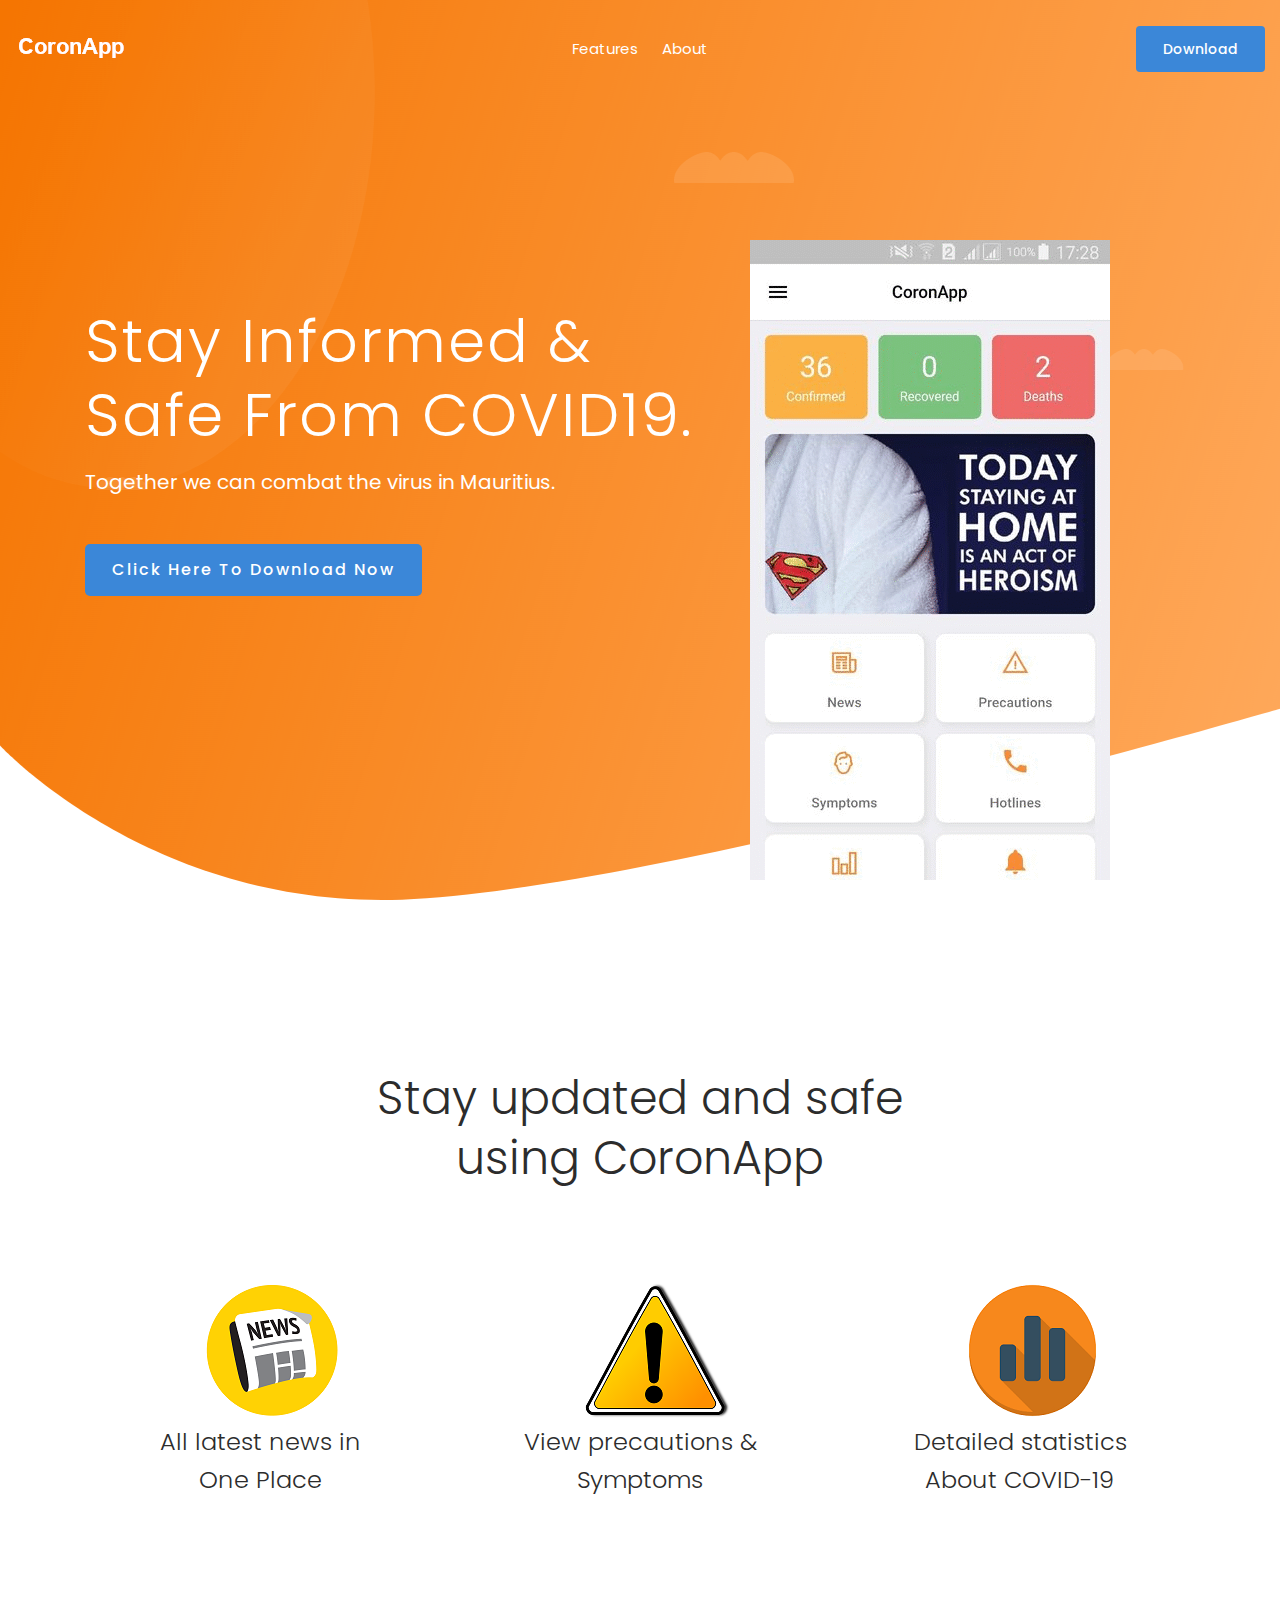
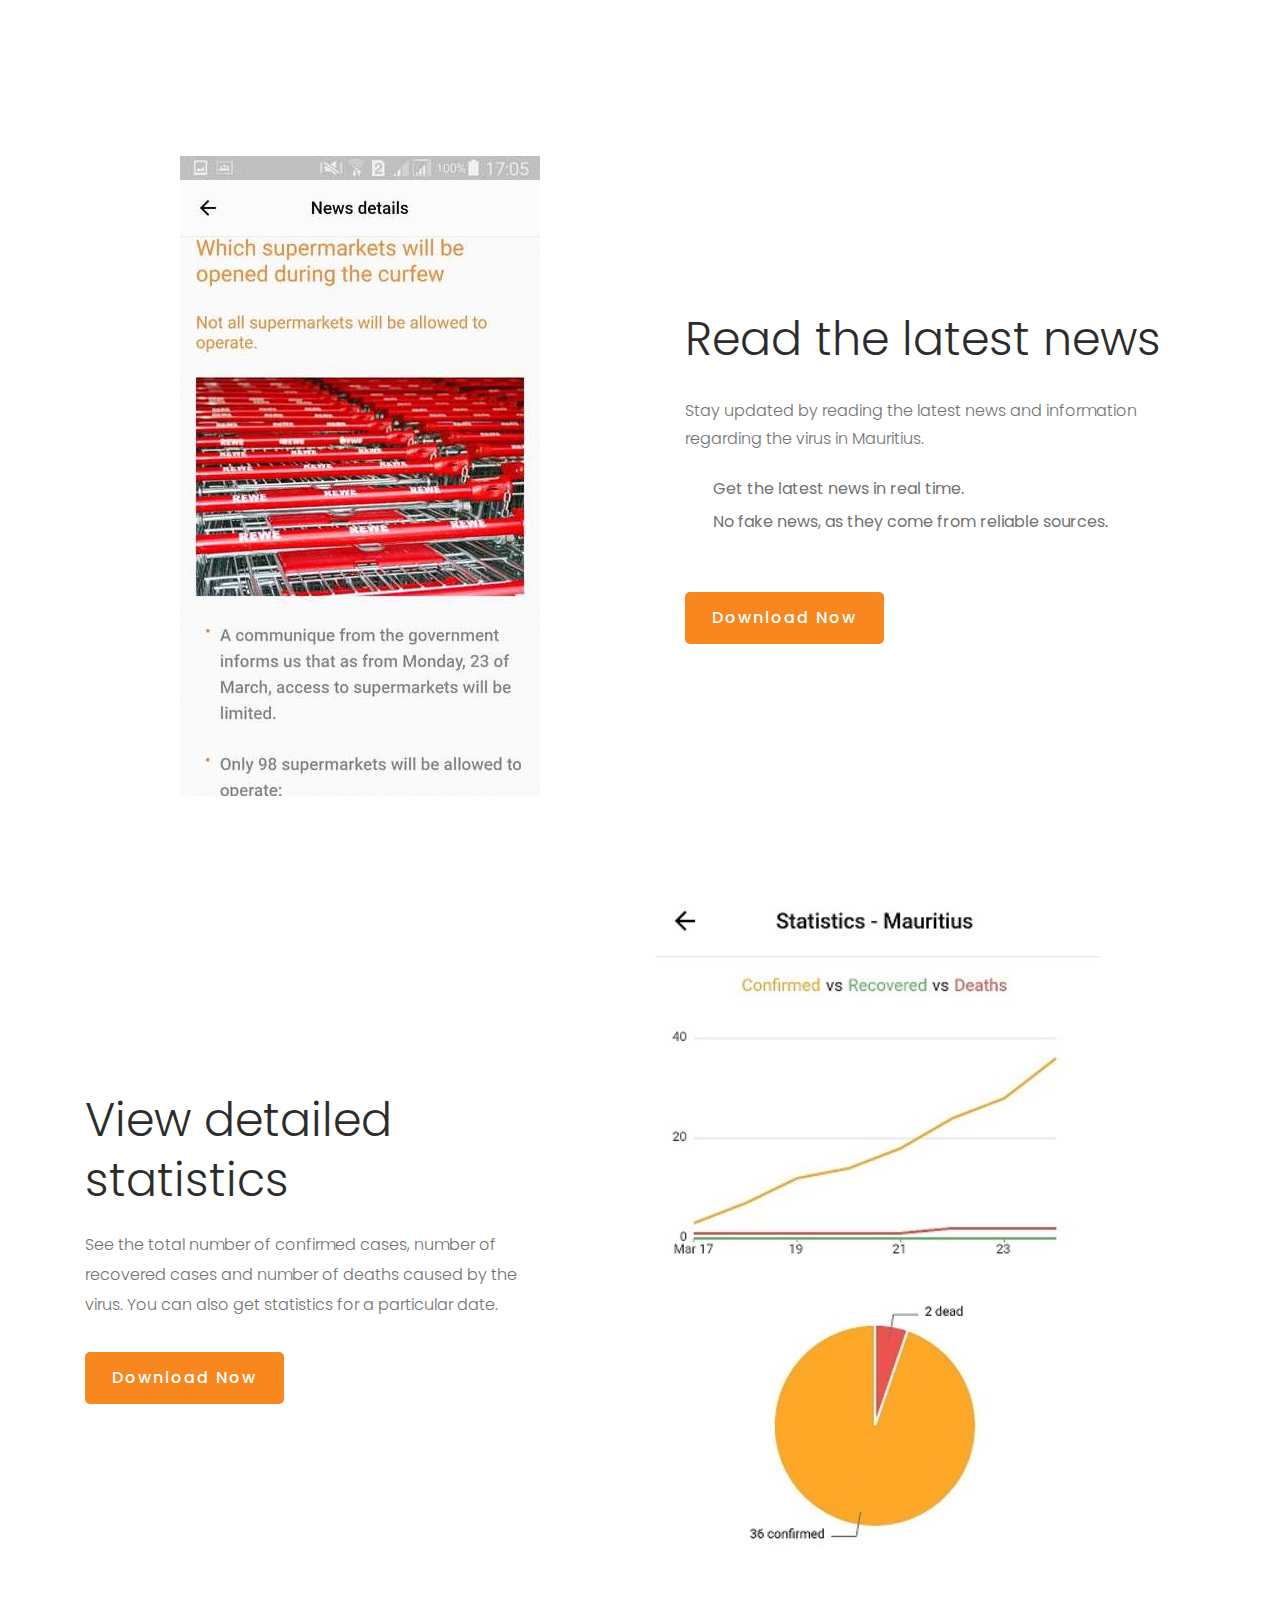
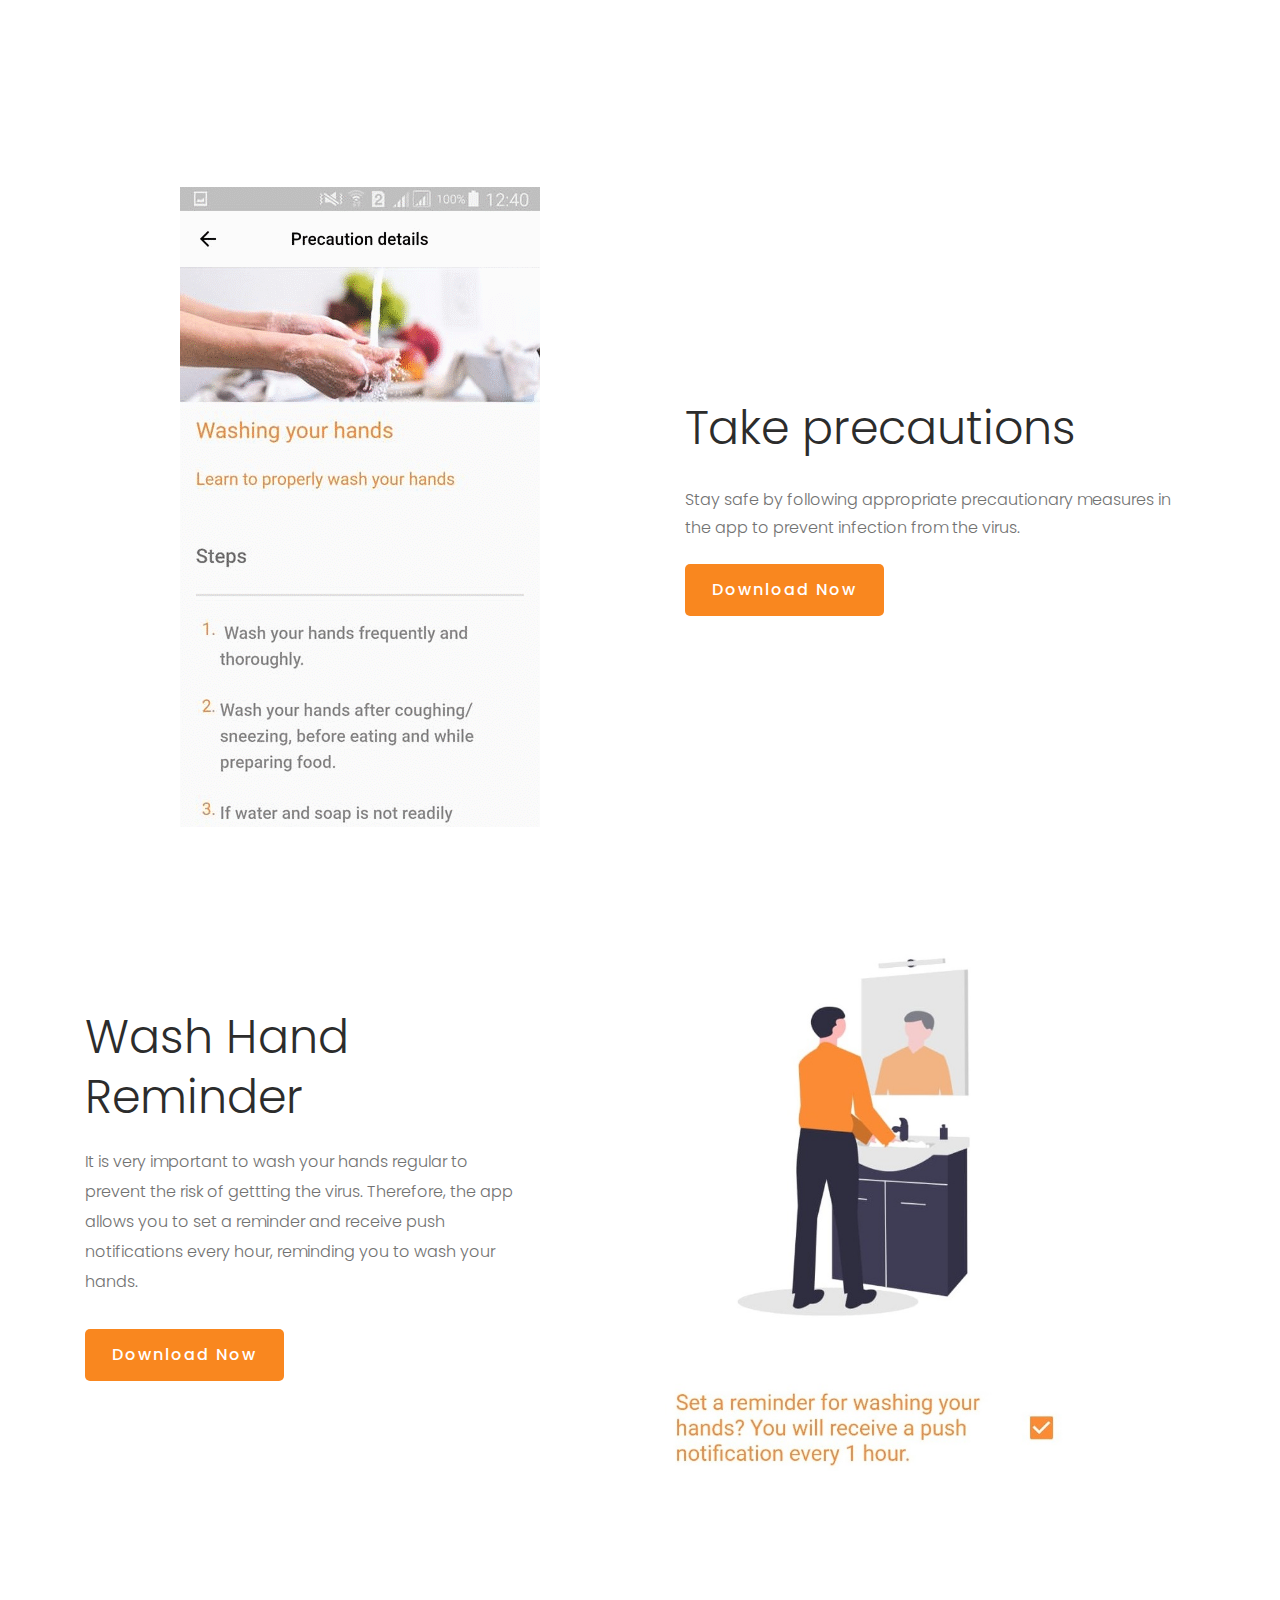
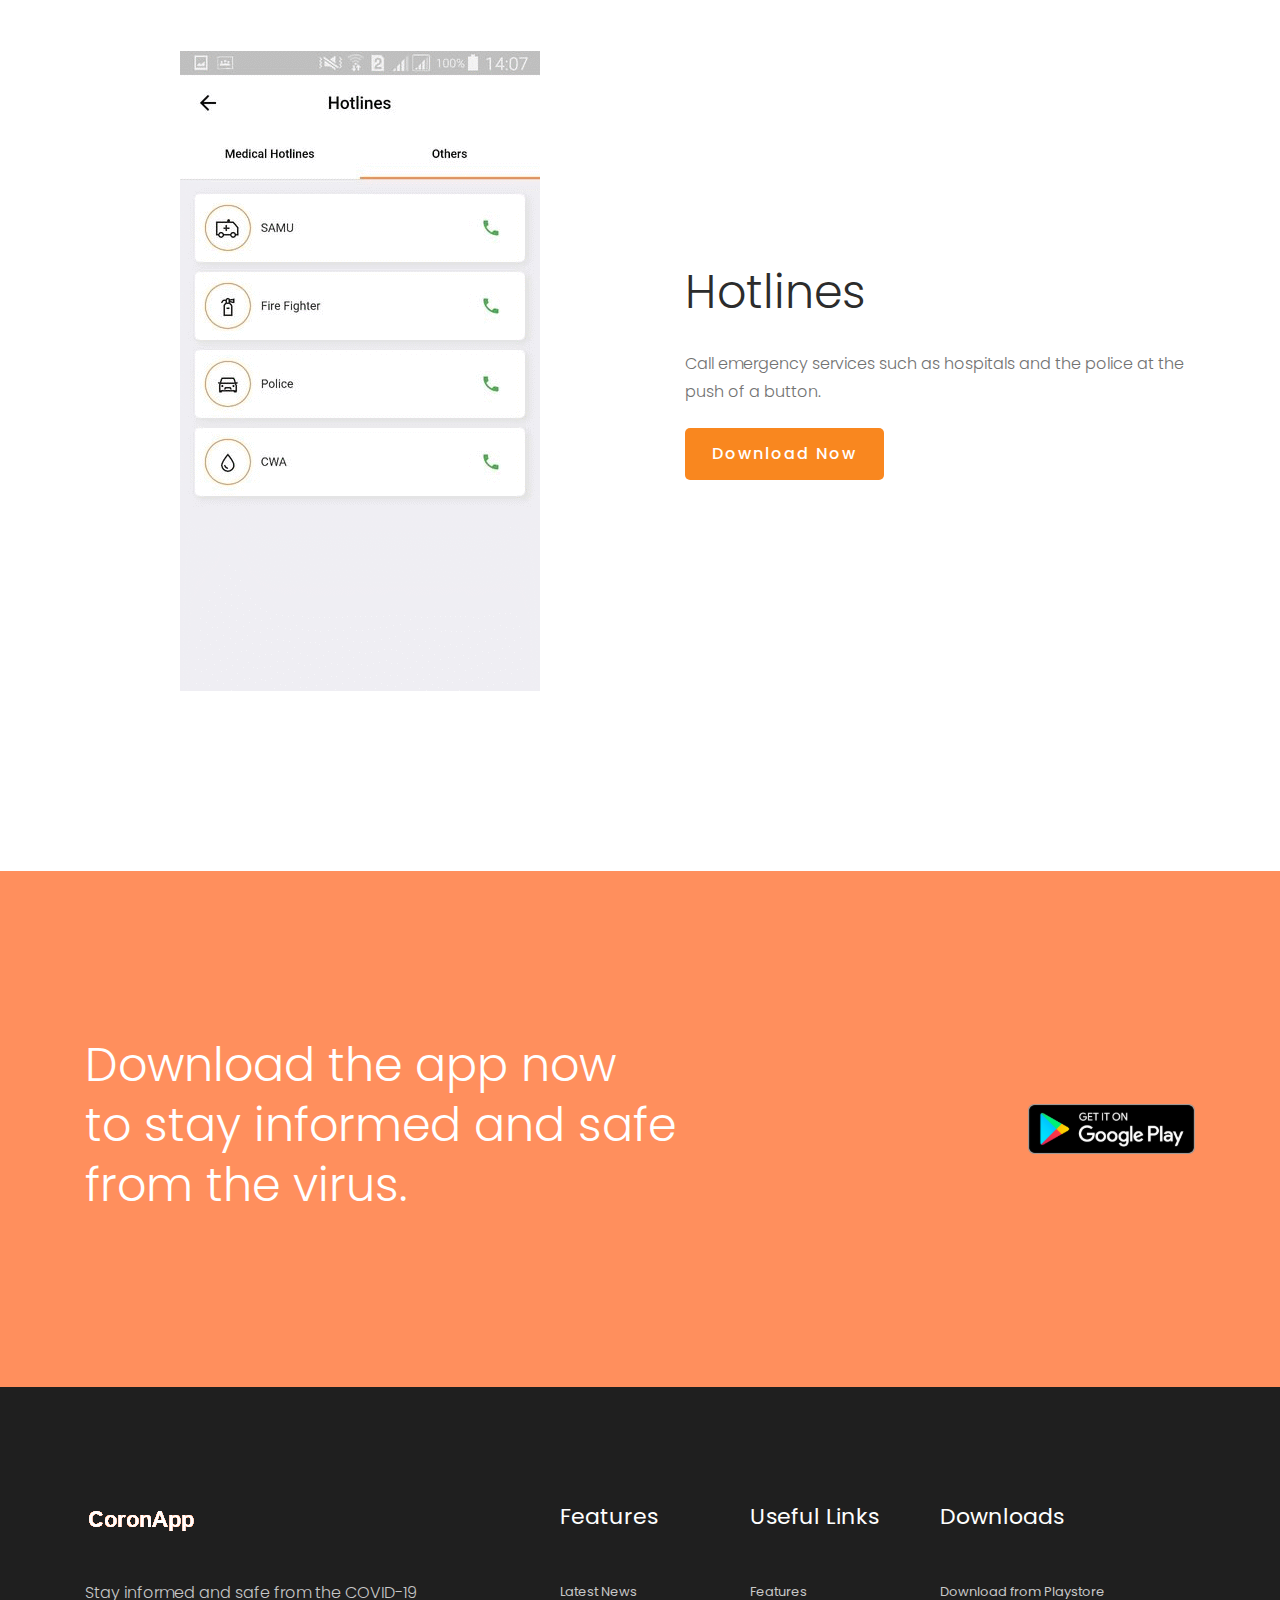
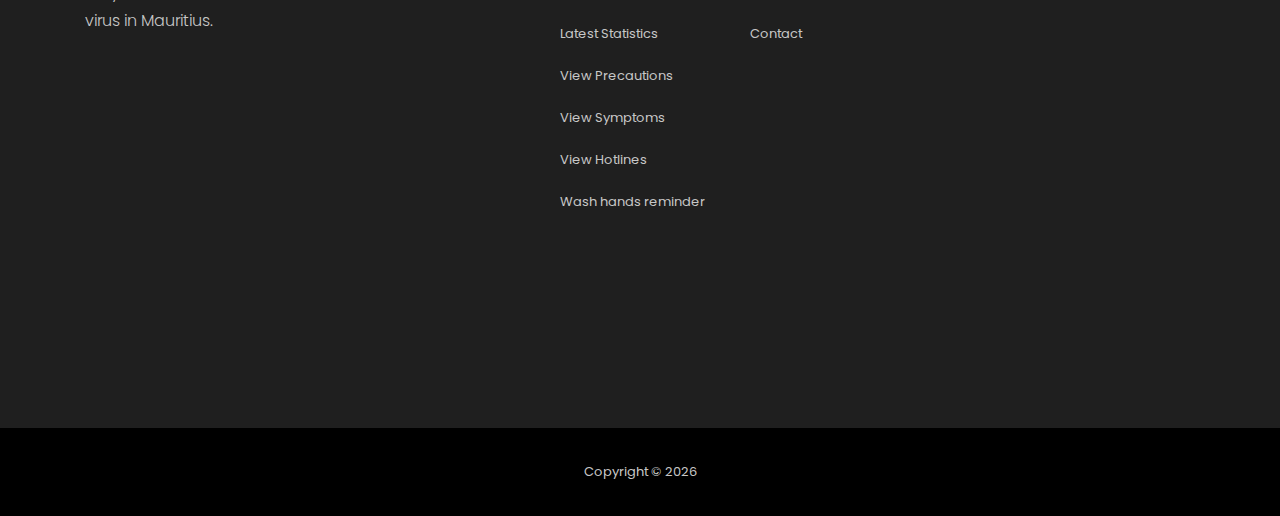
==== index.html @ ec8eaf8b "downloads" ====
<!DOCTYPE html>
<html class="no-js" lang="zxx">
  <link rel="icon" href="img/icon.png" type="image/x-icon">
<meta
    http-equiv="content-type"
    content="text/html;charset=UTF-8"
  />
  <head>
    <meta charset="utf-8" />
    <meta http-equiv="x-ua-compatible" content="ie=edge" />
    <title>CoronApp</title>
    <meta name="description" content="" />
    <meta name="viewport" content="width=device-width, initial-scale=1" />
    <meta property="og:title" content="CoronApp" />
<meta property="og:type" content="Stay informed & safe from COVID-19 virus in Mauritius." />
<meta property="og:image" content="https://imgur.com/pwSBTCD" />

    <link rel="stylesheet" href="css/bootstrap.min.css" />
    <link rel="stylesheet" href="css/owl.carousel.min.css" />
    <link rel="stylesheet" href="css/magnific-popup.css" />
    <link rel="stylesheet" href="css/font-awesome.min.css" />
    <link rel="stylesheet" href="css/themify-icons.css" />
    <link rel="stylesheet" href="css/nice-select.css" />
    <link rel="stylesheet" href="css/flaticon.css" />
    <link rel="stylesheet" href="css/gijgo.css" />
    <link rel="stylesheet" href="css/animate.min.css" />
    <link rel="stylesheet" href="css/slick.css" />
    <link rel="stylesheet" href="css/slicknav.css" />
    <link rel="stylesheet" href="css/style.css" />

    <style>

      a.boxed-btn4{
        background-color: #F9871F;
      }

      a.boxed-btn3, .header-area .main-header-area .Appointment .book_btn a {
        background-color: #3b87d8;
      }
    </style>
  </head>
  <body>
    <header>
      <div class="header-area ">
        <div id="sticky-header" class="main-header-area">
          <div class="container-fluid">
            <div class="row align-items-center">
              <div class="col-xl-3 col-lg-2">
                <div class="logo">
                  <a href="index.html">
                    <img src="img/logo.png" alt="" />
                  </a>
                </div>
              </div>
              <div class="col-xl-6 col-lg-7">
                <div class="main-menu  d-none d-lg-block">
                  <nav>
                    <ul id="navigation">
                      <li><a class="active" href="index.html">Features</a></li>
                      <li><a href="about.html">About</a></li>
                    </ul>
                  </nav>
                </div>
              </div>
              <div class="col-xl-3 col-lg-3 d-none d-lg-block">
                <div class="Appointment">
                  <div class="book_btn d-none d-lg-block">
                    <a href="#">Download</a>
                  </div>
                </div>
              </div>
              <div class="col-12">
                <div class="mobile_menu d-block d-lg-none"></div>
              </div>
            </div>
          </div>
        </div>
      </div>
    </header>

    <div class="slider_area">
      <div class="single_slider  d-flex align-items-center slider_bg_1">
        <div class="container">
          <div class="row align-items-center">
            <div class="col-xl-7 col-md-6">
              <div class="slider_text ">
                <h3
                  class="wow fadeInDown"
                  data-wow-duration="1s"
                  data-wow-delay=".1s"
                >
                  Stay Informed & safe from COVID19.
                </h3>
                <p
                  class="wow fadeInLeft"
                  data-wow-duration="1s"
                  data-wow-delay=".1s"
                >
                  Together we can combat the virus in Mauritius.
                </p>
                <div
                  class="video_service_btn wow fadeInLeft"
                  data-wow-duration="1s"
                  data-wow-delay=".1s"
                >
                  <a href="/downloads/coronapp.apk" class="boxed-btn3">Click here to Download Now</a>
                </div>
              </div>
            </div>
            <div class="col-xl-5 col-md-6">
              <div
                class="phone_thumb wow fadeInDown"
                data-wow-duration="1.1s"
                data-wow-delay=".2s"
              >
                <img src="img/main/app.gif" alt="" />
              </div>
            </div>
          </div>
        </div>
      </div>
    </div>

    <div class="service_area">
      <div class="container">
        <div class="row">
          <div class="col-xl-12">
            <div
              class="section_title text-center  wow fadeInUp"
              data-wow-duration=".5s"
              data-wow-delay=".3s"
            >
              <h3>
                Stay updated and safe <br />
                using CoronApp
              </h3>
            </div>
          </div>
        </div>
        <div class="row">
          <div class="col-lg-4 col-md-4">
            <div
              class="single_service text-center wow fadeInUp"
              data-wow-duration=".6s"
              data-wow-delay=".4s"
            >
              <div class="thumb">
                <img src="img/main/news.png" alt="" />
              </div>
              <h3>
                All latest news in <br />
                One Place
              </h3>
            </div>
          </div>
          <div class="col-lg-4 col-md-4">
            <div
              class="single_service text-center wow fadeInUp"
              data-wow-duration=".7s"
              data-wow-delay=".5s"
            >
              <div class="thumb">
                <img src="img/main/precaution.png" alt="" />
              </div>
              <h3>
                View precautions & <br />
                Symptoms
              </h3>
            </div>
          </div>
          <div class="col-lg-4 col-md-4">
            <div
              class="single_service text-center wow fadeInUp "
              data-wow-duration=".8s"
              data-wow-delay=".6s"
            >
              <div class="thumb">
                <img src="img/main/stat.png" alt="" />
              </div>
              <h3>
                Detailed statistics<br />
                About COVID-19
              </h3>
            </div>
          </div>
        </div>
      </div>
    </div>

    <div class="features_area ">
      <div class="container">
        <!-- News -->
        <div class="features_main_wrap">
          <div class="row  align-items-center">
            <div class="col-xl-5 col-lg-5 offset-xl-1 offset-lg-1 col-md-6">
              <div
                class="about_image wow fadeInLeft"
                data-wow-duration=".4s"
                data-wow-delay=".3s"
              >
                <img src="img/main/news.gif" alt="" />
              </div>
            </div>
            <div class="col-xl-6 col-lg-6 col-md-6">
              <div class="features_info">
                <h3
                  class="wow fadeInUp"
                  data-wow-duration=".5s"
                  data-wow-delay=".3s"
                >
                  Read the latest news <br />
                </h3>
                <p
                  class="wow fadeInUp"
                  data-wow-duration=".6s"
                  data-wow-delay=".4s"
                >
                  Stay updated by reading the latest news and information regarding
                  the virus in Mauritius.
                </p>
                <ul>
                  <li
                    class="wow fadeInUp"
                    data-wow-duration=".7s"
                    data-wow-delay=".5s"
                  >
                    Get the latest news in real time.
                  </li>
                  <li
                    class="wow fadeInUp"
                    data-wow-duration=".9s"
                    data-wow-delay=".7s"
                  >
                    No fake news, as they come from reliable sources.
                  </li>
                </ul>
                <div
                  class="about_btn wow fadeInUp"
                  data-wow-duration=".10s"
                  data-wow-delay=".8s"
                >
                  <a class="boxed-btn4" href="#">Download Now</a>
                </div>
              </div>
            </div>
          </div>
        </div>

        <!-- Statistics -->
        <div class="features_main_wrap" style="padding-top: 0px !important;">
          <div class="row  align-items-center">
            <div class="col-xl-5 col-lg-5 col-md-6">
              <div class="features_info2">
                <h3>View detailed statistics</h3>
                <p>
                  See the total number of confirmed cases, number of recovered
                  cases and number of deaths caused by the virus. You can also
                  get statistics for a particular date.
                </p>
                <div class="about_btn">
                  <a class="boxed-btn4" href="#">Download Now</a>
                </div>
              </div>
            </div>
            <div class="col-xl-5 col-lg-5 offset-xl-1 offset-lg-1 col-md-6 ">
              <div
                class="about_draw wow fadeInUp"
                data-wow-duration=".7s"
                data-wow-delay=".5s"
              >
                <img src="img/main/stats.jpeg" alt="" />
              </div>
            </div>
          </div>
        </div>

        <!-- Precautions -->
        <div class="features_main_wrap">
          <div class="row  align-items-center">
            <div class="col-xl-5 col-lg-5 offset-xl-1 offset-lg-1 col-md-6">
              <div
                class="about_image wow fadeInLeft"
                data-wow-duration=".4s"
                data-wow-delay=".3s"
              >
                <img src="img/main/precautions.gif" alt="" />
              </div>
            </div>
            <div class="col-xl-6 col-lg-6 col-md-6">
              <div class="features_info">
                <h3
                  class="wow fadeInUp"
                  data-wow-duration=".5s"
                  data-wow-delay=".3s"
                >
                  Take precautions <br />
                </h3>
                <p
                  class="wow fadeInUp"
                  data-wow-duration=".6s"
                  data-wow-delay=".4s"
                >
                  Stay safe by following appropriate precautionary measures in
                  the app to prevent infection from the virus.
                </p>

                <div
                  class="about_btn wow fadeInUp"
                  data-wow-duration=".10s"
                  data-wow-delay=".8s"
                >
                  <a class="boxed-btn4" href="#">Download Now</a>
                </div>
              </div>
            </div>
          </div>
        </div>

        <!-- Reminder -->
        <div class="features_main_wrap" style="padding-top: 0px !important;">
          <div class="row  align-items-center">
            <div class="col-xl-5 col-lg-5 col-md-6">
              <div class="features_info2">
                <h3>Wash Hand Reminder</h3>
                <p>
                  It is very important to wash your hands regular to prevent the
                  risk of gettting the virus. Therefore, the app allows you to
                  set a reminder and receive push notifications every hour,
                  reminding you to wash your hands.
                </p>
                <div class="about_btn">
                  <a class="boxed-btn4" href="#">Download Now</a>
                </div>
              </div>
            </div>
            <div class="col-xl-5 col-lg-5 offset-xl-1 offset-lg-1 col-md-6 ">
              <div
                class="about_draw wow fadeInUp"
                data-wow-duration=".7s"
                data-wow-delay=".5s"
              >
                <img src="img/main/wash-hand.jpg" alt="" />
              </div>
            </div>
          </div>
        </div>

        <!-- Precautions -->
        <div class="features_main_wrap">
          <div class="row  align-items-center">
            <div class="col-xl-5 col-lg-5 offset-xl-1 offset-lg-1 col-md-6">
              <div
                class="about_image wow fadeInLeft"
                data-wow-duration=".4s"
                data-wow-delay=".3s"
              >
                <img src="img/main/hotlines.gif" alt="" />
              </div>
            </div>
            <div class="col-xl-6 col-lg-6 col-md-6">
              <div class="features_info">
                <h3
                  class="wow fadeInUp"
                  data-wow-duration=".5s"
                  data-wow-delay=".3s"
                >
                  Hotlines <br />
                </h3>
                <p
                  class="wow fadeInUp"
                  data-wow-duration=".6s"
                  data-wow-delay=".4s"
                >
                  Call emergency services such as hospitals and the police at
                  the push of a button.
                </p>

                <div
                  class="about_btn wow fadeInUp"
                  data-wow-duration=".10s"
                  data-wow-delay=".8s"
                >
                  <a class="boxed-btn4" href="#">Download Now</a>
                </div>
              </div>
            </div>
          </div>
        </div>
      </div>
    </div>

    <div class="productivity_area">
      <div class="container">
        <div class="row align-items-center">
          <div class="col-xl-7 col-md-12 col-lg-6">
            <h3
              class="wow fadeInDown"
              data-wow-duration="1s"
              data-wow-delay=".1s"
            >
              Download the app now<br />
              to stay informed and safe from the virus.
            </h3>
          </div>
          <div class="col-xl-5 col-md-12 col-lg-6">
            <div
              class="app_download wow fadeInDown"
              data-wow-duration="1s"
              data-wow-delay=".1s"
            >
              <a href="#">
                <img src="img/main/play.svg" alt="" />
              </a>
            </div>
          </div>
        </div>
      </div>
    </div>

    <footer class="footer">
      <div class="footer_top">
        <div class="container">
          <div class="row">
            <div class="col-xl-4 col-md-6 col-lg-4">
              <div class="footer_widget">
                <div class="footer_logo">
                  <a href="#">
                    <img src="img/logo.png" alt="" />
                  </a>
                </div>
                <p>
                  Stay informed and safe from the COVID-19 virus in Mauritius.
                </p>

              </div>
            </div>
            <div class="col-xl-2 offset-xl-1 col-md-6 col-lg-3">
              <div class="footer_widget">
                <h3 class="footer_title">
                  Features
                </h3>
                <ul>
                  <li><a href="#">Latest News</a></li>
                  <li><a href="#">Latest Statistics</a></li>
                  <li><a href="#">View Precautions</a></li>
                  <li><a href="#">View Symptoms</a></li>
                  <li><a href="#">View Hotlines</a></li>
                  <li><a href="#">Wash hands reminder</a></li>
                </ul>
              </div>
            </div>
            <div class="col-xl-2 col-md-6 col-lg-2">
              <div class="footer_widget">
                <h3 class="footer_title">
                  Useful Links
                </h3>
                <ul>
                  <li><a href="index.html">Features</a></li>
                  <li><a href="about.html">Contact</a></li>
                </ul>
              </div>
            </div>
            <div class="col-xl-3 col-md-6 col-lg-3">
              <div class="footer_widget">
                <h3 class="footer_title">
                  Downloads
                </h3>
                <ul>
                  <li>
                    <a href="#">
                      Download from Playstore
                    </a>
                  </li>
                </ul>
              </div>
            </div>
          </div>
        </div>
      </div>
      <div class="copy-right_text">
        <div class="container">
          <div class="footer_border"></div>
          <div class="row">
            <div class="col-xl-12">
              <p class="copy_right text-center">
                Copyright &copy;
                <script type="text/javascript">
                  document.write(new Date().getFullYear());
                </script>
              </p>
            </div>
          </div>
        </div>
      </div>
    </footer>
</html>
---- css/themify-icons.css ----
@font-face{font-family:themify;src:url(../fonts/themify9f24.eot?-fvbane);src:url(../fonts/themifyd41d.eot?#iefix-fvbane) format('embedded-opentype'),url(../fonts/themify9f24.woff?-fvbane) format('woff'),url(../fonts/themify9f24.ttf?-fvbane) format('truetype'),url(../fonts/themify9f24.svg?-fvbane#themify) format('svg');font-weight:400;font-style:normal}[class^=ti-],[class*=" ti-"]{font-family:themify;font-style:normal;font-weight:400;font-variant:normal;text-transform:none;line-height:1;-webkit-font-smoothing:antialiased;-moz-osx-font-smoothing:grayscale}.ti-wand:before{content:"\e600"}.ti-volume:before{content:"\e601"}.ti-user:before{content:"\e602"}.ti-unlock:before{content:"\e603"}.ti-unlink:before{content:"\e604"}.ti-trash:before{content:"\e605"}.ti-thought:before{content:"\e606"}.ti-target:before{content:"\e607"}.ti-tag:before{content:"\e608"}.ti-tablet:before{content:"\e609"}.ti-star:before{content:"\e60a"}.ti-spray:before{content:"\e60b"}.ti-signal:before{content:"\e60c"}.ti-shopping-cart:before{content:"\e60d"}.ti-shopping-cart-full:before{content:"\e60e"}.ti-settings:before{content:"\e60f"}.ti-search:before{content:"\e610"}.ti-zoom-in:before{content:"\e611"}.ti-zoom-out:before{content:"\e612"}.ti-cut:before{content:"\e613"}.ti-ruler:before{content:"\e614"}.ti-ruler-pencil:before{content:"\e615"}.ti-ruler-alt:before{content:"\e616"}.ti-bookmark:before{content:"\e617"}.ti-bookmark-alt:before{content:"\e618"}.ti-reload:before{content:"\e619"}.ti-plus:before{content:"\e61a"}.ti-pin:before{content:"\e61b"}.ti-pencil:before{content:"\e61c"}.ti-pencil-alt:before{content:"\e61d"}.ti-paint-roller:before{content:"\e61e"}.ti-paint-bucket:before{content:"\e61f"}.ti-na:before{content:"\e620"}.ti-mobile:before{content:"\e621"}.ti-minus:before{content:"\e622"}.ti-medall:before{content:"\e623"}.ti-medall-alt:before{content:"\e624"}.ti-marker:before{content:"\e625"}.ti-marker-alt:before{content:"\e626"}.ti-arrow-up:before{content:"\e627"}.ti-arrow-right:before{content:"\e628"}.ti-arrow-left:before{content:"\e629"}.ti-arrow-down:before{content:"\e62a"}.ti-lock:before{content:"\e62b"}.ti-location-arrow:before{content:"\e62c"}.ti-link:before{content:"\e62d"}.ti-layout:before{content:"\e62e"}.ti-layers:before{content:"\e62f"}.ti-layers-alt:before{content:"\e630"}.ti-key:before{content:"\e631"}.ti-import:before{content:"\e632"}.ti-image:before{content:"\e633"}.ti-heart:before{content:"\e634"}.ti-heart-broken:before{content:"\e635"}.ti-hand-stop:before{content:"\e636"}.ti-hand-open:before{content:"\e637"}.ti-hand-drag:before{content:"\e638"}.ti-folder:before{content:"\e639"}.ti-flag:before{content:"\e63a"}.ti-flag-alt:before{content:"\e63b"}.ti-flag-alt-2:before{content:"\e63c"}.ti-eye:before{content:"\e63d"}.ti-export:before{content:"\e63e"}.ti-exchange-vertical:before{content:"\e63f"}.ti-desktop:before{content:"\e640"}.ti-cup:before{content:"\e641"}.ti-crown:before{content:"\e642"}.ti-comments:before{content:"\e643"}.ti-comment:before{content:"\e644"}.ti-comment-alt:before{content:"\e645"}.ti-close:before{content:"\e646"}.ti-clip:before{content:"\e647"}.ti-angle-up:before{content:"\e648"}.ti-angle-right:before{content:"\e649"}.ti-angle-left:before{content:"\e64a"}.ti-angle-down:before{content:"\e64b"}.ti-check:before{content:"\e64c"}.ti-check-box:before{content:"\e64d"}.ti-camera:before{content:"\e64e"}.ti-announcement:before{content:"\e64f"}.ti-brush:before{content:"\e650"}.ti-briefcase:before{content:"\e651"}.ti-bolt:before{content:"\e652"}.ti-bolt-alt:before{content:"\e653"}.ti-blackboard:before{content:"\e654"}.ti-bag:before{content:"\e655"}.ti-move:before{content:"\e656"}.ti-arrows-vertical:before{content:"\e657"}.ti-arrows-horizontal:before{content:"\e658"}.ti-fullscreen:before{content:"\e659"}.ti-arrow-top-right:before{content:"\e65a"}.ti-arrow-top-left:before{content:"\e65b"}.ti-arrow-circle-up:before{content:"\e65c"}.ti-arrow-circle-right:before{content:"\e65d"}.ti-arrow-circle-left:before{content:"\e65e"}.ti-arrow-circle-down:before{content:"\e65f"}.ti-angle-double-up:before{content:"\e660"}.ti-angle-double-right:before{content:"\e661"}.ti-angle-double-left:before{content:"\e662"}.ti-angle-double-down:before{content:"\e663"}.ti-zip:before{content:"\e664"}.ti-world:before{content:"\e665"}.ti-wheelchair:before{content:"\e666"}.ti-view-list:before{content:"\e667"}.ti-view-list-alt:before{content:"\e668"}.ti-view-grid:before{content:"\e669"}.ti-uppercase:before{content:"\e66a"}.ti-upload:before{content:"\e66b"}.ti-underline:before{content:"\e66c"}.ti-truck:before{content:"\e66d"}.ti-timer:before{content:"\e66e"}.ti-ticket:before{content:"\e66f"}.ti-thumb-up:before{content:"\e670"}.ti-thumb-down:before{content:"\e671"}.ti-text:before{content:"\e672"}.ti-stats-up:before{content:"\e673"}.ti-stats-down:before{content:"\e674"}.ti-split-v:before{content:"\e675"}.ti-split-h:before{content:"\e676"}.ti-smallcap:before{content:"\e677"}.ti-shine:before{content:"\e678"}.ti-shift-right:before{content:"\e679"}.ti-shift-left:before{content:"\e67a"}.ti-shield:before{content:"\e67b"}.ti-notepad:before{content:"\e67c"}.ti-server:before{content:"\e67d"}.ti-quote-right:before{content:"\e67e"}.ti-quote-left:before{content:"\e67f"}.ti-pulse:before{content:"\e680"}.ti-printer:before{content:"\e681"}.ti-power-off:before{content:"\e682"}.ti-plug:before{content:"\e683"}.ti-pie-chart:before{content:"\e684"}.ti-paragraph:before{content:"\e685"}.ti-panel:before{content:"\e686"}.ti-package:before{content:"\e687"}.ti-music:before{content:"\e688"}.ti-music-alt:before{content:"\e689"}.ti-mouse:before{content:"\e68a"}.ti-mouse-alt:before{content:"\e68b"}.ti-money:before{content:"\e68c"}.ti-microphone:before{content:"\e68d"}.ti-menu:before{content:"\e68e"}.ti-menu-alt:before{content:"\e68f"}.ti-map:before{content:"\e690"}.ti-map-alt:before{content:"\e691"}.ti-loop:before{content:"\e692"}.ti-location-pin:before{content:"\e693"}.ti-list:before{content:"\e694"}.ti-light-bulb:before{content:"\e695"}.ti-Italic:before{content:"\e696"}.ti-info:before{content:"\e697"}.ti-infinite:before{content:"\e698"}.ti-id-badge:before{content:"\e699"}.ti-hummer:before{content:"\e69a"}.ti-home:before{content:"\e69b"}.ti-help:before{content:"\e69c"}.ti-headphone:before{content:"\e69d"}.ti-harddrives:before{content:"\e69e"}.ti-harddrive:before{content:"\e69f"}.ti-gift:before{content:"\e6a0"}.ti-game:before{content:"\e6a1"}.ti-filter:before{content:"\e6a2"}.ti-files:before{content:"\e6a3"}.ti-file:before{content:"\e6a4"}.ti-eraser:before{content:"\e6a5"}.ti-envelope:before{content:"\e6a6"}.ti-download:before{content:"\e6a7"}.ti-direction:before{content:"\e6a8"}.ti-direction-alt:before{content:"\e6a9"}.ti-dashboard:before{content:"\e6aa"}.ti-control-stop:before{content:"\e6ab"}.ti-control-shuffle:before{content:"\e6ac"}.ti-control-play:before{content:"\e6ad"}.ti-control-pause:before{content:"\e6ae"}.ti-control-forward:before{content:"\e6af"}.ti-control-backward:before{content:"\e6b0"}.ti-cloud:before{content:"\e6b1"}.ti-cloud-up:before{content:"\e6b2"}.ti-cloud-down:before{content:"\e6b3"}.ti-clipboard:before{content:"\e6b4"}.ti-car:before{content:"\e6b5"}.ti-calendar:before{content:"\e6b6"}.ti-book:before{content:"\e6b7"}.ti-bell:before{content:"\e6b8"}.ti-basketball:before{content:"\e6b9"}.ti-bar-chart:before{content:"\e6ba"}.ti-bar-chart-alt:before{content:"\e6bb"}.ti-back-right:before{content:"\e6bc"}.ti-back-left:before{content:"\e6bd"}.ti-arrows-corner:before{content:"\e6be"}.ti-archive:before{content:"\e6bf"}.ti-anchor:before{content:"\e6c0"}.ti-align-right:before{content:"\e6c1"}.ti-align-left:before{content:"\e6c2"}.ti-align-justify:before{content:"\e6c3"}.ti-align-center:before{content:"\e6c4"}.ti-alert:before{content:"\e6c5"}.ti-alarm-clock:before{content:"\e6c6"}.ti-agenda:before{content:"\e6c7"}.ti-write:before{content:"\e6c8"}.ti-window:before{content:"\e6c9"}.ti-widgetized:before{content:"\e6ca"}.ti-widget:before{content:"\e6cb"}.ti-widget-alt:before{content:"\e6cc"}.ti-wallet:before{content:"\e6cd"}.ti-video-clapper:before{content:"\e6ce"}.ti-video-camera:before{content:"\e6cf"}.ti-vector:before{content:"\e6d0"}.ti-themify-logo:before{content:"\e6d1"}.ti-themify-favicon:before{content:"\e6d2"}.ti-themify-favicon-alt:before{content:"\e6d3"}.ti-support:before{content:"\e6d4"}.ti-stamp:before{content:"\e6d5"}.ti-split-v-alt:before{content:"\e6d6"}.ti-slice:before{content:"\e6d7"}.ti-shortcode:before{content:"\e6d8"}.ti-shift-right-alt:before{content:"\e6d9"}.ti-shift-left-alt:before{content:"\e6da"}.ti-ruler-alt-2:before{content:"\e6db"}.ti-receipt:before{content:"\e6dc"}.ti-pin2:before{content:"\e6dd"}.ti-pin-alt:before{content:"\e6de"}.ti-pencil-alt2:before{content:"\e6df"}.ti-palette:before{content:"\e6e0"}.ti-more:before{content:"\e6e1"}.ti-more-alt:before{content:"\e6e2"}.ti-microphone-alt:before{content:"\e6e3"}.ti-magnet:before{content:"\e6e4"}.ti-line-double:before{content:"\e6e5"}.ti-line-dotted:before{content:"\e6e6"}.ti-line-dashed:before{content:"\e6e7"}.ti-layout-width-full:before{content:"\e6e8"}.ti-layout-width-default:before{content:"\e6e9"}.ti-layout-width-default-alt:before{content:"\e6ea"}.ti-layout-tab:before{content:"\e6eb"}.ti-layout-tab-window:before{content:"\e6ec"}.ti-layout-tab-v:before{content:"\e6ed"}.ti-layout-tab-min:before{content:"\e6ee"}.ti-layout-slider:before{content:"\e6ef"}.ti-layout-slider-alt:before{content:"\e6f0"}.ti-layout-sidebar-right:before{content:"\e6f1"}.ti-layout-sidebar-none:before{content:"\e6f2"}.ti-layout-sidebar-left:before{content:"\e6f3"}.ti-layout-placeholder:before{content:"\e6f4"}.ti-layout-menu:before{content:"\e6f5"}.ti-layout-menu-v:before{content:"\e6f6"}.ti-layout-menu-separated:before{content:"\e6f7"}.ti-layout-menu-full:before{content:"\e6f8"}.ti-layout-media-right-alt:before{content:"\e6f9"}.ti-layout-media-right:before{content:"\e6fa"}.ti-layout-media-overlay:before{content:"\e6fb"}.ti-layout-media-overlay-alt:before{content:"\e6fc"}.ti-layout-media-overlay-alt-2:before{content:"\e6fd"}.ti-layout-media-left-alt:before{content:"\e6fe"}.ti-layout-media-left:before{content:"\e6ff"}.ti-layout-media-center-alt:before{content:"\e700"}.ti-layout-media-center:before{content:"\e701"}.ti-layout-list-thumb:before{content:"\e702"}.ti-layout-list-thumb-alt:before{content:"\e703"}.ti-layout-list-post:before{content:"\e704"}.ti-layout-list-large-image:before{content:"\e705"}.ti-layout-line-solid:before{content:"\e706"}.ti-layout-grid4:before{content:"\e707"}.ti-layout-grid3:before{content:"\e708"}.ti-layout-grid2:before{content:"\e709"}.ti-layout-grid2-thumb:before{content:"\e70a"}.ti-layout-cta-right:before{content:"\e70b"}.ti-layout-cta-left:before{content:"\e70c"}.ti-layout-cta-center:before{content:"\e70d"}.ti-layout-cta-btn-right:before{content:"\e70e"}.ti-layout-cta-btn-left:before{content:"\e70f"}.ti-layout-column4:before{content:"\e710"}.ti-layout-column3:before{content:"\e711"}.ti-layout-column2:before{content:"\e712"}.ti-layout-accordion-separated:before{content:"\e713"}.ti-layout-accordion-merged:before{content:"\e714"}.ti-layout-accordion-list:before{content:"\e715"}.ti-ink-pen:before{content:"\e716"}.ti-info-alt:before{content:"\e717"}.ti-help-alt:before{content:"\e718"}.ti-headphone-alt:before{content:"\e719"}.ti-hand-point-up:before{content:"\e71a"}.ti-hand-point-right:before{content:"\e71b"}.ti-hand-point-left:before{content:"\e71c"}.ti-hand-point-down:before{content:"\e71d"}.ti-gallery:before{content:"\e71e"}.ti-face-smile:before{content:"\e71f"}.ti-face-sad:before{content:"\e720"}.ti-credit-card:before{content:"\e721"}.ti-control-skip-forward:before{content:"\e722"}.ti-control-skip-backward:before{content:"\e723"}.ti-control-record:before{content:"\e724"}.ti-control-eject:before{content:"\e725"}.ti-comments-smiley:before{content:"\e726"}.ti-brush-alt:before{content:"\e727"}.ti-youtube:before{content:"\e728"}.ti-vimeo:before{content:"\e729"}.ti-twitter:before{content:"\e72a"}.ti-time:before{content:"\e72b"}.ti-tumblr:before{content:"\e72c"}.ti-skype:before{content:"\e72d"}.ti-share:before{content:"\e72e"}.ti-share-alt:before{content:"\e72f"}.ti-rocket:before{content:"\e730"}.ti-pinterest:before{content:"\e731"}.ti-new-window:before{content:"\e732"}.ti-microsoft:before{content:"\e733"}.ti-list-ol:before{content:"\e734"}.ti-linkedin:before{content:"\e735"}.ti-layout-sidebar-2:before{content:"\e736"}.ti-layout-grid4-alt:before{content:"\e737"}.ti-layout-grid3-alt:before{content:"\e738"}.ti-layout-grid2-alt:before{content:"\e739"}.ti-layout-column4-alt:before{content:"\e73a"}.ti-layout-column3-alt:before{content:"\e73b"}.ti-layout-column2-alt:before{content:"\e73c"}.ti-instagram:before{content:"\e73d"}.ti-google:before{content:"\e73e"}.ti-github:before{content:"\e73f"}.ti-flickr:before{content:"\e740"}.ti-facebook:before{content:"\e741"}.ti-dropbox:before{content:"\e742"}.ti-dribbble:before{content:"\e743"}.ti-apple:before{content:"\e744"}.ti-android:before{content:"\e745"}.ti-save:before{content:"\e746"}.ti-save-alt:before{content:"\e747"}.ti-yahoo:before{content:"\e748"}.ti-wordpress:before{content:"\e749"}.ti-vimeo-alt:before{content:"\e74a"}.ti-twitter-alt:before{content:"\e74b"}.ti-tumblr-alt:before{content:"\e74c"}.ti-trello:before{content:"\e74d"}.ti-stack-overflow:before{content:"\e74e"}.ti-soundcloud:before{content:"\e74f"}.ti-sharethis:before{content:"\e750"}.ti-sharethis-alt:before{content:"\e751"}.ti-reddit:before{content:"\e752"}.ti-pinterest-alt:before{content:"\e753"}.ti-microsoft-alt:before{content:"\e754"}.ti-linux:before{content:"\e755"}.ti-jsfiddle:before{content:"\e756"}.ti-joomla:before{content:"\e757"}.ti-html5:before{content:"\e758"}.ti-flickr-alt:before{content:"\e759"}.ti-email:before{content:"\e75a"}.ti-drupal:before{content:"\e75b"}.ti-dropbox-alt:before{content:"\e75c"}.ti-css3:before{content:"\e75d"}.ti-rss:before{content:"\e75e"}.ti-rss-alt:before{content:"\e75f"}
---- css/nice-select.css ----
.nice-select{-webkit-tap-highlight-color:transparent;background-color:#fff;border-radius:5px;border:solid 1px #e8e8e8;box-sizing:border-box;clear:both;cursor:pointer;display:block;float:left;font-family:inherit;font-size:14px;font-weight:400;height:42px;line-height:40px;outline:none;padding-left:18px;padding-right:30px;position:relative;text-align:left!important;-webkit-transition:all .2s ease-in-out;transition:all .2s ease-in-out;-webkit-user-select:none;-moz-user-select:none;-ms-user-select:none;user-select:none;white-space:nowrap;width:auto}.nice-select:hover{border-color:#dbdbdb}.nice-select:active,.nice-select.open,.nice-select:focus{border-color:#999}.nice-select.disabled{border-color:#ededed;color:#999;pointer-events:none}.nice-select.disabled:after{border-color:#ccc}.nice-select.wide{width:100%}.nice-select.wide .list{left:0!important;right:0!important}.nice-select.right{float:right}.nice-select.right .list{left:auto;right:0}.nice-select.small{font-size:12px;height:36px;line-height:34px}.nice-select.small:after{height:4px;width:4px}.nice-select.small .option{line-height:34px;min-height:34px}.nice-select .list{background-color:#fff;border-radius:5px;box-shadow:0 0 0 1px rgba(68,68,68,.11);box-sizing:border-box;margin-top:4px;opacity:0;overflow:hidden;padding:0;pointer-events:none;position:absolute;top:100%;left:0;-webkit-transform-origin:50% 0;-ms-transform-origin:50% 0;transform-origin:50% 0;-webkit-transform:scale(.75) translateY(-21px);-ms-transform:scale(.75) translateY(-21px);transform:scale(.75) translateY(-21px);-webkit-transition:all .2s cubic-bezier(.5,0,0,1.25),opacity .15s ease-out;transition:all .2s cubic-bezier(.5,0,0,1.25),opacity .15s ease-out;z-index:9}.nice-select .list:hover .option:not(:hover){background-color:transparent!important}.nice-select .option{cursor:pointer;font-weight:400;line-height:40px;list-style:none;min-height:40px;outline:none;padding-left:18px;padding-right:29px;text-align:left;-webkit-transition:all .2s;transition:all .2s}.nice-select .option:hover,.nice-select .option.focus,.nice-select .option.selected.focus{background-color:#f6f6f6}.nice-select .option.selected{font-weight:700}.nice-select .option.disabled{background-color:transparent;color:#999;cursor:default}.no-csspointerevents .nice-select .list{display:none}.no-csspointerevents .nice-select.open .list{display:block}.nice-select:after{content:"\e64b";display:block;height:5px;margin-top:-5px;pointer-events:none;position:absolute;right:30px;top:8px;transition:all .15s ease-in-out;width:5px;font-family:themify;color:#ddd}.nice-select.open:after{}.nice-select.open .list{opacity:1;pointer-events:auto;-webkit-transform:scale(1) translateY(0);-ms-transform:scale(1) translateY(0);transform:scale(1) translateY(0)}
---- css/flaticon.css ----
@font-face{font-family:flaticon;src:url(../fonts/Flaticon.eot);src:url(../fonts/Flaticon.eot);src:url(../fonts/Flaticond41d.eot?#iefix) format("embedded-opentype"),url(../fonts/Flaticon.woff2) format("woff2"),url(../fonts/Flaticon.woff) format("woff"),url(../fonts/Flaticon.ttf) format("truetype"),url(../fonts/Flaticon.svg#Flaticon) format("svg");font-weight:400;font-style:normal}@media screen and (-webkit-min-device-pixel-ratio:0){@font-face{font-family:flaticon;src:url(Flaticon.html#Flaticon) format("svg")}}[class^=flaticon-]:before,[class*=" flaticon-"]:before,[class^=flaticon-]:after,[class*=" flaticon-"]:after{font-family:Flaticon;font-size:20px;font-style:normal;margin-left:20px}.flaticon-legal-paper:before{content:"\e001"}.flaticon-case:before{content:"\e002"}.flaticon-survey:before{content:"\e003"}.flaticon-bar-chart:before{content:"\e004"}.flaticon-controls:before{content:"\e005"}.flaticon-puzzle:before{content:"\e006"}.flaticon-right:before{content:"\e007"}
---- css/gijgo.css ----
.gj-button{background-color:#f5f5f5;border:1px solid #ddd;color:#000;border-radius:3px;padding:6px 10px;cursor:pointer}.gj-unselectable{-webkit-touch-callout:none;-webkit-user-select:none;-khtml-user-select:none;-moz-user-select:none;-ms-user-select:none;user-select:none}.gj-row{display:-webkit-box;display:-ms-flexbox;display:flex;-ms-flex-wrap:wrap;flex-wrap:wrap}.gj-margin-left-5{margin-left:5px}.gj-margin-left-10{margin-left:10px}.gj-width-full{width:100%}.gj-cursor-pointer{cursor:pointer}.gj-text-align-center{text-align:center}.gj-font-size-16{font-size:16px}.gj-hidden{display:none}.gj-button-md{background:0 0;border:none;border-radius:2px;color:rgba(0,0,0,.87);position:relative;height:36px;margin:0;min-width:64px;padding:0 16px;display:inline-block;font-family:roboto,helvetica,arial,sans-serif;font-size:1rem;font-weight:500;text-transform:uppercase;letter-spacing:0;overflow:hidden;will-change:box-shadow;transition:box-shadow .2s cubic-bezier(.4,0,1,1),background-color .2s cubic-bezier(.4,0,.2,1),color .2s cubic-bezier(.4,0,.2,1);outline:none;cursor:pointer;text-decoration:none;text-align:center;line-height:36px;vertical-align:middle;overflow:hidden;-webkit-user-select:none;-moz-user-select:none;-ms-user-select:none;user-select:none}.gj-button-md:hover{background-color:rgba(158,158,158,.2)}.gj-button-md:disabled{color:rgba(0,0,0,.26);background:0 0}.gj-button-md .material-icons,.gj-button-md .gj-icon{vertical-align:middle}.gj-button-md.gj-button-md-icon{width:24px;height:31px;min-width:24px;padding:0;display:table}.gj-button-md.gj-button-md-icon .material-icons,.gj-button-md.gj-button-md-icon .gj-icon{display:table-cell;margin-right:0;width:24px;height:24px}.gj-button-md.active{background-color:rgba(158,158,158,.4)}.gj-button-md-group{position:relative;display:inline-block;vertical-align:middle}.gj-textbox-md{border:none;border-bottom:1px solid rgba(0,0,0,.42);display:block;font-family:helvetica,arial,sans-serif;font-size:16px;line-height:16px;padding:4px 0;margin:0;width:100%;background:0 0;text-align:left;color:rgba(0,0,0,.87)}.gj-textbox-md:focus,.gj-textbox-md:active{border-bottom:2px solid rgba(0,0,0,.42);outline:none}.gj-textbox-md::placeholder{color:#8e8e8e}.gj-textbox-md:-ms-input-placeholder{color:#8e8e8e}.gj-textbox-md::-ms-input-placeholder{color:#8e8e8e}.gj-md-spacer-24{min-width:24px;width:24px;display:inline-block}.gj-md-spacer-32{min-width:32px;width:32px;display:inline-block}.gj-modal{position:fixed;top:0;right:0;bottom:0;left:0;z-index:1203;display:none;overflow:hidden;-webkit-overflow-scrolling:touch;outline:0;background-color:rgba(0,0,0,.54118);transition:200ms ease opacity;will-change:opacity}ul.gj-list li [data-role=wrapper]{display:table;width:100%}ul.gj-list li [data-role=checkbox]{display:table-cell;vertical-align:middle;text-align:center}ul.gj-list li [data-role=image]{display:table-cell;vertical-align:middle;text-align:center}ul.gj-list li [data-role=display]{display:table-cell;vertical-align:middle;cursor:pointer}ul.gj-list li [data-role=display]:empty:before{content:"\200b"}ul.gj-list-bootstrap{padding-left:0;margin-bottom:0}ul.gj-list-bootstrap li{padding:0}ul.gj-list-bootstrap li [data-role=wrapper]{padding:0 10px}ul.gj-list-bootstrap li [data-role=checkbox]{width:24px;padding:3px}ul.gj-list-bootstrap li [data-role=image]{width:24px;height:24px}ul.gj-list-bootstrap li [data-role=display]{padding:8px 0 8px 4px}.list-group-item.active ul li,.list-group-item.active:focus ul li,.list-group-item.active:hover ul li{text-shadow:none;color:initial}ul.gj-list-md{padding:0;list-style:none;list-style-type:none;line-height:24px;letter-spacing:0;color:#616161}ul.gj-list-md li{display:list-item;list-style-type:none;padding:0;min-height:unset;box-sizing:border-box;align-items:center;cursor:default;overflow:hidden;font-family:roboto,helvetica,arial,sans-serif;font-size:16px;font-weight:400;letter-spacing:.04em;line-height:1;-webkit-flex-direction:row;-ms-flex-direction:row;flex-direction:row;-webkit-flex-wrap:nowrap;-ms-flex-wrap:nowrap;flex-wrap:nowrap}ul.gj-list-md li [data-role=checkbox]{height:24px;width:24px}ul.gj-list-md li [data-role=image]{height:24px;width:24px}ul.gj-list-md li [data-role=display]{padding:8px 0 8px 5px;order:0;flex-grow:2;text-decoration:none;box-sizing:border-box;align-items:center;text-align:left;color:rgba(0,0,0,.87)}ul.gj-list-md li.disabled>[data-role=wrapper]>[data-role=display]{color:#9e9e9e}.gj-list-md-active{background:#e0e0e0;color:#3f51b5}.gj-picker{position:absolute;z-index:1203;background-color:#fff}.gj-picker .selected{color:#fff}.gj-picker-md{font-family:roboto,helvetica,arial,sans-serif;font-size:16px;font-weight:400;letter-spacing:.04em;line-height:1;color:rgba(0,0,0,.87);border:1px solid #e0e0e0}.gj-modal .gj-picker-md{border:0}.gj-picker-md [role=header]{color:rgba(255,255,255,.54);display:flex;background:#2196f3;align-items:baseline;user-select:none;justify-content:center}.gj-picker-md [role=footer]{float:right;padding:10px}.gj-picker-md [role=footer] button.gj-button-md{color:#2196f3;font-weight:700;font-size:13px}.gj-picker-bootstrap{border-radius:4px;border:1px solid #e0e0e0}.gj-picker-bootstrap .selected{color:#888}.gj-picker-bootstrap [role=header]{background:#eee;color:#aaa}@font-face{font-family:gijgo-material;src:url(../fonts/gijgo-materialba15.eot?235541);src:url(../fonts/gijgo-materialba15.eot?235541#iefix) format('embedded-opentype'),url(../fonts/gijgo-materialba15.ttf?235541) format('truetype'),url(../fonts/gijgo-materialba15.woff?235541) format('woff'),url(../fonts/gijgo-materialba15.svg?235541#gijgo-material) format('svg');font-weight:400;font-style:normal}.gj-icon{font-family:gijgo-material!important;font-size:24px;speak:none;font-style:normal;font-weight:400;font-variant:normal;text-transform:none;line-height:1;letter-spacing:0;-webkit-font-feature-settings:"liga";-moz-font-feature-settings:"liga=1";-moz-font-feature-settings:"liga";-ms-font-feature-settings:"liga" 1;font-feature-settings:"liga";-webkit-font-variant-ligatures:discretionary-ligatures;font-variant-ligatures:discretionary-ligatures;-webkit-font-smoothing:antialiased;-moz-osx-font-smoothing:grayscale}.gj-icon.undo:before{content:"\e900"}.gj-icon.vertical-align-top:before{content:"\e901"}.gj-icon.vertical-align-center:before{content:"\e902"}.gj-icon.vertical-align-bottom:before{content:"\e903"}.gj-icon.arrow-dropup:before{content:"\e904"}.gj-icon.clock:before{content:"\e905"}.gj-icon.refresh:before{content:"\e906"}.gj-icon.last-page:before{content:"\e907"}.gj-icon.first-page:before{content:"\e908"}.gj-icon.cancel:before{content:"\e909"}.gj-icon.clear:before{content:"\e90a"}.gj-icon.check-circle:before{content:"\e90b"}.gj-icon.delete:before{content:"\e90c"}.gj-icon.arrow-upward:before{content:"\e90d"}.gj-icon.arrow-forward:before{content:"\e90e"}.gj-icon.arrow-downward:before{content:"\e90f"}.gj-icon.arrow-back:before{content:"\e910"}.gj-icon.list-numbered:before{content:"\e911"}.gj-icon.list-bulleted:before{content:"\e912"}.gj-icon.indent-increase:before{content:"\e913"}.gj-icon.indent-decrease:before{content:"\e914"}.gj-icon.redo:before{content:"\e915"}.gj-icon.align-right:before{content:"\e916"}.gj-icon.align-left:before{content:"\e917"}.gj-icon.align-justify:before{content:"\e918"}.gj-icon.align-center:before{content:"\e919"}.gj-icon.strikethrough:before{content:"\e91a"}.gj-icon.italic:before{content:"\e91b"}.gj-icon.underlined:before{content:"\e91c"}.gj-icon.bold:before{content:"\e91d"}.gj-icon.arrow-dropdown:before{content:"\e91e"}.gj-icon.done:before{content:"\e91f"}.gj-icon.pencil:before{content:"\e920"}.gj-icon.minus:before{content:"\e921"}.gj-icon.plus:before{content:"\e922"}.gj-icon.chevron-up:before{content:"\e923"}.gj-icon.chevron-right:before{content:"\e924"}.gj-icon.chevron-down:before{content:"\e925"}.gj-icon.chevron-left:before{content:"\e926"}.gj-icon.event:before{content:"\e927"}.gj-draggable{cursor:move}.gj-resizable-handle{position:absolute;font-size:.1px;display:block;-ms-touch-action:none;touch-action:none;z-index:1203}.gj-resizable-n{cursor:n-resize;height:7px;width:100%;top:-5px;left:0}.gj-resizable-e{cursor:e-resize;width:7px;right:-5px;top:0;height:100%}.gj-resizable-s{cursor:s-resize;height:7px;width:100%;bottom:-5px;left:0}.gj-resizable-w{cursor:w-resize;width:7px;left:-5px;top:0;height:100%}.gj-resizable-se{cursor:se-resize;width:12px;height:12px;right:1px;bottom:1px}.gj-resizable-sw{cursor:sw-resize;width:9px;height:9px;left:-5px;bottom:-5px}.gj-resizable-nw{cursor:nw-resize;width:9px;height:9px;left:-5px;top:-5px}.gj-resizable-ne{cursor:ne-resize;width:9px;height:9px;right:-5px;top:-5px}.gj-dialog-footer{position:absolute;bottom:0;width:100%;margin-top:0}.gj-dialog-scrollable [data-role=body]{overflow-x:hidden;overflow-y:scroll}.gj-dialog-bootstrap{overflow:hidden;z-index:1202}.gj-dialog-bootstrap [data-role=title]{display:inline}.gj-dialog-bootstrap [data-role=close]{line-height:1.42857143}.gj-dialog-bootstrap4{overflow:hidden;z-index:1202}.gj-dialog-bootstrap4 [data-role=title]{display:inline}.gj-dialog-bootstrap4 [data-role=close]{line-height:1.5}.gj-dialog-md{background-color:#fff;overflow:hidden;border:none;box-shadow:0 11px 15px -7px rgba(0,0,0,.2),0 24px 38px 3px rgba(0,0,0,.14),0 9px 46px 8px rgba(0,0,0,.12);box-sizing:border-box;position:relative;display:-webkit-box;display:-webkit-flex;display:-ms-flexbox;display:flex;-webkit-box-orient:vertical;-webkit-box-direction:normal;-webkit-flex-direction:column;-ms-flex-direction:column;flex-direction:column;-webkit-background-clip:padding-box;background-clip:padding-box;outline:0;z-index:1202}.gj-dialog-md-header{padding:24px 24px 0;font-family:roboto,helvetica,arial,sans-serif}.gj-dialog-md-title{margin:0;font-weight:400;display:inline;line-height:28px;font-size:20px}.gj-dialog-md-close{-webkit-appearance:none;padding:0;cursor:pointer;background:0 0;border:0;float:right;line-height:28px;font-size:28px}.gj-dialog-md-body{padding:20px 24px 24px;color:rgba(0,0,0,.54);font-family:helvetica,arial,sans-serif;font-size:14px;font-weight:400;line-height:20px}.gj-dialog-md-footer{padding:8px 8px 8px 24px;display:-webkit-flex;display:-ms-flexbox;display:flex;-webkit-flex-direction:row-reverse;-ms-flex-direction:row-reverse;flex-direction:row-reverse;-webkit-flex-wrap:wrap;-ms-flex-wrap:wrap;flex-wrap:wrap;box-sizing:border-box}.gj-dialog-md-footer>*:first-child{margin-right:0}.gj-dialog-md-footer>*{margin-right:8px;height:36px}div.gj-grid-wrapper{margin:auto;position:relative;clear:both;z-index:1}table.gj-grid{margin:auto;border-collapse:collapse;width:100%;table-layout:fixed}table.gj-grid thead th [data-role=selectAll]{margin:auto}table.gj-grid thead th [data-role=title]{display:inline-block}table.gj-grid thead th [data-role=sorticon]{display:inline-block}table.gj-grid thead th{overflow:hidden;text-overflow:ellipsis}table.gj-grid.autogrow-header-row thead th{overflow:auto;text-overflow:initial;white-space:pre-wrap;-ms-word-break:break-word;word-break:break-word}table.gj-grid>tbody>tr>td{overflow:hidden;position:relative}table.gj-grid tbody div[data-role=display]{vertical-align:middle;text-indent:0;white-space:pre-wrap;-ms-word-break:break-word;word-break:break-word}table.gj-grid.fixed-body-rows tbody div[data-role=display]{overflow:hidden;text-overflow:ellipsis;white-space:nowrap;-ms-word-break:initial;word-break:initial}table.gj-grid tfoot div[data-role=display]{vertical-align:middle;text-indent:0;display:flex}table.gj-grid .fa{padding:2px}table.gj-grid>tbody>tr>td>div{padding:2px;overflow:hidden}div.gj-grid-wrapper div.gj-grid-loading-cover{background:#bbb;opacity:.5;position:absolute;vertical-align:middle}div.gj-grid-wrapper div.gj-grid-loading-text{position:absolute;font-weight:700}table.gj-grid-bootstrap thead th{background-color:#f5f5f5;vertical-align:middle}table.gj-grid-bootstrap thead th [data-role=sorticon]{margin-left:5px}table.gj-grid-bootstrap thead th [data-role=sorticon] i.gj-icon,table.gj-grid-bootstrap thead th [data-role=sorticon] i.material-icons{position:absolute;font-size:20px;top:15px}table.gj-grid-bootstrap tbody tr td div[data-role=display]{padding:0}.gj-grid-bootstrap-4 .gj-checkbox-bootstrap{display:inline-block;padding-top:2px}.gj-grid-bootstrap-4 tbody tr.active{background-color:rgba(0,0,0,.075)}.gj-grid-md{position:relative;border:1px solid #e0e0e0;border-collapse:collapse;white-space:nowrap;font-size:13px;font-family:roboto,helvetica,arial,sans-serif;background-color:#fff}.gj-grid-md td:first-of-type,.gj-grid-md th:first-of-type{padding-left:24px}.gj-grid-md th{position:relative;vertical-align:bottom;font-weight:700;line-height:31px;letter-spacing:0;height:56px;font-size:12px;color:rgba(0,0,0,.54);padding-bottom:8px;box-sizing:border-box;padding:12px 18px;text-align:right}.gj-grid-md td{position:relative;height:48px;border-top:1px solid #e0e0e0;border-bottom:1px solid #e0e0e0;padding:12px 18px;box-sizing:border-box;text-align:left;color:rgba(0,0,0,.87)}.gj-grid-md tbody tr{position:relative;height:48px;transition-duration:.28s;transition-timing-function:cubic-bezier(.4,0,.2,1);transition-property:background-color}.gj-grid-md tbody tr:hover{background-color:#eee}.gj-grid-md tbody tr.gj-grid-md-select{background-color:#f5f5f5}table.gj-grid-md thead th [data-role=sorticon]{margin-left:5px}table.gj-grid-md thead th [data-role=sorticon] i.gj-icon,table.gj-grid-md thead th [data-role=sorticon] i.material-icons{position:absolute;font-size:16px;top:19px}table.gj-grid-md thead th.gj-grid-select-all{padding-bottom:3px}@media only all{th.display-1120,td.display-1120,th.display-960,td.display-960,th.display-800,td.display-800,th.display-640,td.display-640,th.display-480,td.display-480,th.display-320,td.display-320{display:none}}@media screen and (min-width:20em){table.gj-grid-bootstrap th.display-320,table.gj-grid-bootstrap td.display-320{display:table-cell}}@media screen and (min-width:30em){table.gj-grid-bootstrap th.display-480,table.gj-grid-bootstrap td.display-480{display:table-cell}}@media screen and (min-width:40em){table.gj-grid-bootstrap th.display-640,table.gj-grid-bootstrap td.display-640{display:table-cell}}@media screen and (min-width:50em){table.gj-grid-bootstrap th.display-800,table.gj-grid-bootstrap td.display-800{display:table-cell}}@media screen and (min-width:60em){table.gj-grid-bootstrap th.display-960,table.gj-grid-bootstrap td.display-960{display:table-cell}}@media screen and (min-width:70em){table.gj-grid-bootstrap th.display-1120,table.gj-grid-bootstrap td.display-1120{display:table-cell}}.gj-grid-md tfoot tr th{padding-right:14px}.gj-grid-md tfoot tr[data-role=pager] .gj-grid-mdl-pager-label{padding-left:5px;padding-right:5px}.gj-grid-md tfoot tr[data-role=pager] .gj-dropdown-md{margin-left:12px}.gj-grid-md tfoot tr[data-role=pager] .gj-dropdown-md [role=presenter]{font-size:12px;font-weight:700;color:rgba(0,0,0,.54)}.gj-grid-md tfoot tr[data-role=pager] .gj-dropdown-md [role=presenter] [role=display]{text-align:right}.gj-grid-md tfoot tr[data-role=pager] .gj-grid-md-limit-select{margin-left:10px;font-size:12px;font-weight:700;color:rgba(0,0,0,.54)}.gj-grid-bootstrap tfoot tr[data-role=pager] th{line-height:30px;background-color:#f5f5f5}.gj-grid-bootstrap tfoot tr[data-role=pager] th>div>div{margin-right:5px}.gj-grid-bootstrap tfoot tr[data-role=pager] th>div>button{margin-right:5px}.gj-grid-bootstrap-4 tfoot tr[data-role=pager] th>div button{height:34px}.gj-grid-bootstrap-4 tfoot tr[data-role=pager] th div .gj-dropdown-bootstrap-4 .gj-dropdown-expander-mi .gj-icon{top:5px}.gj-grid-bootstrap-3 tfoot tr[data-role=pager] th>div>input{margin-right:5px;width:40px;text-align:right;display:inline-block;font-weight:700}.gj-grid-bootstrap-4 tfoot tr[data-role=pager] th>div>div.input-group{width:40px}.gj-grid-bootstrap-4 tfoot tr[data-role=pager] th>div>div.input-group input{text-align:right;font-weight:700;height:34px;padding-top:2px;padding-bottom:6px}.gj-grid-bootstrap tfoot tr[data-role=pager] th>div>select{display:inline-block;margin-right:5px;width:60px}.gj-grid-bootstrap tfoot tr[data-role=pager] th .gj-dropdown-bootstrap .gj-list-bootstrap [data-role=display]{line-height:14px}.gj-grid-bootstrap tfoot tr[data-role=pager] th .gj-dropdown-bootstrap [role=presenter] [role=display]{font-weight:700}.gj-grid-bootstrap tfoot tr[data-role=pager] th .gj-dropdown-bootstrap-3 [role=presenter]{padding:2px 8px}.gj-grid-bootstrap tfoot tr[data-role=pager] th .gj-dropdown-bootstrap-4 [role=presenter]{padding:1px 8px}.gj-grid thead tr th div.gj-grid-column-resizer-wrapper{position:relative;width:100%;height:0;top:0;left:0;padding:0}span.gj-grid-column-resizer{position:absolute;right:0;width:10px;top:-100px;height:300px;z-index:1203;cursor:e-resize}.gj-grid-resize-cursor{cursor:e-resize}.gj-grid-md tbody tr.gj-grid-top-border td{border-top:2px solid #777}.gj-grid-md tbody tr.gj-grid-bottom-border td{border-bottom:2px solid #777}.gj-grid-bootstrap tbody tr.gj-grid-top-border td{border-top:2px solid #777}.gj-grid-bootstrap tbody tr.gj-grid-bottom-border td{border-bottom:2px solid #777}.gj-grid-md thead tr th.gj-grid-left-border,.gj-grid-md tbody tr td.gj-grid-left-border{border-left:3px solid #777}.gj-grid-md thead tr th.gj-grid-right-border,.gj-grid-md tbody tr td.gj-grid-right-border{border-right:3px solid #777}.gj-grid-bootstrap thead tr th.gj-grid-left-border,.gj-grid-bootstrap tbody tr td.gj-grid-left-border{border-left:5px solid #ddd}.gj-grid-bootstrap thead tr th.gj-grid-right-border,.gj-grid-bootstrap tbody tr td.gj-grid-right-border{border-right:5px solid #ddd}.gj-dirty{position:absolute;top:0;left:0;border-style:solid;border-width:3px;border-color:red transparent transparent red;padding:0;overflow:hidden;vertical-align:top}.gj-grid-md tbody tr td.gj-grid-management-column{padding:3px}.gj-grid-md tbody tr td[data-mode=edit]{padding:0 18px}.gj-grid-md tbody .gj-dropdown-md [role=presenter] [role=display]{padding:0}.gj-grid-bootstrap tbody tr td[data-mode=edit]{padding:0}.gj-grid-bootstrap tbody tr td[data-mode=edit] [data-role=edit]{padding:0}.gj-grid-bootstrap-3 tbody tr td.gj-grid-management-column{padding:3px}.gj-grid-bootstrap-3 tbody tr td[data-mode=edit]{height:38px}.gj-grid-bootstrap-3 tbody tr td[data-mode=edit] [data-role=edit] input[type=text]{height:37px;padding:8px}.gj-grid-bootstrap-3 tbody tr td[data-mode=edit] .gj-dropdown-bootstrap [role=presenter]{border:0;border-radius:0;height:37px;padding-left:8px}.gj-grid-bootstrap-3 tbody tr td[data-mode=edit] .gj-datepicker-bootstrap{height:37px}.gj-grid-bootstrap-3 tbody tr td[data-mode=edit] .gj-datepicker-bootstrap [role=input]{height:37px;border:0;border-radius:0}.gj-grid-bootstrap-3 tbody tr td[data-mode=edit] .gj-datepicker-bootstrap [role=right-icon]{border:0;border-radius:0}.gj-grid-bootstrap-3 tbody tr td[data-mode=edit] .gj-checkbox-bootstrap{display:inline-block;padding-top:10px;height:32px}.gj-grid-bootstrap-4 tbody tr td.gj-grid-management-column{padding:6px}.gj-grid-bootstrap-4 tbody tr td[data-mode=edit] [data-role=edit] input[type=text]{height:48px;padding-left:12px}.gj-grid-bootstrap-4 tbody tr td[data-mode=edit] .gj-dropdown-bootstrap [role=presenter]{border:0;border-radius:0;height:48px;padding-left:12px;font-family:-apple-system,system-ui,BlinkMacSystemFont,segoe ui,Roboto,helvetica neue,Arial,sans-serif}.gj-grid-bootstrap-4 tbody tr td[data-mode=edit] .gj-dropdown-bootstrap-4 [role=expander].gj-dropdown-expander-mi .gj-icon,.gj-grid-bootstrap-4 tbody tr td[data-mode=edit] .gj-dropdown-bootstrap-4 [role=expander].gj-dropdown-expander-mi .material-icons{top:13px}.gj-grid-bootstrap-4 tbody tr td[data-mode=edit] .gj-datepicker-bootstrap{height:48px}.gj-grid-bootstrap-4 tbody tr td[data-mode=edit] .gj-datepicker-bootstrap [role=input]{height:48px;border:0;border-radius:0}.gj-grid-bootstrap-4 tbody tr td[data-mode=edit] .gj-datepicker-bootstrap [role=right-icon]{background-color:#fff}.gj-grid-bootstrap-4 tbody tr td[data-mode=edit] .gj-datepicker-bootstrap [role=right-icon] button{border:0;border-radius:0;width:43px;position:relative}.gj-grid-bootstrap-4 tbody tr td[data-mode=edit] .gj-datepicker-bootstrap [role=right-icon] .gj-icon,.gj-grid-bootstrap-4 tbody tr td[data-mode=edit] .gj-datepicker-bootstrap [role=right-icon] .material-icons{top:13px;left:10px;font-size:24px}.gj-grid-bootstrap-4 tbody tr td[data-mode=edit] .gj-checkbox-bootstrap{display:inline-block;padding-top:15px;height:42px}.gj-grid-md thead tr[data-role=filter] th{border-top:1px solid #e0e0e0}div.gj-grid-wrapper div.gj-grid-bootstrap-toolbar{background-color:#f5f5f5;padding:8px;font-weight:700;border:1px solid #ddd}div.gj-grid-wrapper div.gj-grid-bootstrap-4-toolbar{background-color:#f5f5f5;padding:12px;font-weight:700;border:1px solid #ddd}div.gj-grid-wrapper div.gj-grid-md-toolbar{font-weight:700;font-size:24px;font-family:helvetica,arial,sans-serif;background-color:#fff;border-top:1px solid #e0e0e0;border-left:1px solid #e0e0e0;border-right:1px solid #e0e0e0;border-bottom:0;border-collapse:collapse;padding:0 18px 0;line-height:56px}table.gj-grid-scrollable tbody{overflow-y:auto;overflow-x:hidden;display:block}table.gj-grid-md.gj-grid-scrollable{border-bottom:0}table.gj-grid-md.gj-grid-scrollable tbody{border-right:1px solid #e0e0e0;border-bottom:1px solid #e0e0e0}table.gj-grid-md.gj-grid-scrollable tfoot{border-bottom:1px solid #e0e0e0}table.gj-grid-bootstrap.gj-grid-scrollable{border-bottom:0}table.gj-grid-bootstrap.gj-grid-scrollable tbody{border-right:1px solid #ddd;border-bottom:1px solid #ddd}table.gj-grid-bootstrap.gj-grid-scrollable tbody tr[data-role=row]:first-child td{border-top:0}table.gj-grid-bootstrap.gj-grid-scrollable tbody tr[data-role=row] td:first-child{border-left:0}table.gj-grid-bootstrap.gj-grid-scrollable tbody tr[data-role=row] td:last-child{border-right:0}table.gj-grid-bootstrap.gj-grid-scrollable tfoot{border-bottom:1px solid #ddd}ul.gj-list li [data-role=spacer]{display:table-cell}ul.gj-list li [data-role=expander]{display:table-cell;vertical-align:middle;text-align:center;cursor:pointer}[data-type=tree] ul li [data-role=expander].gj-tree-material-icons-expander{width:24px}[data-type=tree] ul li [data-role=expander].gj-tree-font-awesome-expander{width:24px}[data-type=tree] ul li [data-role=expander].gj-tree-glyphicons-expander{width:24px}[data-type=tree] ul li [data-role=expander].gj-tree-glyphicons-expander .glyphicon{top:4px;height:24px}.gj-tree-bootstrap-3 ul.gj-list-bootstrap li{border:0;border-radius:0;color:#333}.gj-tree-bootstrap-3 ul.gj-list-bootstrap li.active{color:#fff}.gj-tree-bootstrap-3 ul.gj-list-bootstrap li.disabled{color:#777;background-color:#eee}.gj-tree-bootstrap-4 ul.gj-list-bootstrap li{border:0;border-radius:0;color:#212529}.gj-tree-bootstrap-4 ul.gj-list-bootstrap li.active{color:#fff}.gj-tree-bootstrap-4 ul.gj-list-bootstrap li.disabled{color:#868e96}.gj-tree-bootstrap-4 ul.gj-list-bootstrap li ul.gj-list-bootstrap{width:100%}.gj-tree-bootstrap-border ul.gj-list-bootstrap li{border:1px solid #ddd}.gj-tree-bootstrap-border ul.gj-list-bootstrap li ul.gj-list-bootstrap li{border-left:0;border-right:0}.gj-tree-bootstrap-border ul.gj-list-bootstrap li:first-child{border-top-left-radius:4px;border-top-right-radius:4px}.gj-tree-bootstrap-border ul.gj-list-bootstrap li:last-child{border-bottom-left-radius:4px;border-bottom-right-radius:4px}.gj-tree-bootstrap-border ul.gj-list-bootstrap li ul.gj-list-bootstrap li:first-child{border-top-left-radius:0;border-top-right-radius:0}.gj-tree-bootstrap-border ul.gj-list-bootstrap li ul.gj-list-bootstrap li:last-child{border-bottom:0;border-bottom-left-radius:0;border-bottom-right-radius:0}ul.gj-list-bootstrap li [data-role=expander].gj-tree-material-icons-expander{padding-top:8px;padding-bottom:4px}ul.gj-list-bootstrap li [data-role=expander].gj-tree-material-icons-expander .gj-icon{width:24px;height:24px}ul.gj-list-md li.disabled>[data-role=wrapper]>[data-role=expander]{color:#9e9e9e}.gj-tree-md-border ul.gj-list-md li{border:1px solid #616161;margin-bottom:-1px}.gj-tree-md-border ul.gj-list-md li ul.gj-list-md li{border-left:0;border-right:0}.gj-tree-md-border ul.gj-list-md li ul.gj-list-md li:last-child{border-bottom:0}.gj-tree-drop-above{border-top:1px solid #000}.gj-tree-drop-below{border-bottom:1px solid #000}.gj-tree-bootstrap-3 ul.gj-list-bootstrap li [data-role=wrapper].drop-above{border-top:2px solid #000}.gj-tree-bootstrap-3 ul.gj-list-bootstrap li [data-role=wrapper].drop-below{border-bottom:2px solid #000}.gj-tree-bootstrap-4 ul.gj-list-bootstrap li [data-role=wrapper].drop-above{border-top:2px solid #000}.gj-tree-bootstrap-4 ul.gj-list-bootstrap li [data-role=wrapper].drop-below{border-bottom:2px solid #000}.gj-tree-drag-el{padding:0;margin:0;z-index:1203}.gj-tree-drag-el li{padding:0;margin:0}.gj-tree-drag-el [data-role=wrapper]{cursor:move;display:table}.gj-tree-drag-el [data-role=indicator]{width:14px;padding:0 3px;display:table-cell;vertical-align:middle;text-align:center}.gj-tree-bootstrap-drag-el li.list-group-item{border:0;background:unset}.gj-tree-bootstrap-drag-el [data-role=indicator]{width:24px;height:24px;padding:0}.gj-tree-md-drag-el [data-role=indicator]{width:24px;height:24px;padding:0}.gj-checkbox-bootstrap{min-width:0;font-size:0;font-weight:400;margin:0;text-align:center;width:18px;height:18px;position:relative;display:inline}.gj-checkbox-bootstrap input[type=checkbox]{display:none;margin-bottom:-12px}.gj-checkbox-bootstrap span{background:#fff;display:block;content:" ";width:18px;height:18px;line-height:11px;font-size:11px;padding:2px;color:#555;border:1px solid #ccc;border-radius:3px;transition:box-shadow .2s linear,border-color .2s linear;cursor:pointer;margin:auto}.gj-checkbox-bootstrap input[type=checkbox]:focus+span:before{outline:0;box-shadow:0 0 0 0 #66afe9,0 0 6px rgba(102,175,233,.6);border-color:#66afe9}.gj-checkbox-bootstrap input[type=checkbox][disabled]+span{opacity:.6;cursor:not-allowed}.gj-checkbox-bootstrap.gj-checkbox-bootstrap-4 span{line-height:16px;padding:0}.gj-checkbox-bootstrap-4.gj-checkbox-material-icons input[type=checkbox]:checked+span:after{font-size:16px}.gj-checkbox-bootstrap-4.gj-checkbox-material-icons input[type=checkbox]:indeterminate+span:after{font-size:16px}.gj-checkbox-md{min-width:0;font-size:0;font-weight:400;margin:0;text-align:center;width:16px;height:16px;position:relative}.gj-checkbox-md input[type=checkbox]{display:none;margin-bottom:-12px}.gj-checkbox-md span{display:inline-block;box-sizing:border-box;width:16px;height:16px;margin:0;cursor:pointer;overflow:hidden;border:2px solid #616161;border-radius:2px;z-index:2}.gj-checkbox-md input[type=checkbox]:checked+span{border:2px solid #536dfe}.gj-checkbox-md input[type=checkbox]:checked+span:after{color:#fff;background-color:#536dfe;position:absolute;left:1px;top:-15px}.gj-checkbox-md input[type=checkbox]:indeterminate+span{border:2px solid #616161}.gj-checkbox-md input[type=checkbox]:indeterminate+span:after{color:#616161;position:absolute;left:1px;top:-15px}.gj-checkbox-md input[type=checkbox][disabled]+span{border:2px solid #9e9e9e}.gj-checkbox-md input[type=checkbox][disabled]+span:after{background-color:#9e9e9e}.gj-checkbox-md input[type=checkbox][disabled]:indeterminate+span:after{color:#fff}.gj-checkbox-material-icons input[type=checkbox]:checked+span:after{content:"\e91f";font-size:14px;font-weight:700;white-space:pre}.gj-checkbox-material-icons input[type=checkbox]:indeterminate+span:after{content:"\e921";font-size:14px;font-weight:700;white-space:pre}.gj-checkbox-glyphicons input[type=checkbox]:checked+span:after{display:inline-block;font-family:glyphicons halflings;content:"\e013 "}.gj-checkbox-glyphicons input[type=checkbox]:indeterminate+span:after{display:inline-block;font-family:glyphicons halflings;content:"\2212 ";padding-right:1px}.gj-checkbox-fontawesome .fa{font-size:14px}.gj-checkbox-bootstrap.gj-checkbox-fontawesome .fa{line-height:18px}.gj-checkbox-fontawesome input[type=checkbox]:checked+span:before{content:"\f00c "}.gj-checkbox-fontawesome input[type=checkbox]:indeterminate+span:before{content:"\f068 "}.gj-editor [role=body]{overflow:auto;outline:0 solid transparent;box-sizing:border-box}.gj-editor-md{padding:7px;font-family:roboto,helvetica,arial,sans-serif;font-size:14px;font-weight:500;letter-spacing:0;border:1px solid rgba(158,158,158,.2)}.gj-editor-md [role=toolbar]{margin-bottom:7px}.gj-editor-md [role=toolbar] .gj-button-md{min-width:54px;margin-right:5px}.gj-editor-md [role=toolbar] .gj-button-md .gj-icon{width:24px;height:24px}.gj-editor-md [role=body]{border:1px solid rgba(158,158,158,.2)}.gj-editor-md p{margin:0;padding:0}.gj-editor-md blockquote{font-size:14px}.gj-editor-bootstrap{padding:7px;border:1px solid #eceeef}.gj-editor-bootstrap [role=toolbar]{margin-bottom:7px}.gj-editor-bootstrap [role=toolbar] .btn-group{margin-right:10px}.gj-editor-bootstrap [role=toolbar] button{height:36px}.gj-editor-bootstrap [role=body]{border:1px solid #eceeef}.gj-editor-bootstrap p{margin:0;padding:0}.gj-editor-bootstrap blockquote{font-size:14px}.gj-dropdown{position:relative;border-collapse:separate}.gj-dropdown [role=presenter]{display:table;cursor:pointer;outline:none;position:relative}.gj-dropdown [role=presenter] [role=display]{display:table-cell;text-align:left;width:100%}.gj-dropdown [role=presenter] [role=expander]{display:table-cell;vertical-align:middle;text-align:center;width:24px;height:24px}.gj-dropdown-md [role=presenter]{font-family:roboto,helvetica,arial,sans-serif;font-size:16px;font-weight:400;letter-spacing:.04em;line-height:1;color:rgba(0,0,0,.87);padding:0;border:0;border-bottom:1px solid rgba(0,0,0,.42);background:0 0}.gj-dropdown-md [role=presenter]:focus,.gj-dropdown-md [role=presenter]:active{border-bottom:2px solid rgba(0,0,0,.42)}.gj-dropdown-md [role=presenter] [role=display]{padding:4px 0;line-height:18px}.gj-dropdown-md [role=presenter] [role=display] .placeholder{color:#8e8e8e}.gj-dropdown-list-md{position:absolute;top:0;left:0;background-color:#f5f5f5;color:#000;margin:0;z-index:1203}.gj-dropdown-list-md li:hover,.gj-dropdown-list-md li.active{background-color:#eee}.gj-dropdown-bootstrap [role=presenter] [role=display]{padding-right:5px}.gj-dropdown-bootstrap [role=presenter] [role=expander]{padding-left:5px}.gj-dropdown-bootstrap [role=presenter] [role=expander].gj-dropdown-expander-mi{width:24px}.gj-dropdown-bootstrap-3 [role=presenter] [role=display]{line-height:20px}.gj-dropdown-bootstrap-3 [role=presenter] [role=display] .placeholder{color:#9999b3}.gj-dropdown-bootstrap-3 [role=presenter] [role=expander]{width:20px;height:20px}.gj-dropdown-bootstrap-3 [role=presenter] [role=expander].gj-dropdown-expander-mi .gj-icon,.gj-dropdown-bootstrap-3 [role=presenter] [role=expander].gj-dropdown-expander-mi .material-icons{top:5px;right:10px;position:absolute}.gj-dropdown-bootstrap-4 [role=presenter]{border:1px solid #ced4da}.gj-dropdown-bootstrap-4 [role=presenter] [role=display]{line-height:24px}.gj-dropdown-bootstrap-4 [role=presenter] [role=expander].gj-dropdown-expander-mi .gj-icon,.gj-dropdown-bootstrap-4 [role=presenter] [role=expander].gj-dropdown-expander-mi .material-icons{top:7px;right:10px;position:absolute}.gj-dropdown-list-bootstrap{position:absolute;top:32px;left:0;margin:0;z-index:1203}.gj-datepicker [role=input]::-ms-clear{display:none}.gj-datepicker [role=right-icon]{cursor:pointer}.gj-picker div[role=navigator]{display:-webkit-box;display:-ms-flexbox;display:flex;-ms-flex-wrap:wrap;flex-wrap:wrap}.gj-picker div[role=navigator] div{cursor:pointer;position:relative;flex-basis:0;-webkit-box-flex:1;-ms-flex-positive:1;flex-grow:1;max-width:100%}.gj-picker div[role=navigator] div[role=period]{width:100%;text-align:center}.gj-datepicker-md{font-family:roboto,helvetica,arial,sans-serif;font-size:16px;font-weight:400;letter-spacing:.04em;line-height:1;color:rgba(0,0,0,.87);position:relative}.gj-datepicker-md [role=right-icon]{position:absolute;right:0;top:0;font-size:24px}.gj-datepicker-md.small .gj-textbox-md{font-size:14px}.gj-datepicker-md.small .gj-icon{font-size:22px}.gj-datepicker-md.large .gj-textbox-md{font-size:18px}.gj-datepicker-md.large .gj-icon{font-size:28px}.gj-picker-md.datepicker [role=header]{padding:20px;display:block}.gj-picker-md.datepicker [role=header] [role=year]{font-size:17px;padding-bottom:5px;cursor:pointer}.gj-picker-md.datepicker [role=header] [role=date]{font-size:36px;cursor:pointer}.gj-picker-md div[role=navigator]{height:42px;line-height:42px}.gj-picker div[role=navigator] div[role=period]{font-weight:700;font-size:15px}.gj-picker-md div[role=navigator] div:first-child{max-width:42px}.gj-picker-md div[role=navigator] div:last-child{max-width:42px}.gj-picker-md div[role=navigator] div i.gj-icon,.gj-picker-md div[role=navigator] div i.material-icons{position:absolute;top:8px}.gj-picker-md div[role=navigator] div:first-child i.gj-icon,.gj-picker-md div[role=navigator] div:first-child i.material-icons{left:10px}.gj-picker-md div[role=navigator] div:last-child i.gj-icon,.gj-picker-md div[role=navigator] div:last-child i.material-icons{right:11px}.gj-picker-md table thead{color:#9e9e9e}.gj-picker-md table tr th div,.gj-picker-md table tr td div{display:block;width:40px;height:40px;line-height:40px;font-size:13px;text-align:center;vertical-align:middle}[type=year].gj-picker-md table tr td div,[type=decade].gj-picker-md table tr td div,[type=century].gj-picker-md table tr td div{width:73px;height:73px;line-height:73px;cursor:pointer}.gj-picker-md table tr td.gj-cursor-pointer div:hover{background:#eee;border-radius:50%;color:rgba(0,0,0,.87)}.gj-picker-md table tr td.other-month div,.gj-picker-md table tr td.disabled div{color:#bdbdbd}.gj-picker-md table tr td.focused div{background:#e0e0e0;border-radius:50%}.gj-picker-md table tr td.today div{color:#1976d2}.gj-picker-md table tr td.selected.gj-cursor-pointer div{color:#fff;background:#1976d2;border-radius:50%}.gj-picker-md table tr td.calendar-week div{font-weight:700}.gj-datepicker-bootstrap :focus,.gj-datepicker-bootstrap :active{box-shadow:none}.gj-picker-bootstrap{border:1px solid rgba(0,0,0,.15);border-radius:4px;padding:4px}.gj-modal .gj-picker-bootstrap{padding:0}.gj-picker-bootstrap.datepicker [role=header]{padding:10px 20px;display:block}.gj-picker-bootstrap.datepicker [role=header] [role=year]{font-size:15px;cursor:pointer}.gj-picker-bootstrap [role=header] [role=date]{font-size:24px;cursor:pointer}.gj-modal .gj-picker-bootstrap.datepicker [role=body]{padding:15px}.gj-picker-bootstrap div[role=navigator]{height:30px;line-height:30px;text-align:center}.gj-picker-bootstrap div[role=navigator] div:first-child{max-width:30px}.gj-picker-bootstrap div[role=navigator] div:last-child{max-width:30px}.gj-picker-bootstrap table tr td div,.gj-picker-bootstrap table tr th div{display:block;width:30px;height:30px;line-height:30px;text-align:center;vertical-align:middle}[type=year].gj-picker-bootstrap table tr td div,[type=decade].gj-picker-bootstrap table tr td div,[type=century].gj-picker-bootstrap table tr td div{width:53px;height:53px;line-height:53px;cursor:pointer}.gj-picker-bootstrap table tr th div i,.gj-picker-bootstrap table tr th div span{line-height:30px}.gj-picker-bootstrap div[role=navigator] .gj-icon,.gj-picker-bootstrap div[role=navigator] .material-icons{margin:3px}.gj-picker-bootstrap table tr td.focused div,.gj-picker-bootstrap table tr td.gj-cursor-pointer div:hover{background:#eee;border-radius:4px;color:#212529}.gj-picker-bootstrap table tr td.today div{color:#204d74;font-weight:700}.gj-picker-bootstrap table tr td.selected.gj-cursor-pointer div{color:#fff;background-color:#204d74;border-color:#122b40;border-radius:4px}.gj-picker-bootstrap table tr td.other-month div,.gj-picker-bootstrap table tr td.disabled div{color:#777}.gj-datepicker-bootstrap span[role=right-icon].input-group-addon{border-top-left-radius:0;border-bottom-left-radius:0;border-top-right-radius:4px;border-bottom-right-radius:4px;border-left:0;position:relative}.gj-datepicker-bootstrap span[role=right-icon].input-group-addon .gj-icon,.gj-datepicker-bootstrap span[role=right-icon].input-group-addon .material-icons{position:absolute;top:7px;left:7px}.gj-datepicker-bootstrap [role=right-icon] button{width:38px;position:relative;border:1px solid #ced4da}.gj-datepicker-bootstrap [role=right-icon] button:hover{color:#6c757d;background-color:transparent}.gj-datepicker-bootstrap.input-group-sm [role=right-icon] button{width:30px}.gj-datepicker-bootstrap.input-group-lg [role=right-icon] button{width:48px}.gj-datepicker-bootstrap [role=right-icon] button .gj-icon,.gj-datepicker-bootstrap [role=right-icon] button .material-icons{position:absolute;font-size:21px;top:9px;left:9px}.gj-datepicker-bootstrap.input-group-sm [role=right-icon] button .gj-icon,.gj-datepicker-bootstrap.input-group-sm [role=right-icon] button .material-icons{top:6px;left:6px;font-size:19px}.gj-datepicker-bootstrap.input-group-lg [role=right-icon] button .gj-icon,.gj-datepicker-bootstrap.input-group-lg [role=right-icon] button .material-icons{font-size:27px;top:10px;left:10px}.gj-timepicker [role=input]::-ms-clear{display:none}.gj-timepicker [role=right-icon]{cursor:pointer}.gj-picker.timepicker [role=header]{font-size:58px;padding:20px 0;line-height:58px;display:flex;align-items:baseline;user-select:none;justify-content:center}.gj-picker.timepicker [role=header] div{cursor:pointer;width:66px;text-align:right}.gj-picker [role=header] [role=mode]{position:relative;width:0}.gj-picker [role=header] [role=mode] span{position:absolute;left:7px;line-height:18px;font-size:18px}.gj-picker [role=header] [role=mode] span[role=am]{top:7px}.gj-picker [role=header] [role=mode] span[role=pm]{bottom:7px}.gj-picker [role=body] [role=dial]{width:256px;color:rgba(0,0,0,.87);height:256px;position:relative;background:#eee;border-radius:50%;margin:10px}.gj-picker [role=body] [role=hour]{top:calc(50% - 16px);left:calc(50% - 16px);width:32px;height:32px;cursor:pointer;position:absolute;font-size:14px;text-align:center;line-height:32px;user-select:none;pointer-events:none}.gj-picker [role=body] [role=hour].selected{color:#fff}.gj-picker [role=body] [role=arrow]{top:calc(50% - 1px);left:50%;width:calc(50% - 20px);height:2px;position:absolute;pointer-events:none;transform-origin:left center;transition:all 250ms cubic-bezier(.4,0,.2,1);width:calc(50% - 52px)}.gj-picker .arrow-begin{top:-3px;left:-4px;width:8px;height:8px;position:absolute;border-radius:50%}.gj-picker .arrow-end{top:-15px;right:-16px;width:0;height:0;position:absolute;box-sizing:content-box;border-width:16px;border-radius:50%}.gj-timepicker-md{font-family:roboto,helvetica,arial,sans-serif;font-size:16px;font-weight:400;letter-spacing:.04em;line-height:1;color:rgba(0,0,0,.87);position:relative}.gj-timepicker-md.small .gj-textbox-md{font-size:14px}.gj-timepicker-md.small .gj-icon{font-size:22px}.gj-timepicker-md.large .gj-textbox-md{font-size:18px}.gj-timepicker-md.large .gj-icon{font-size:28px}.gj-timepicker-md [role=right-icon]{cursor:pointer;position:absolute;right:0;top:0;font-size:24px}.gj-picker-md .arrow-begin{background-color:#2196f3}.gj-picker-md .arrow-end{border:16px solid #2196f3}.gj-picker-md [role=body] [role=arrow]{background-color:#2196f3}.gj-timepicker-bootstrap :focus,.gj-timepicker-bootstrap :active{box-shadow:none}.gj-picker-bootstrap [role=body] [role=arrow]{background-color:#888}.gj-picker-bootstrap .arrow-begin{background-color:#888}.gj-picker-bootstrap .arrow-end{border:16px solid #888}.gj-timepicker-bootstrap .input-group-addon{border-top-left-radius:0;border-bottom-left-radius:0;border-top-right-radius:4px;border-bottom-right-radius:4px;border-left:0;position:relative;width:38px}.gj-timepicker-bootstrap.input-group-sm .input-group-addon{width:30px}.gj-timepicker-bootstrap.input-group-lg .input-group-addon{width:46px}.gj-timepicker-bootstrap .input-group-addon .gj-icon,.gj-timepicker-bootstrap .input-group-addon .material-icons{position:absolute;font-size:21px;top:6px;left:8px}.gj-timepicker-bootstrap.input-group-sm .input-group-addon .gj-icon,.gj-timepicker-bootstrap.input-group-sm .input-group-addon .material-icons{font-size:19px;top:5px;left:5px}.gj-timepicker-bootstrap.input-group-lg .input-group-addon .gj-icon,.gj-timepicker-bootstrap.input-group-lg .input-group-addon .material-icons{font-size:27px;top:10px;left:10px}.gj-timepicker-bootstrap [role=right-icon] button{width:38px;position:relative}.gj-timepicker-bootstrap.input-group-sm [role=right-icon] button{width:30px}.gj-timepicker-bootstrap.input-group-lg [role=right-icon] button{width:48px}.gj-timepicker-bootstrap [role=right-icon] button .gj-icon,.gj-timepicker-bootstrap [role=right-icon] button .material-icons{position:absolute;font-size:21px;top:7px;left:9px}.gj-timepicker-bootstrap.input-group-sm [role=right-icon] button .gj-icon,.gj-timepicker-bootstrap.input-group-sm [role=right-icon] button .material-icons{top:4px;left:6px;font-size:19px}.gj-timepicker-bootstrap.input-group-lg [role=right-icon] button .gj-icon,.gj-timepicker-bootstrap.input-group-lg [role=right-icon] button .material-icons{font-size:27px;top:8px;left:10px}.gj-picker.datetimepicker [role=header] [role=date]{padding-bottom:5px;text-align:center;cursor:pointer}.gj-picker [role=switch]{align-items:baseline;user-select:none;position:relative}.gj-picker [role=switch] [role=calendarMode]{cursor:pointer;position:absolute;bottom:2px;left:0}.gj-picker [role=switch] [role=time]{width:100%;text-align:center}.gj-picker [role=switch] [role=time] div{display:inline;cursor:pointer}.gj-picker [role=switch] [role=calendarMode]{cursor:pointer}.gj-picker [role=switch] [role=clockMode]{position:absolute;right:0;bottom:3px;cursor:pointer}.gj-picker-md.datetimepicker [role=header]{font-size:36px;padding:10px 20px;display:block}.gj-picker-md [role=switch]{color:rgba(255,255,255,.54);background:#2196f3;font-size:32px}.gj-picker-bootstrap.datetimepicker [role=header]{font-size:36px;padding:10px 20px;display:block}.gj-picker-bootstrap.datetimepicker [role=header] [role=time]{font-size:22px}.gj-slider{position:relative;padding:8px 6px}.gj-slider [role=track]{width:100%}.gj-slider [role=progress]{position:absolute;z-index:1203}.gj-slider [role=handle]{position:absolute}.gj-slider-md [role=track]{display:-webkit-box;display:-ms-flexbox;display:flex;-webkit-box-orient:vertical;-webkit-box-direction:normal;-ms-flex-direction:column;flex-direction:column;-webkit-box-pack:center;-ms-flex-pack:center;justify-content:center;color:#fff;text-align:center;background-color:#e9ecef;height:2px;background-color:rgba(0,0,0,.26)}.gj-slider-md [role=progress]{display:-webkit-box;display:-ms-flexbox;display:flex;-webkit-box-orient:vertical;-webkit-box-direction:normal;-ms-flex-direction:column;flex-direction:column;-webkit-box-pack:center;-ms-flex-pack:center;justify-content:center;color:#fff;text-align:center;height:2px;background-color:#536dfe;top:8px;left:6px}.gj-slider-md [role=handle]{top:3px;left:0;width:12px;height:12px;background-color:#536dfe;filter:progid:DXImageTransform.Microsoft.gradient(startColorstr='#ff337ab7',endColorstr='#ff2e6da4',GradientType=0);filter:none;-webkit-box-shadow:inset 0 1px 0 rgba(255,255,255,.2),0 1px 2px rgba(0,0,0,.05);box-shadow:inset 0 1px 0 rgba(255,255,255,.2),0 1px 2px rgba(0,0,0,.05);border:0 solid transparent;border-radius:50%;cursor:pointer;z-index:1204}.gj-slider-bootstrap [role=track]{border-radius:4px;height:10px}.gj-slider-bootstrap [role=progress]{height:10px;border-radius:4px;top:8px;left:6px;transition:none}.gj-slider-bootstrap [role=handle]{top:2px;left:0;width:20px;height:20px;filter:progid:DXImageTransform.Microsoft.gradient(startColorstr='#ff337ab7',endColorstr='#ff2e6da4',GradientType=0);filter:none;-webkit-box-shadow:inset 0 1px 0 rgba(255,255,255,.2),0 1px 2px rgba(0,0,0,.05);box-shadow:inset 0 1px 0 rgba(255,255,255,.2),0 1px 2px rgba(0,0,0,.05);border:0 solid transparent;border-radius:50%;cursor:pointer;z-index:1204}.gj-slider-bootstrap-3 [role=handle]{background-color:#337ab7;background-image:-webkit-linear-gradient(top,#337ab7 0%,#2e6da4 100%);background-image:-o-linear-gradient(top,#337ab7 0%,#2e6da4 100%);background-image:linear-gradient(to bottom,#337ab7 0%,#2e6da4 100%);background-repeat:repeat-x}.gj-slider-bootstrap-4 [role=handle]{background-color:#007bff;background-image:-webkit-linear-gradient(top,#007bff 0%,#2e6da4 100%);background-image:-o-linear-gradient(top,#007bff 0%,#2e6da4 100%);background-image:linear-gradient(to bottom,#007bff 0%,#2e6da4 100%);background-repeat:repeat-x}.gj-colorpicker [role=right-icon]{cursor:pointer}.gj-colorpicker-md{font-family:roboto,helvetica,arial,sans-serif;font-size:16px;font-weight:400;letter-spacing:.04em;line-height:1;color:rgba(0,0,0,.87);position:relative}.gj-colorpicker-md [role=right-icon]{position:absolute;right:0;top:0;font-size:24px}.gj-datepicker-md [role=right-icon]{position:absolute;right:0;top:0;font-size:16px;color:#919191;margin-right:15px}
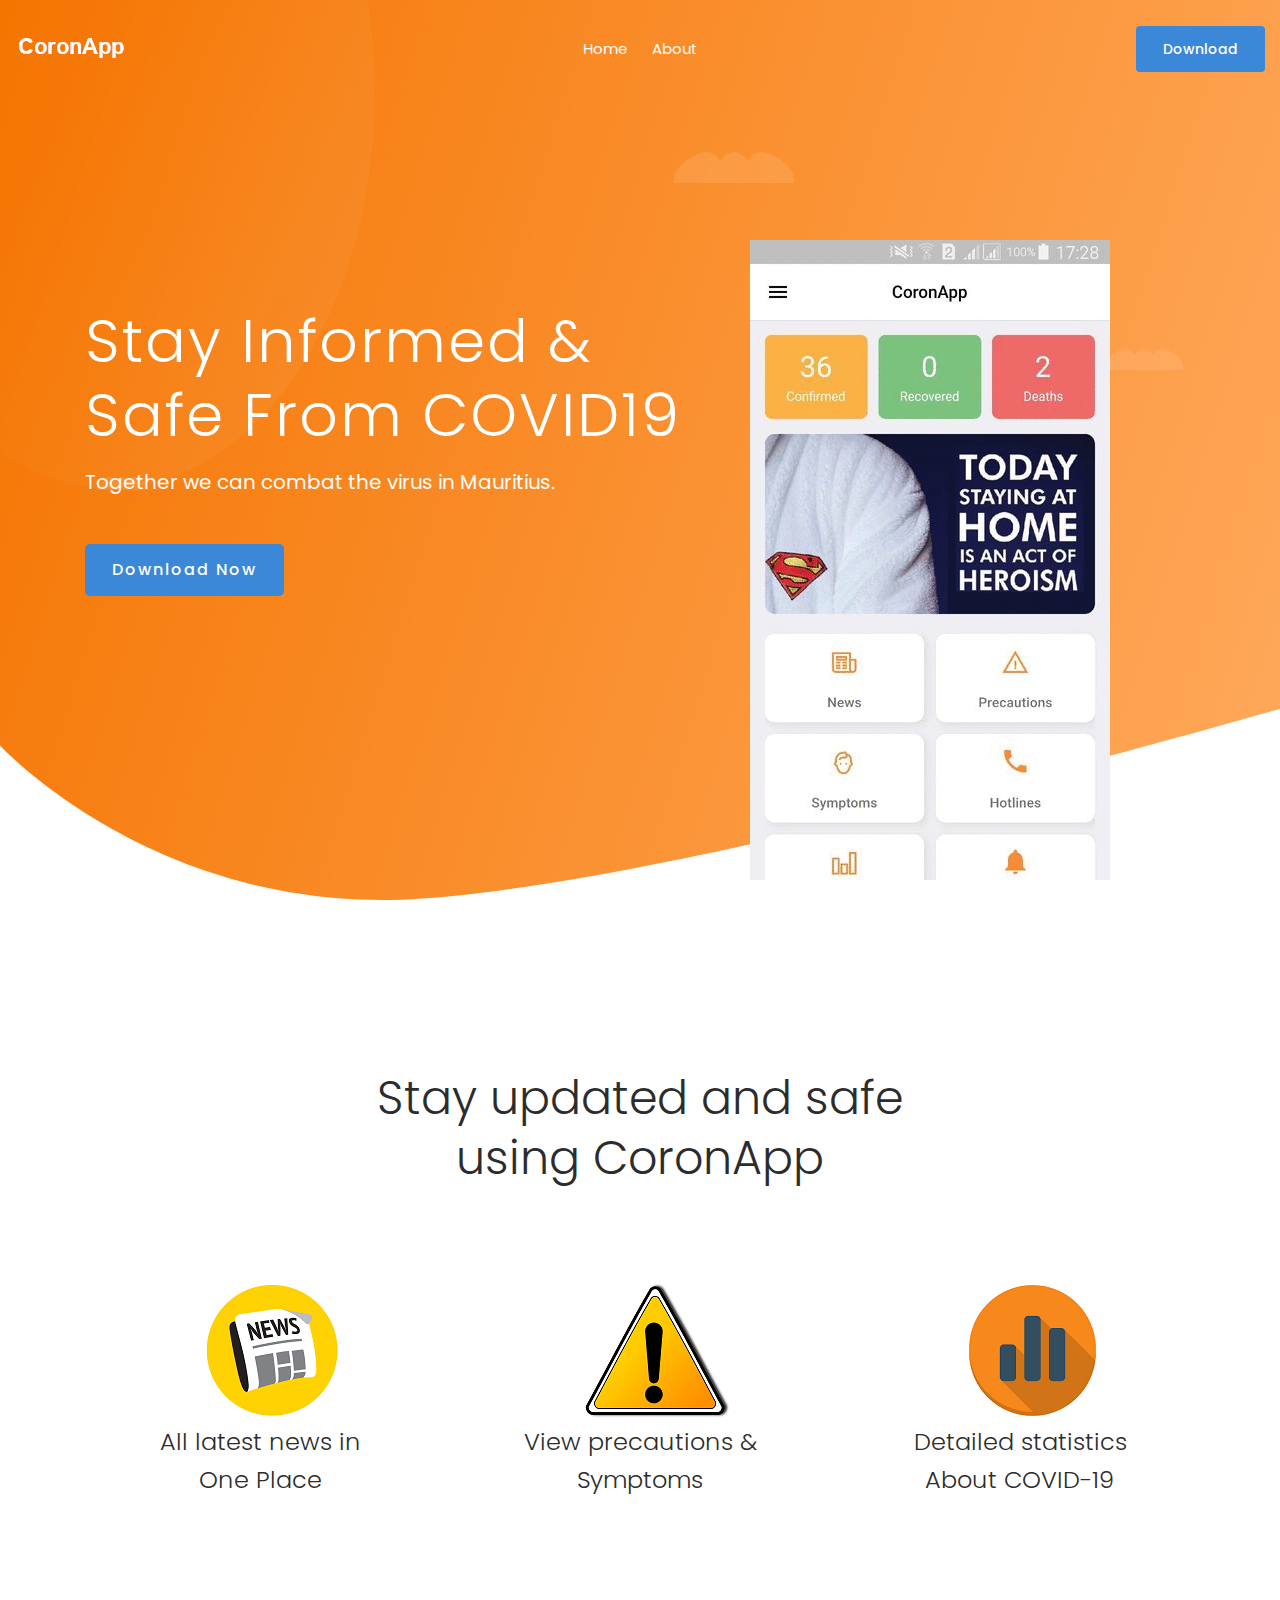
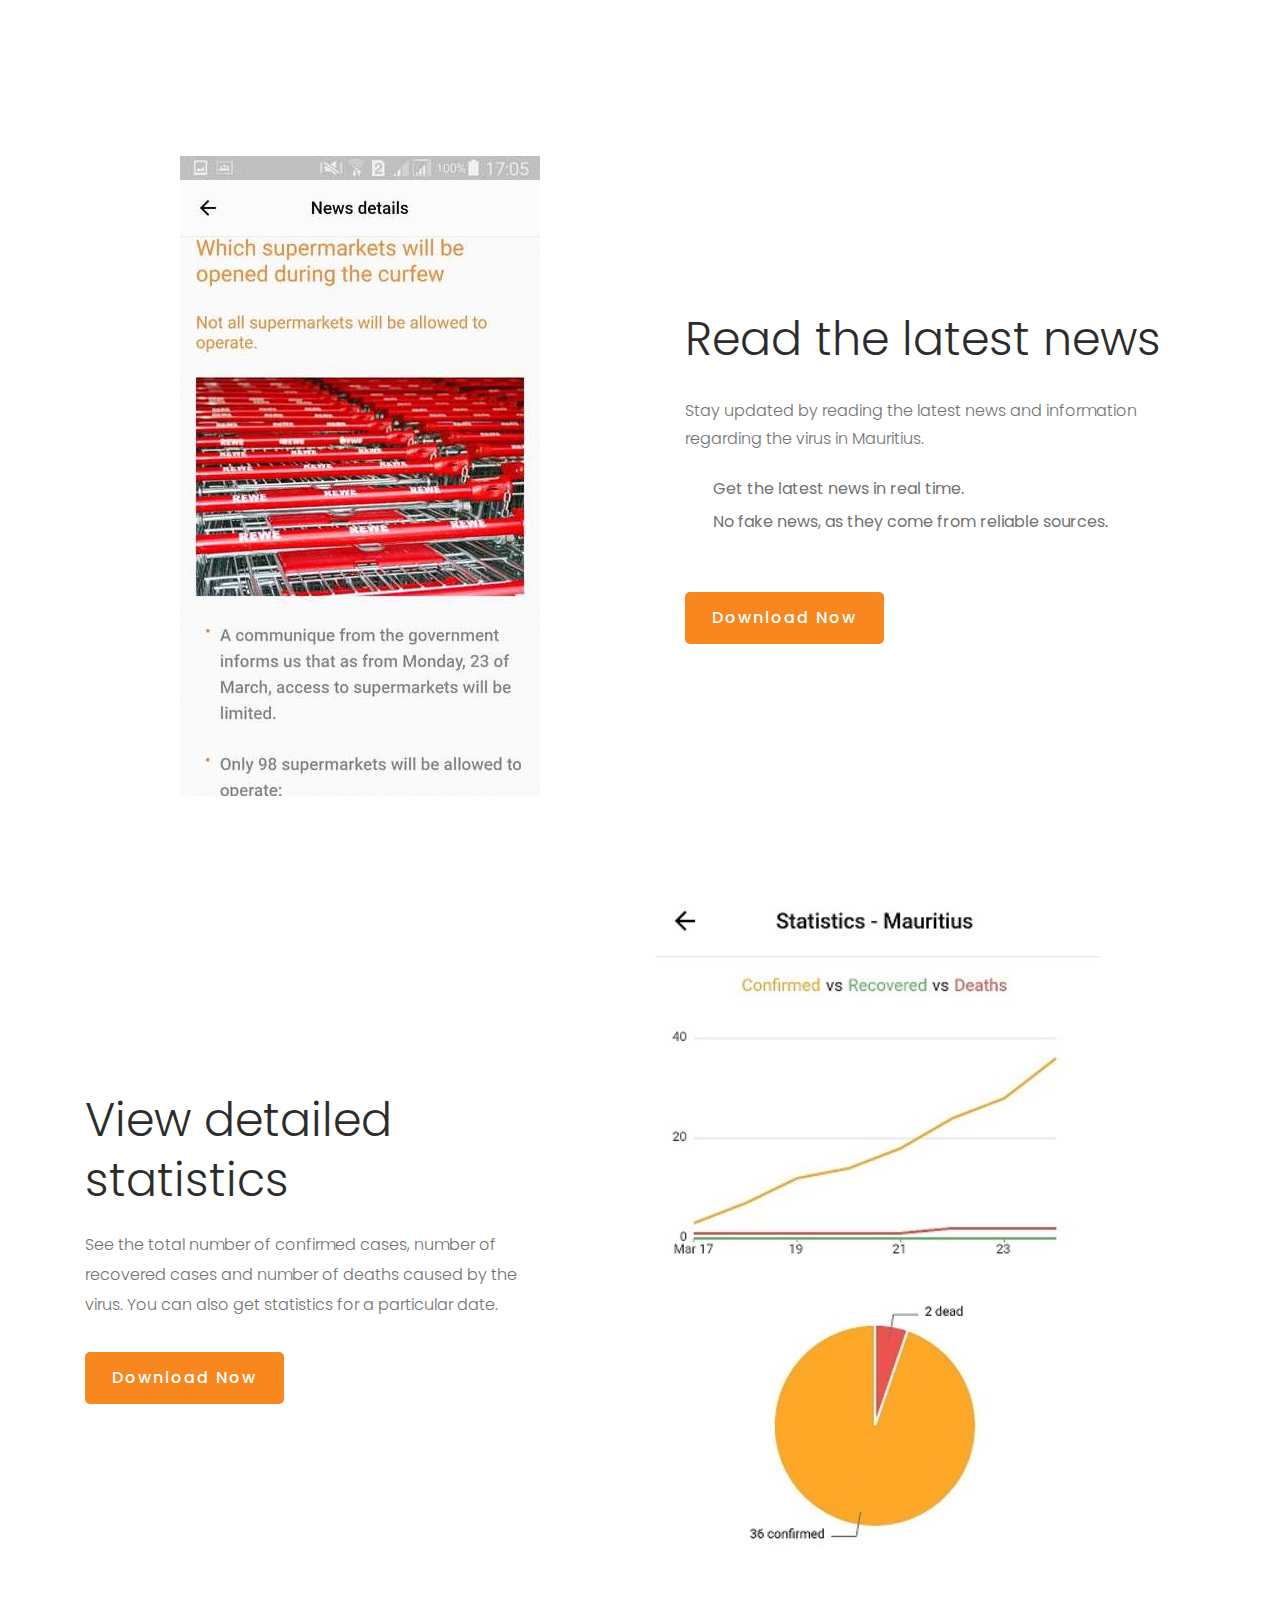
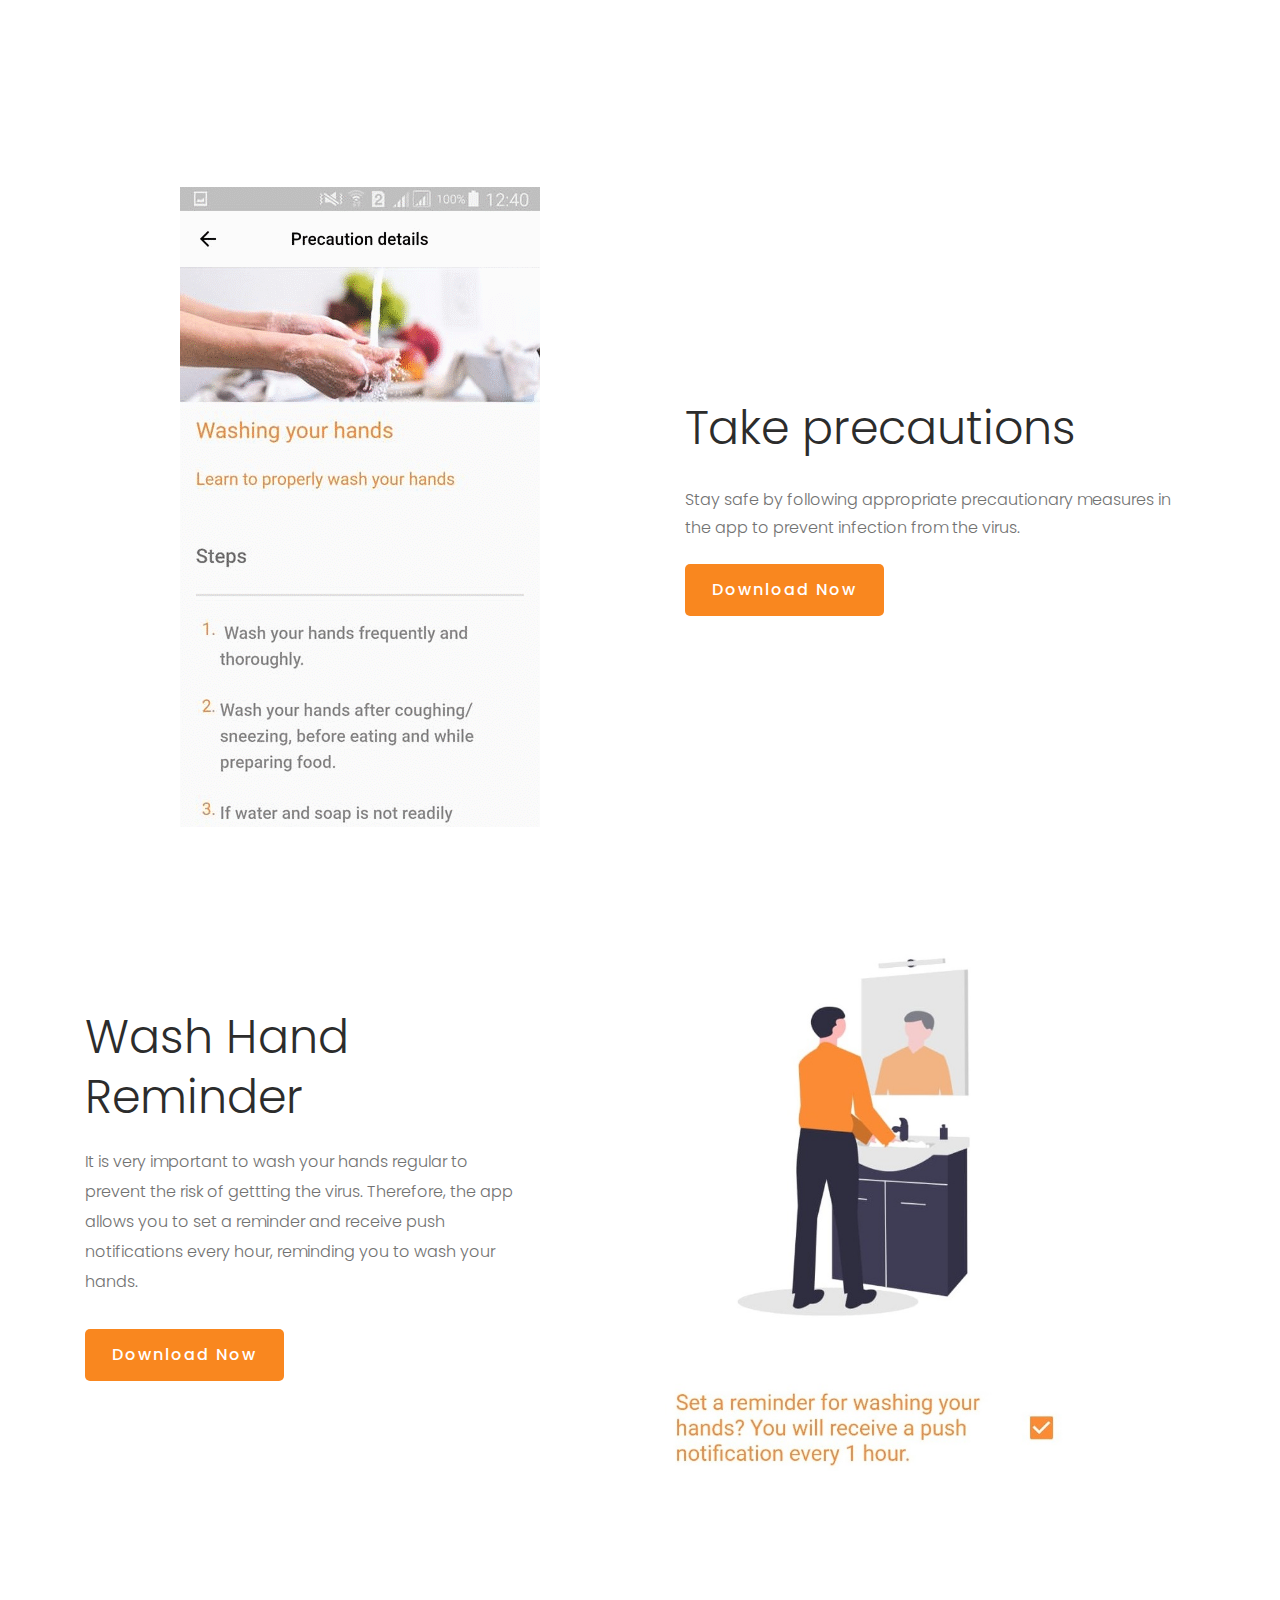
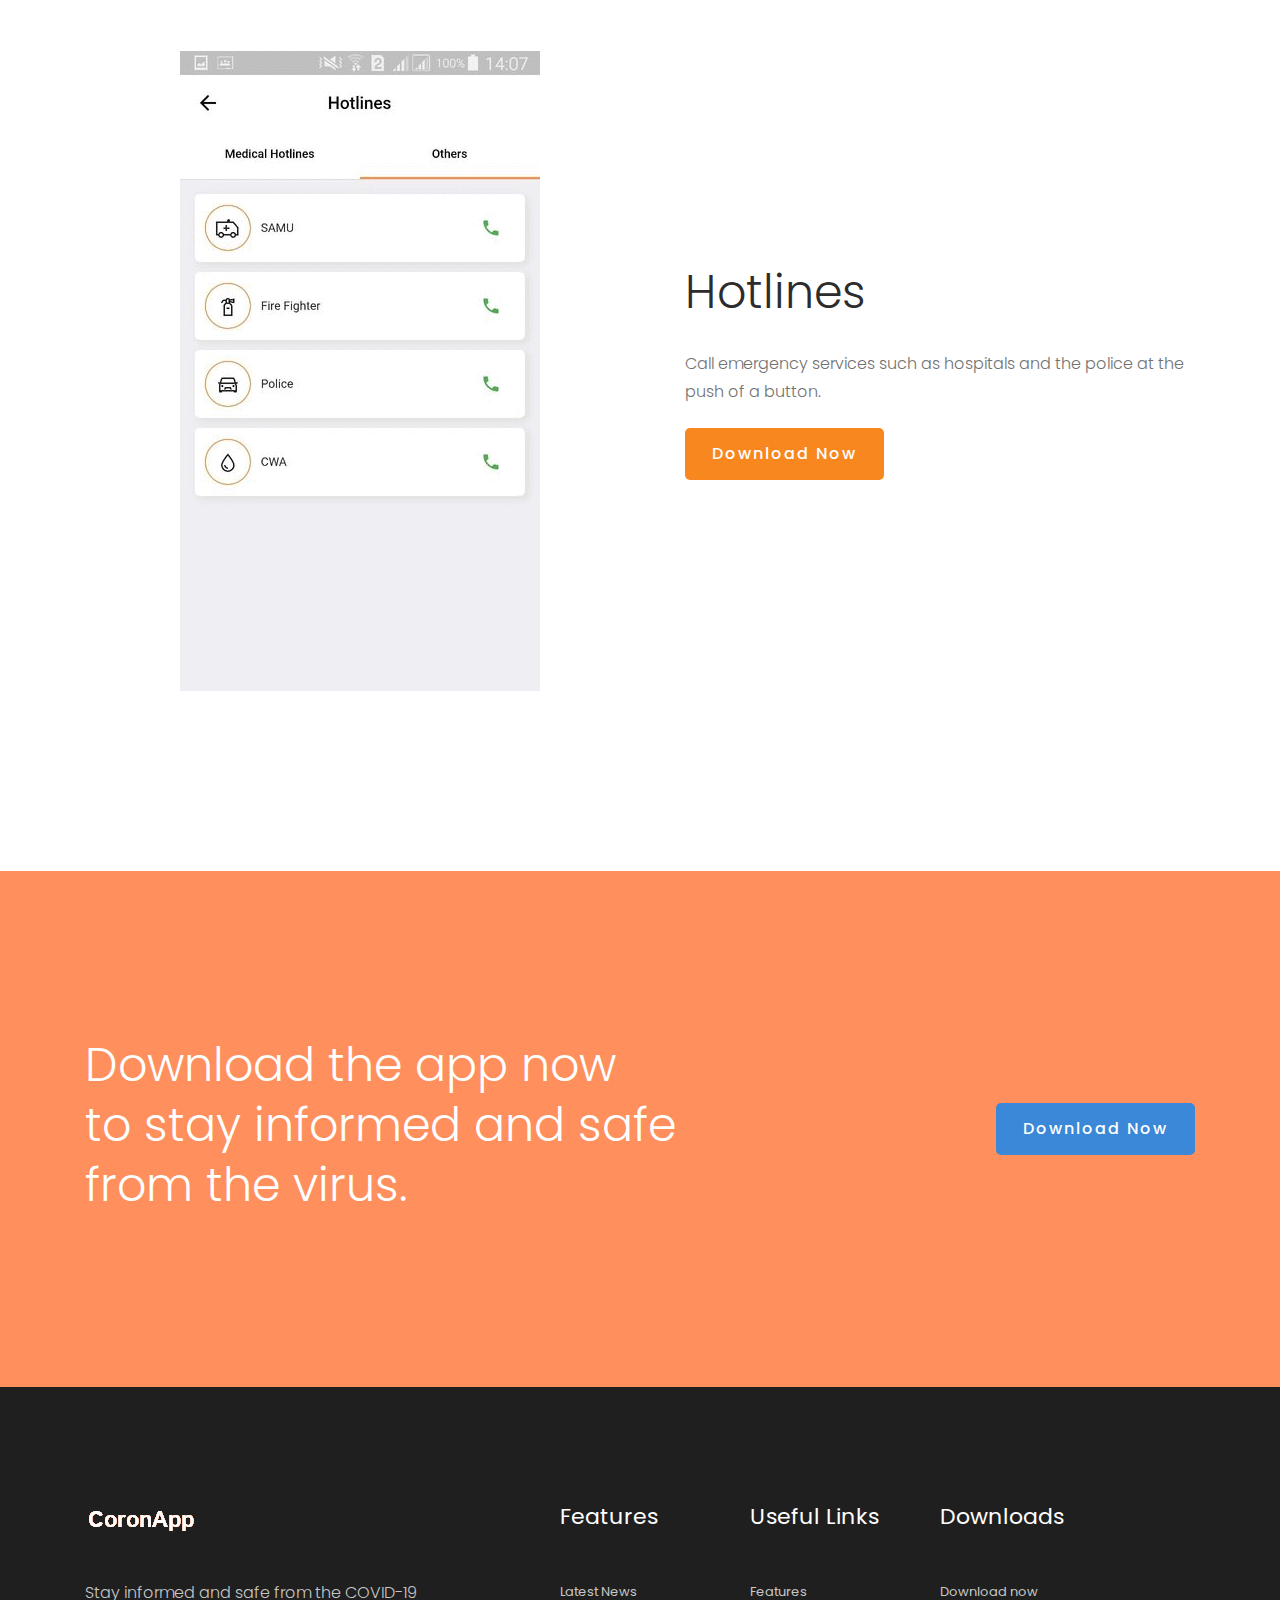
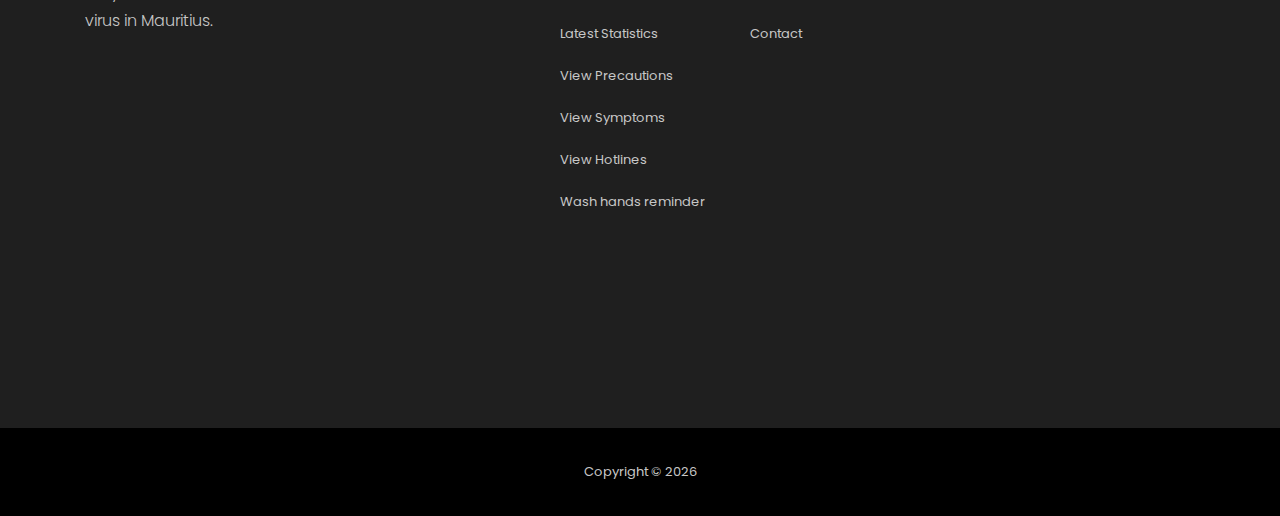
==== commit 8d2449a1: "Fix urls" ====
--- a/index.html
+++ b/index.html
@@ -56,7 +56,7 @@
                 <div class="main-menu  d-none d-lg-block">
                   <nav>
                     <ul id="navigation">
-                      <li><a class="active" href="index.html">Features</a></li>
+                      <li><a class="active" href="index.html">Home</a></li>
                       <li><a href="about.html">About</a></li>
                     </ul>
                   </nav>
@@ -65,7 +65,7 @@
               <div class="col-xl-3 col-lg-3 d-none d-lg-block">
                 <div class="Appointment">
                   <div class="book_btn d-none d-lg-block">
-                    <a href="#">Download</a>
+                    <a href="http://coronapp.silverappstudios.com/downloads/coronapp.apk">Download</a>
                   </div>
                 </div>
               </div>
@@ -89,7 +89,7 @@
                   data-wow-duration="1s"
                   data-wow-delay=".1s"
                 >
-                  Stay Informed & safe from COVID19.
+                  Stay Informed & safe from COVID19
                 </h3>
                 <p
                   class="wow fadeInLeft"
@@ -103,7 +103,7 @@
                   data-wow-duration="1s"
                   data-wow-delay=".1s"
                 >
-                  <a href="/downloads/coronapp.apk" class="boxed-btn3">Click here to Download Now</a>
+                  <a href="http://coronapp.silverappstudios.com/downloads/coronapp.apk" class="boxed-btn3">Download Now</a>
                 </div>
               </div>
             </div>
@@ -190,7 +190,7 @@
     <div class="features_area ">
       <div class="container">
         <!-- News -->
-        <div class="features_main_wrap">
+        <div id="news" class="features_main_wrap">
           <div class="row  align-items-center">
             <div class="col-xl-5 col-lg-5 offset-xl-1 offset-lg-1 col-md-6">
               <div
@@ -239,7 +239,7 @@
                   data-wow-duration=".10s"
                   data-wow-delay=".8s"
                 >
-                  <a class="boxed-btn4" href="#">Download Now</a>
+                  <a class="boxed-btn4" href="http://coronapp.silverappstudios.com/downloads/coronapp.apk">Download Now</a>
                 </div>
               </div>
             </div>
@@ -247,7 +247,7 @@
         </div>
 
         <!-- Statistics -->
-        <div class="features_main_wrap" style="padding-top: 0px !important;">
+        <div id="statistics" class="features_main_wrap" style="padding-top: 0px !important;">
           <div class="row  align-items-center">
             <div class="col-xl-5 col-lg-5 col-md-6">
               <div class="features_info2">
@@ -258,7 +258,7 @@
                   get statistics for a particular date.
                 </p>
                 <div class="about_btn">
-                  <a class="boxed-btn4" href="#">Download Now</a>
+                  <a class="boxed-btn4" href="http://coronapp.silverappstudios.com/downloads/coronapp.apk">Download Now</a>
                 </div>
               </div>
             </div>
@@ -275,7 +275,7 @@
         </div>
 
         <!-- Precautions -->
-        <div class="features_main_wrap">
+        <div id="precautions" class="features_main_wrap">
           <div class="row  align-items-center">
             <div class="col-xl-5 col-lg-5 offset-xl-1 offset-lg-1 col-md-6">
               <div
@@ -309,7 +309,7 @@
                   data-wow-duration=".10s"
                   data-wow-delay=".8s"
                 >
-                  <a class="boxed-btn4" href="#">Download Now</a>
+                  <a class="boxed-btn4" href="http://coronapp.silverappstudios.com/downloads/coronapp.apk">Download Now</a>
                 </div>
               </div>
             </div>
@@ -317,7 +317,7 @@
         </div>
 
         <!-- Reminder -->
-        <div class="features_main_wrap" style="padding-top: 0px !important;">
+        <div id="reminder" class="features_main_wrap" style="padding-top: 0px !important;">
           <div class="row  align-items-center">
             <div class="col-xl-5 col-lg-5 col-md-6">
               <div class="features_info2">
@@ -329,7 +329,7 @@
                   reminding you to wash your hands.
                 </p>
                 <div class="about_btn">
-                  <a class="boxed-btn4" href="#">Download Now</a>
+                  <a class="boxed-btn4" href="http://coronapp.silverappstudios.com/downloads/coronapp.apk">Download Now</a>
                 </div>
               </div>
             </div>
@@ -345,8 +345,8 @@
           </div>
         </div>
 
-        <!-- Precautions -->
-        <div class="features_main_wrap">
+        <!-- Hotlines -->
+        <div id="hotlines" class="features_main_wrap">
           <div class="row  align-items-center">
             <div class="col-xl-5 col-lg-5 offset-xl-1 offset-lg-1 col-md-6">
               <div
@@ -380,7 +380,7 @@
                   data-wow-duration=".10s"
                   data-wow-delay=".8s"
                 >
-                  <a class="boxed-btn4" href="#">Download Now</a>
+                  <a class="boxed-btn4" href="http://coronapp.silverappstudios.com/downloads/coronapp.apk">Download Now</a>
                 </div>
               </div>
             </div>
@@ -408,9 +408,8 @@
               data-wow-duration="1s"
               data-wow-delay=".1s"
             >
-              <a href="#">
-                <img src="img/main/play.svg" alt="" />
-              </a>
+            <a class="boxed-btn4" style="background-color: #3b87d8 !important;" href="http://coronapp.silverappstudios.com/downloads/coronapp.apk">Download Now</a>
+  
             </div>
           </div>
         </div>
@@ -440,12 +439,12 @@
                   Features
                 </h3>
                 <ul>
-                  <li><a href="#">Latest News</a></li>
-                  <li><a href="#">Latest Statistics</a></li>
-                  <li><a href="#">View Precautions</a></li>
-                  <li><a href="#">View Symptoms</a></li>
-                  <li><a href="#">View Hotlines</a></li>
-                  <li><a href="#">Wash hands reminder</a></li>
+                  <li><a href="#news">Latest News</a></li>
+                  <li><a href="#statistics">Latest Statistics</a></li>
+                  <li><a href="#precautions">View Precautions</a></li>
+                  <li><a href="#symptoms">View Symptoms</a></li>
+                  <li><a href="#hotlines">View Hotlines</a></li>
+                  <li><a href="#reminder">Wash hands reminder</a></li>
                 </ul>
               </div>
             </div>
@@ -467,8 +466,8 @@
                 </h3>
                 <ul>
                   <li>
-                    <a href="#">
-                      Download from Playstore
+                    <a href="http://coronapp.silverappstudios.com/downloads/coronapp.apk">
+                      Download now
                     </a>
                   </li>
                 </ul>
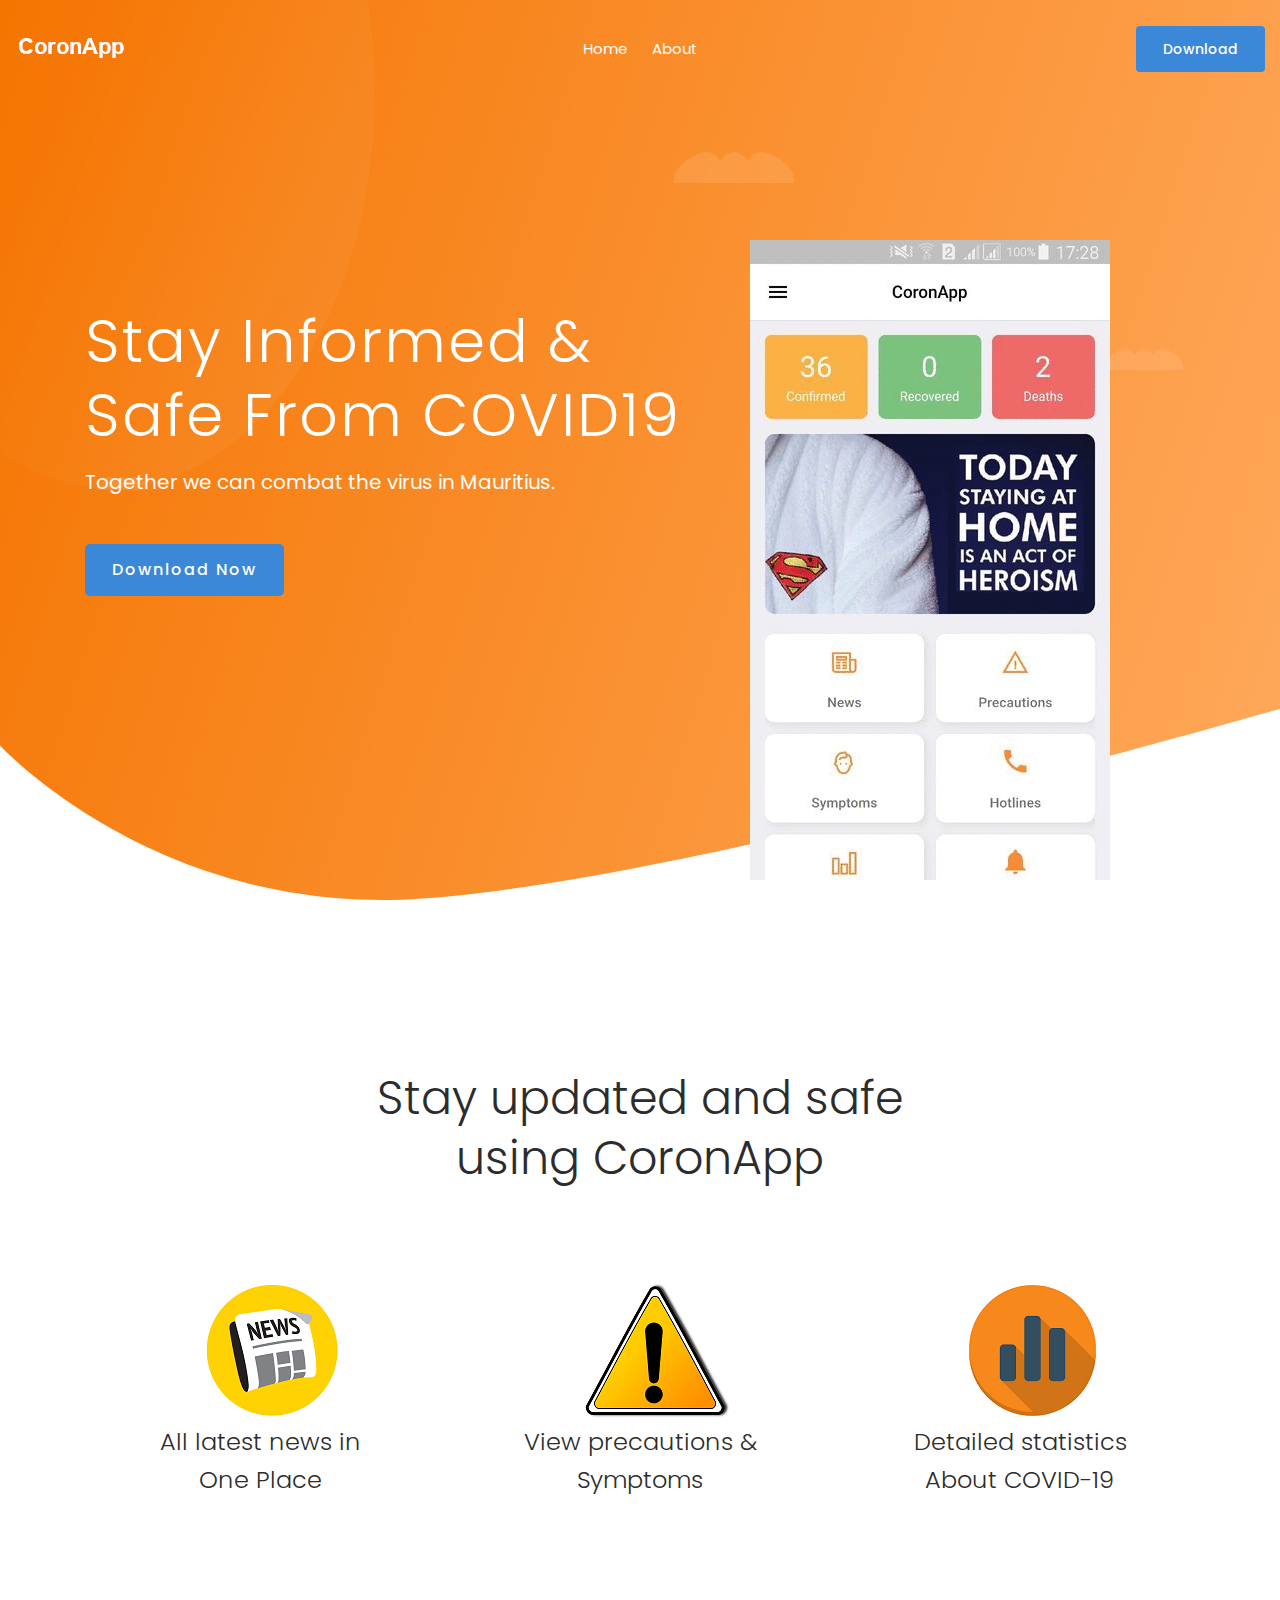
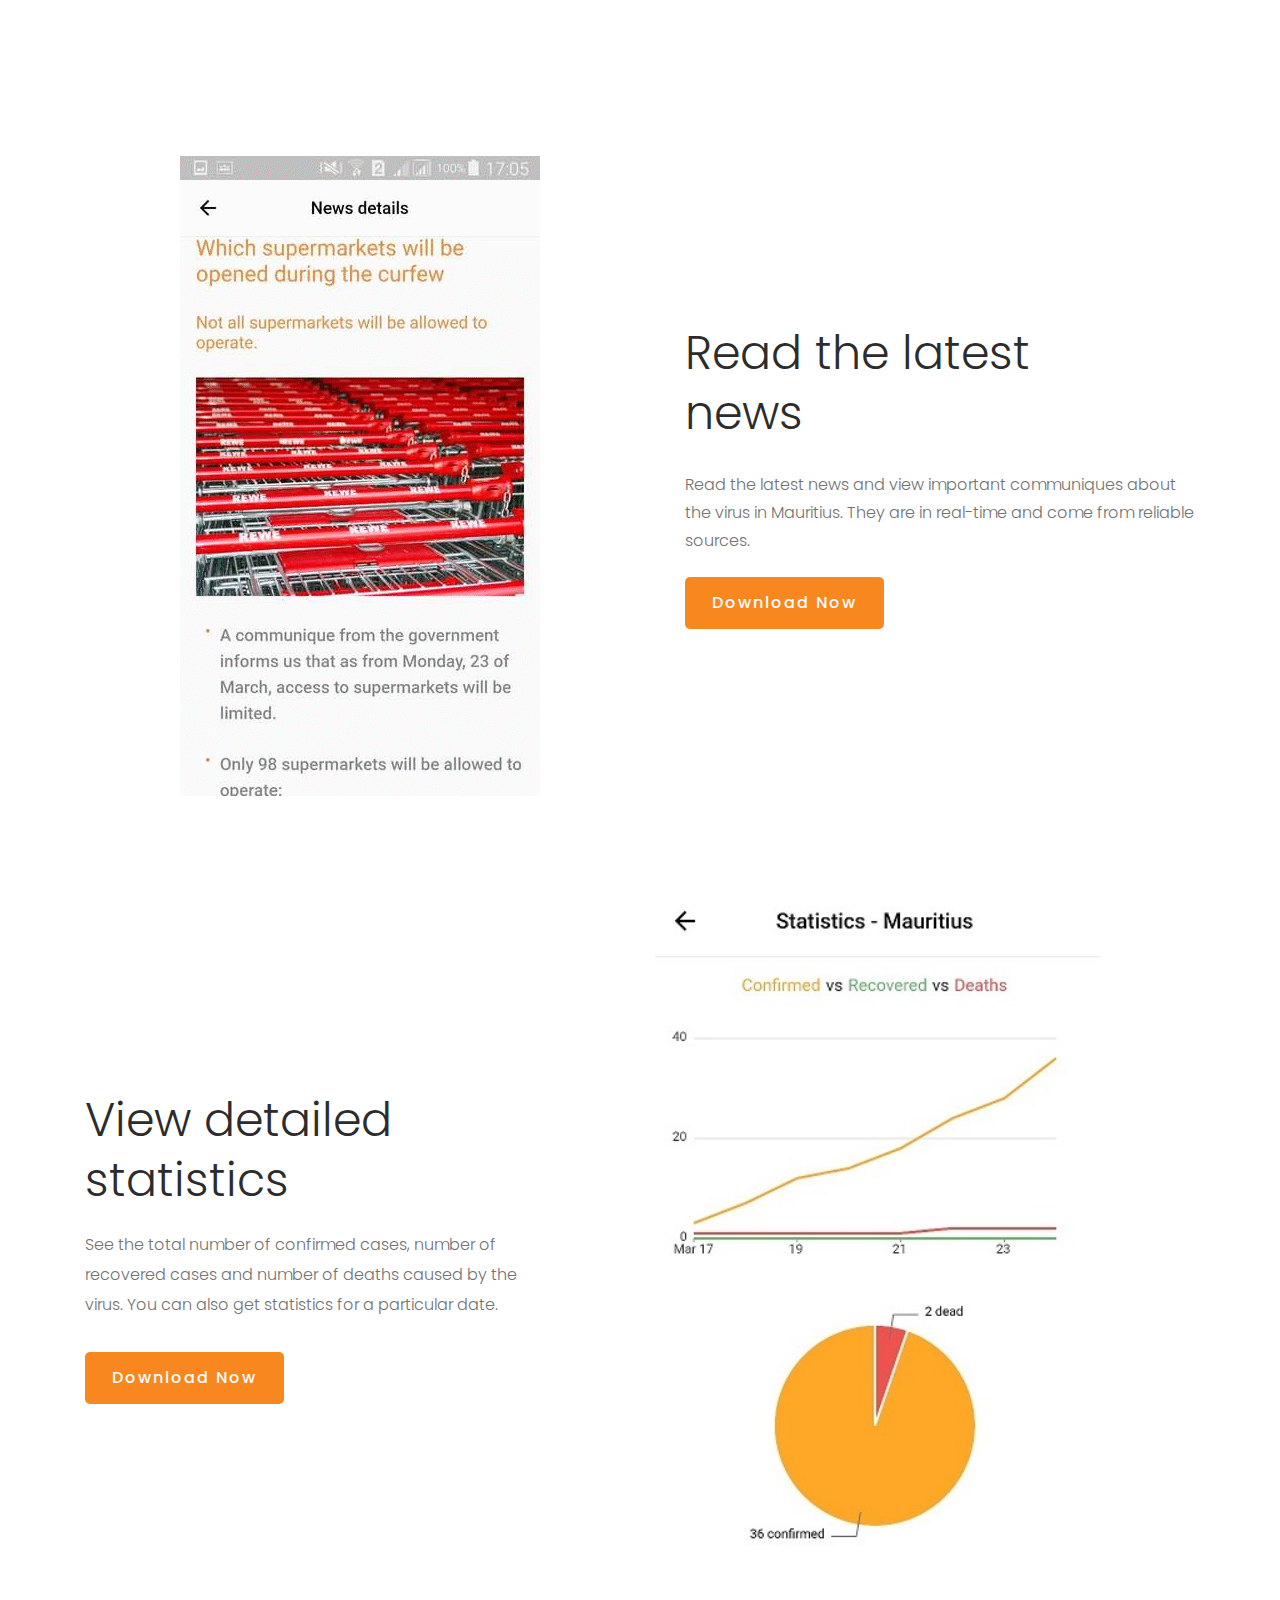
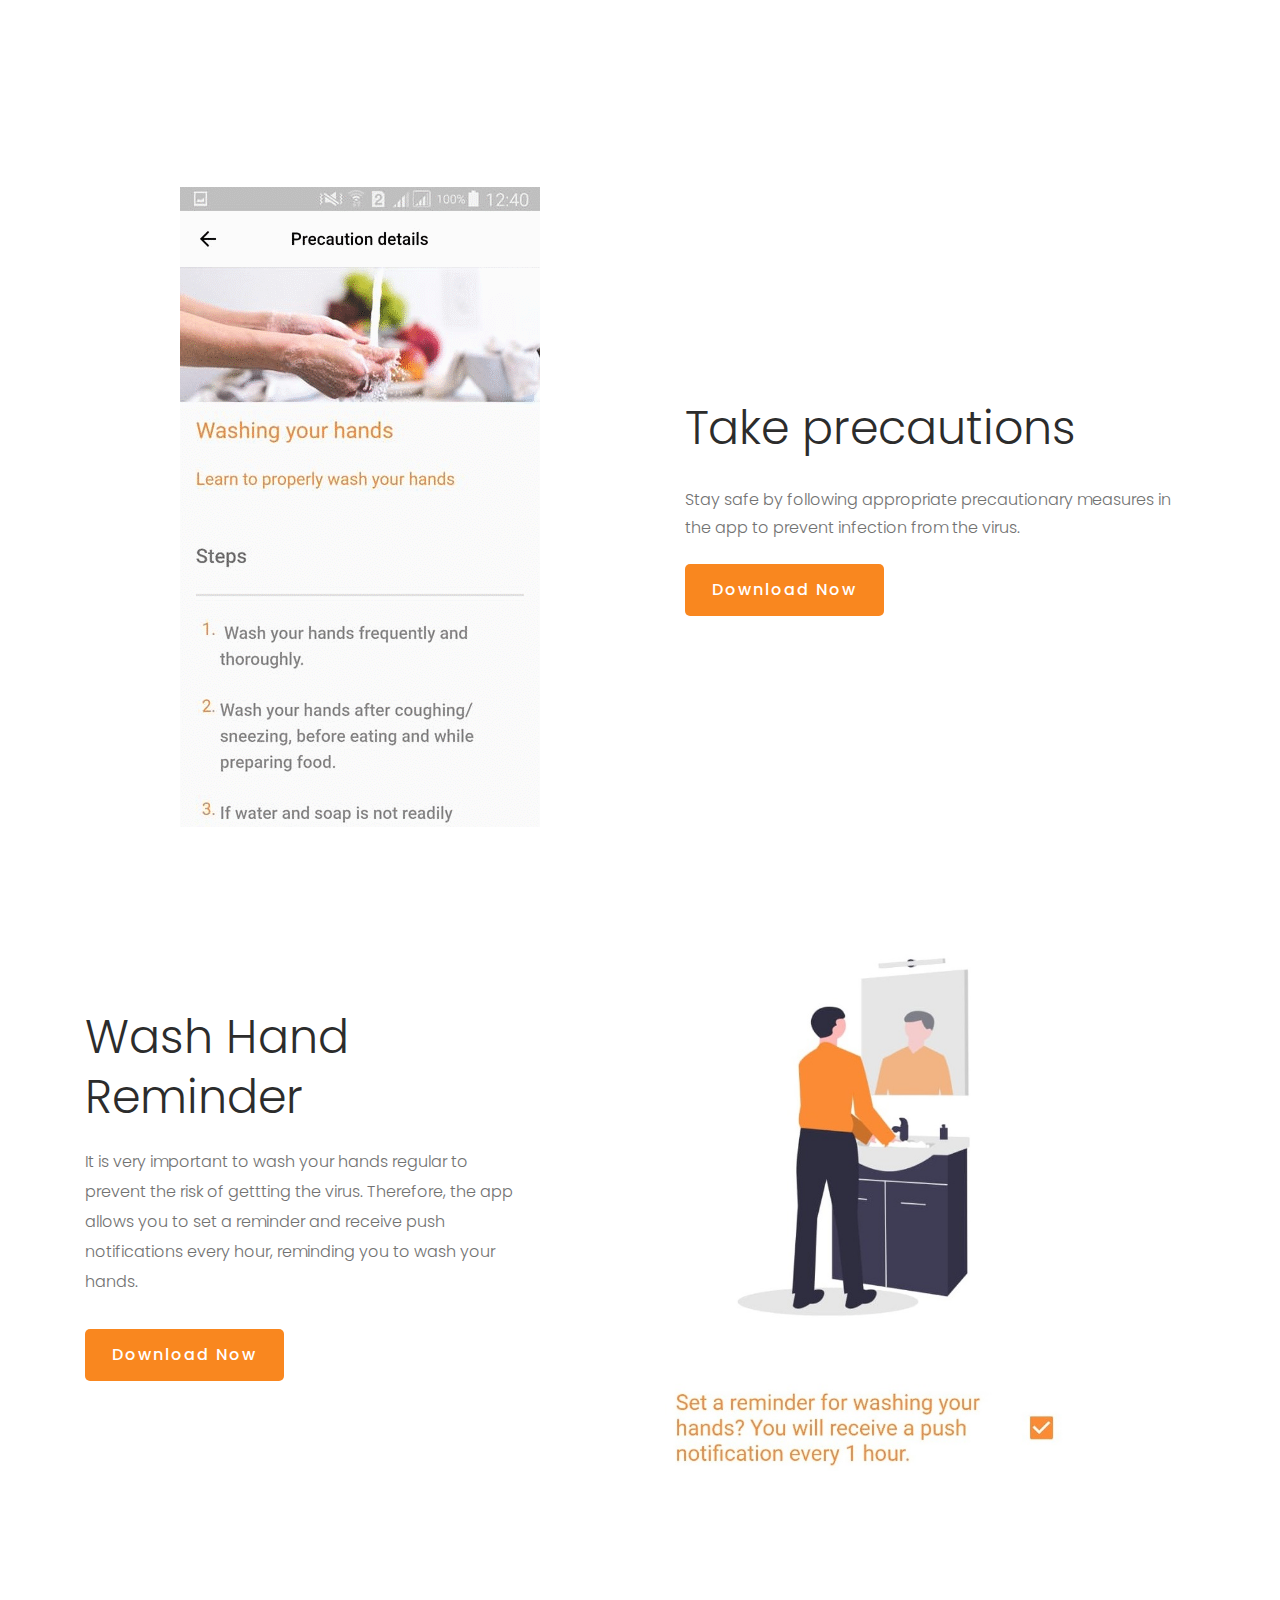
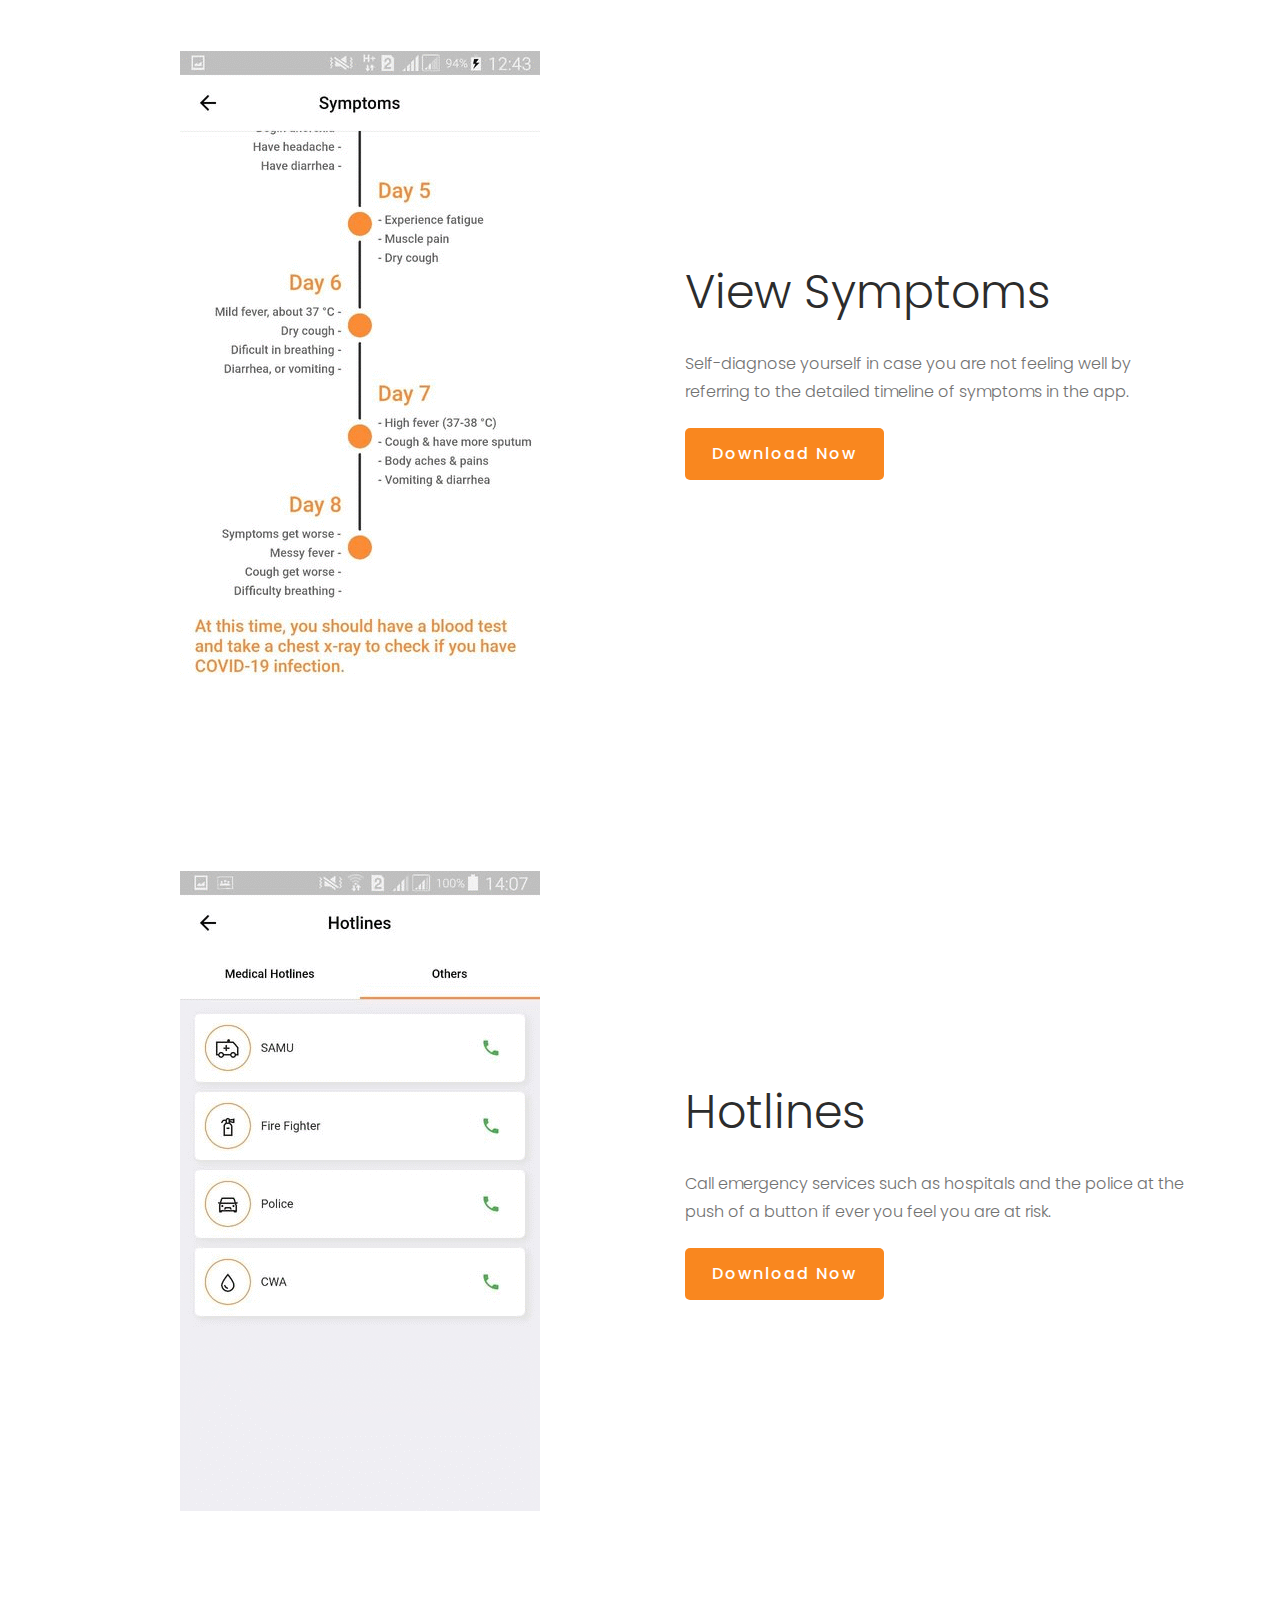
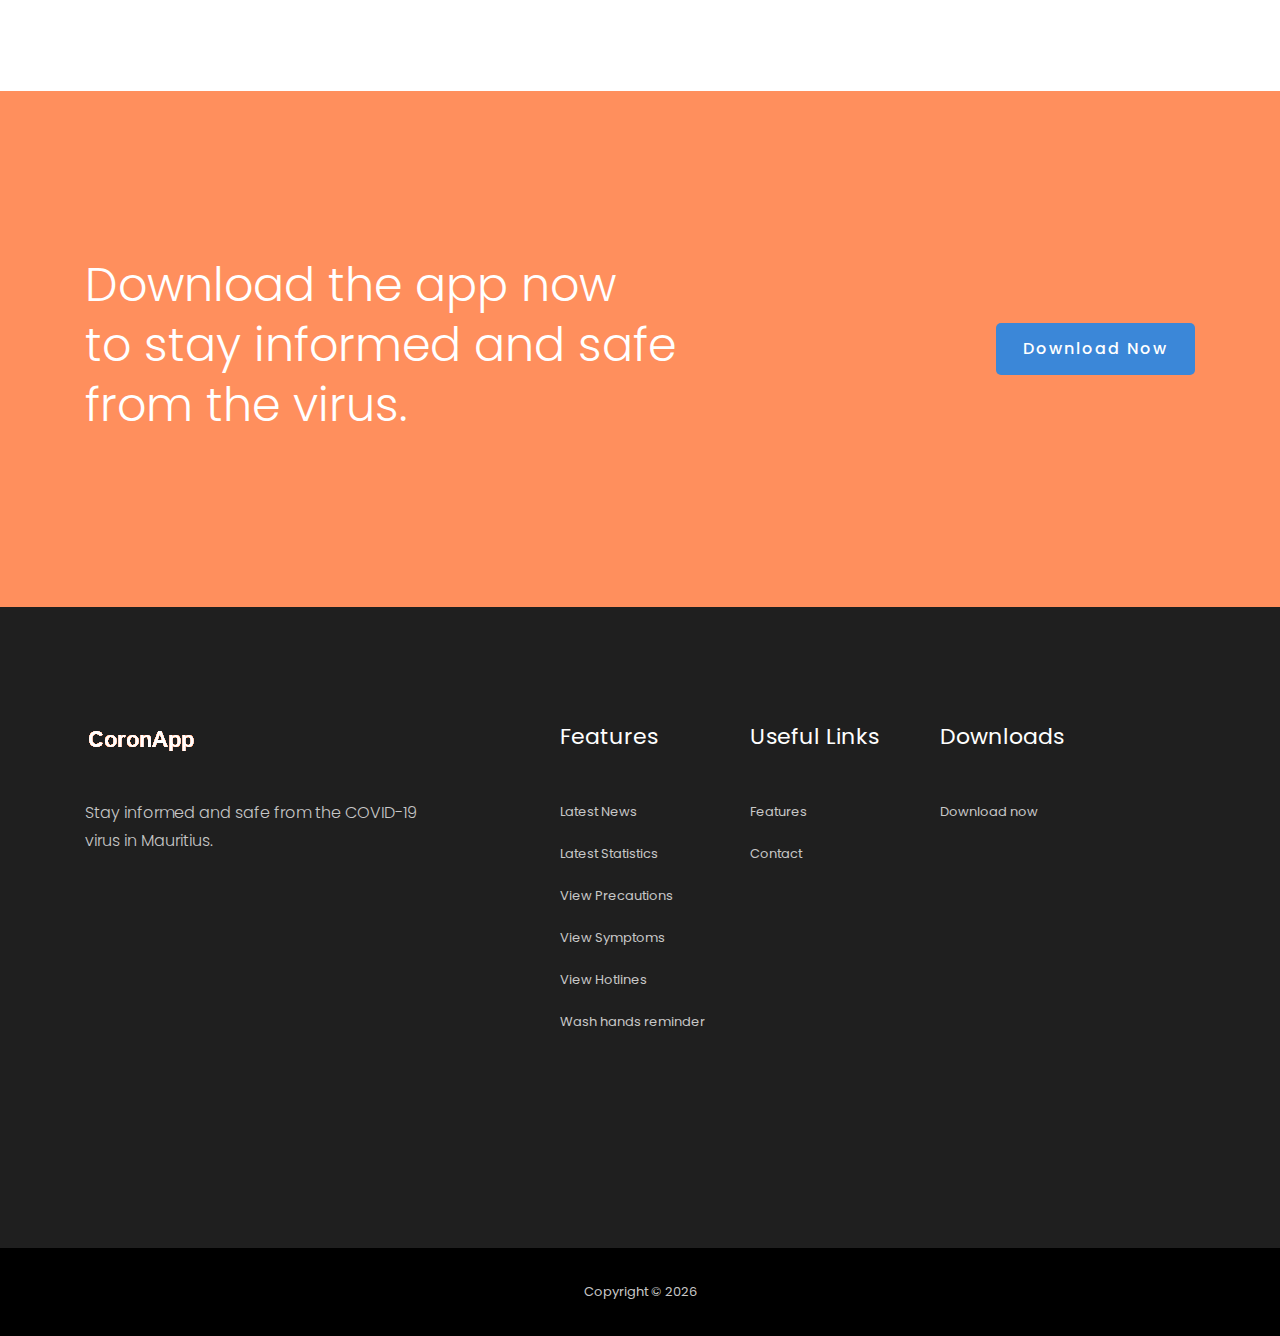
==== commit 13c945d4: "Add symptoms" ====
--- a/index.html
+++ b/index.html
@@ -208,32 +208,16 @@
                   data-wow-duration=".5s"
                   data-wow-delay=".3s"
                 >
-                  Read the latest news <br />
+                  Read the latest <br> news <br />
                 </h3>
                 <p
                   class="wow fadeInUp"
                   data-wow-duration=".6s"
                   data-wow-delay=".4s"
                 >
-                  Stay updated by reading the latest news and information regarding
-                  the virus in Mauritius.
-                </p>
-                <ul>
-                  <li
-                    class="wow fadeInUp"
-                    data-wow-duration=".7s"
-                    data-wow-delay=".5s"
-                  >
-                    Get the latest news in real time.
-                  </li>
-                  <li
-                    class="wow fadeInUp"
-                    data-wow-duration=".9s"
-                    data-wow-delay=".7s"
-                  >
-                    No fake news, as they come from reliable sources.
-                  </li>
-                </ul>
+                  Read the latest news and view important communiques about the virus in Mauritius. They are in real-time and come from reliable sources.
+                </p>
+               
                 <div
                   class="about_btn wow fadeInUp"
                   data-wow-duration=".10s"
@@ -345,6 +329,48 @@
           </div>
         </div>
 
+        
+        <!-- Precautions -->
+        <div id="symptoms" class="features_main_wrap">
+          <div class="row  align-items-center">
+            <div class="col-xl-5 col-lg-5 offset-xl-1 offset-lg-1 col-md-6">
+              <div
+                class="about_image wow fadeInLeft"
+                data-wow-duration=".4s"
+                data-wow-delay=".3s"
+              >
+                <img src="img/main/symptoms.gif" alt="" />
+              </div>
+            </div>
+            <div class="col-xl-6 col-lg-6 col-md-6">
+              <div class="features_info">
+                <h3
+                  class="wow fadeInUp"
+                  data-wow-duration=".5s"
+                  data-wow-delay=".3s"
+                >
+                  View Symptoms <br />
+                </h3>
+                <p
+                  class="wow fadeInUp"
+                  data-wow-duration=".6s"
+                  data-wow-delay=".4s"
+                >
+                  Self-diagnose yourself in case you are not feeling well by referring to the detailed timeline of symptoms in the app.
+                </p>
+
+                <div
+                  class="about_btn wow fadeInUp"
+                  data-wow-duration=".10s"
+                  data-wow-delay=".8s"
+                >
+                  <a class="boxed-btn4" href="http://coronapp.silverappstudios.com/downloads/coronapp.apk">Download Now</a>
+                </div>
+              </div>
+            </div>
+          </div>
+        </div>
+
         <!-- Hotlines -->
         <div id="hotlines" class="features_main_wrap">
           <div class="row  align-items-center">
@@ -372,7 +398,7 @@
                   data-wow-delay=".4s"
                 >
                   Call emergency services such as hospitals and the police at
-                  the push of a button.
+                  the push of a button if ever you feel you are at risk.
                 </p>
 
                 <div
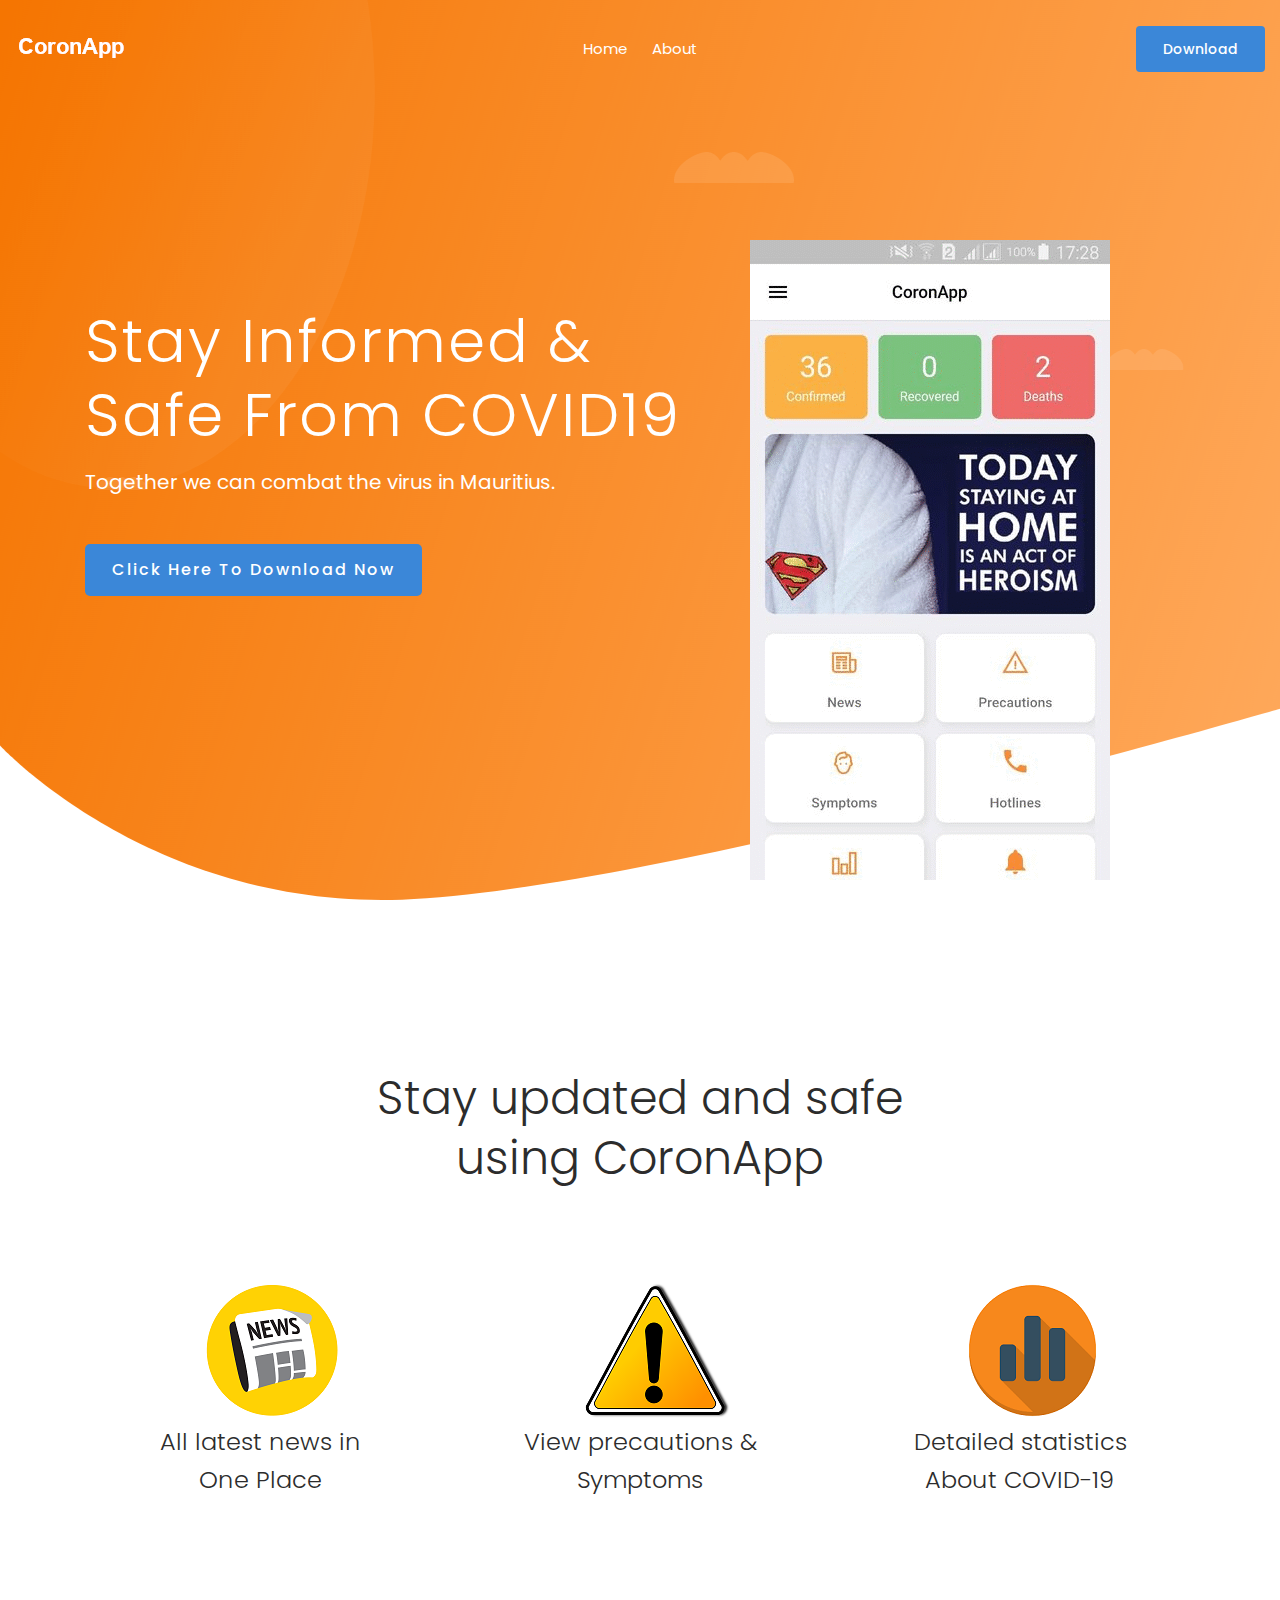
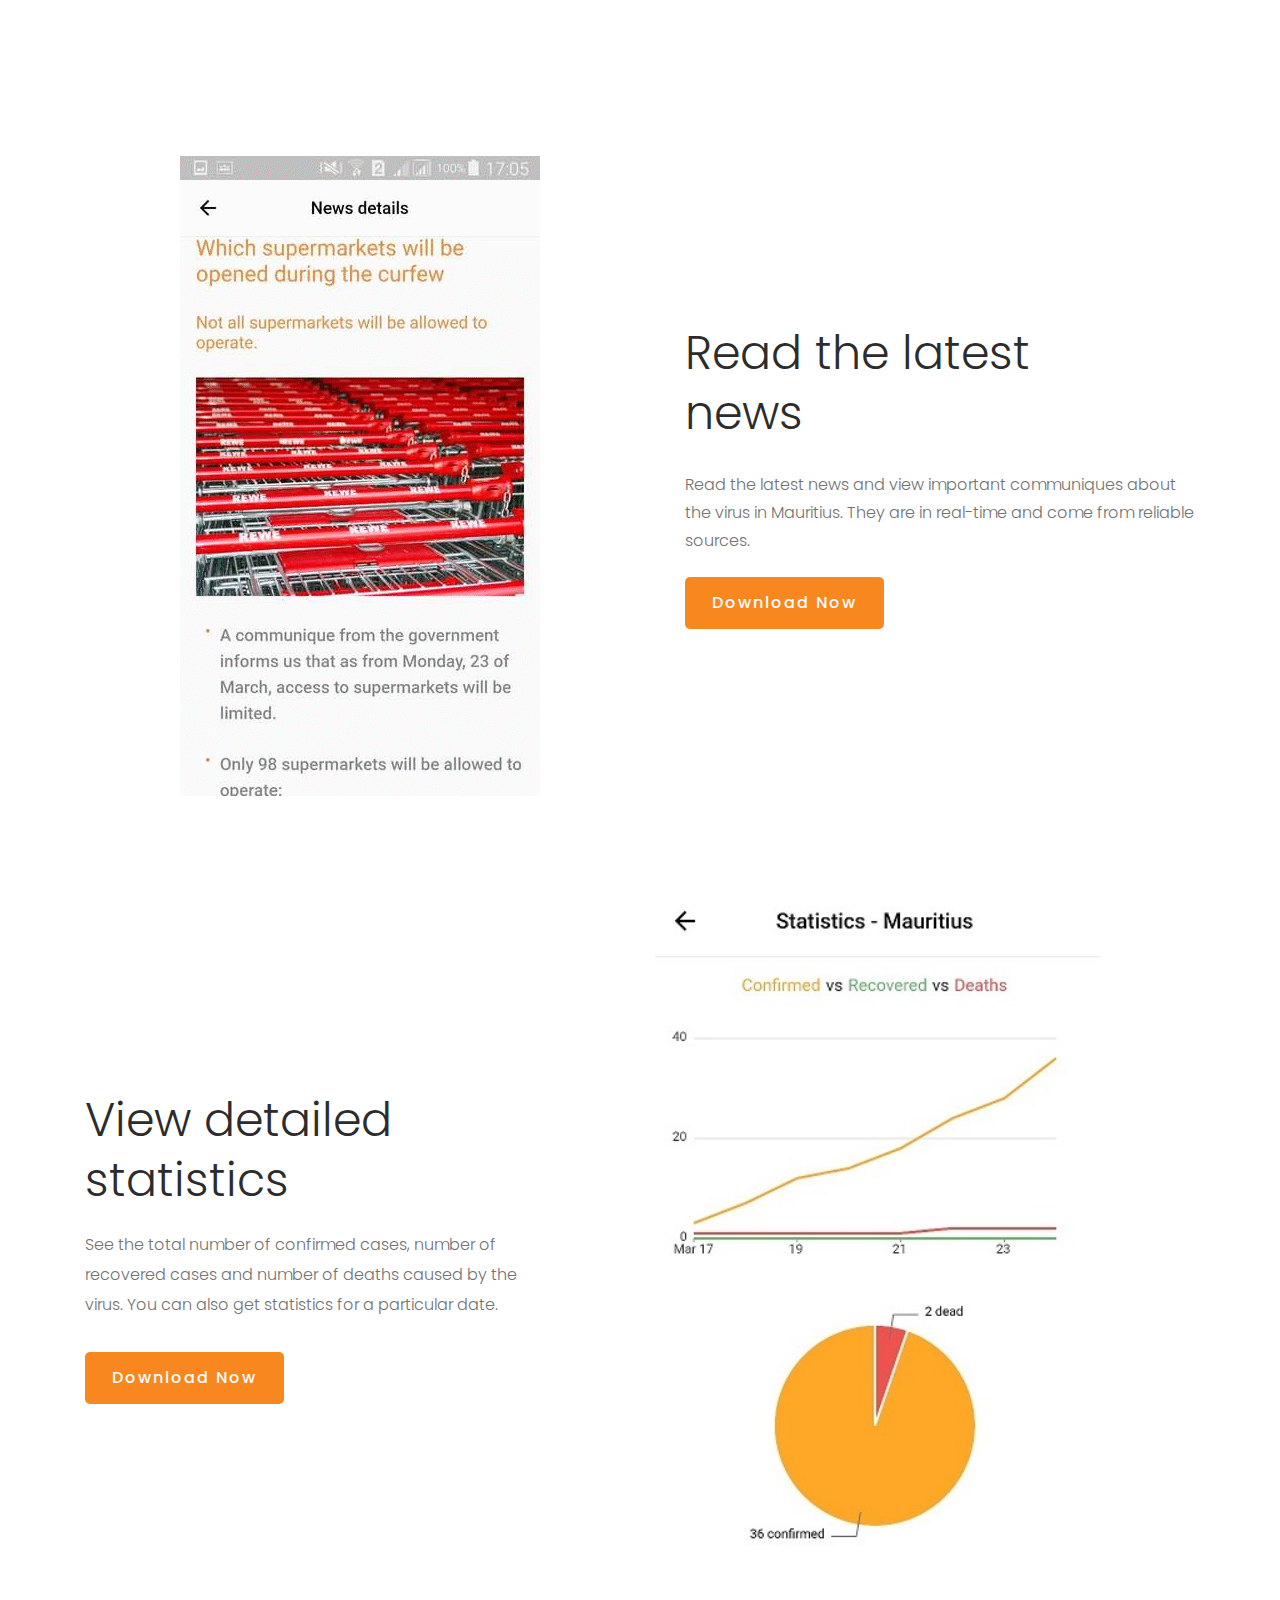
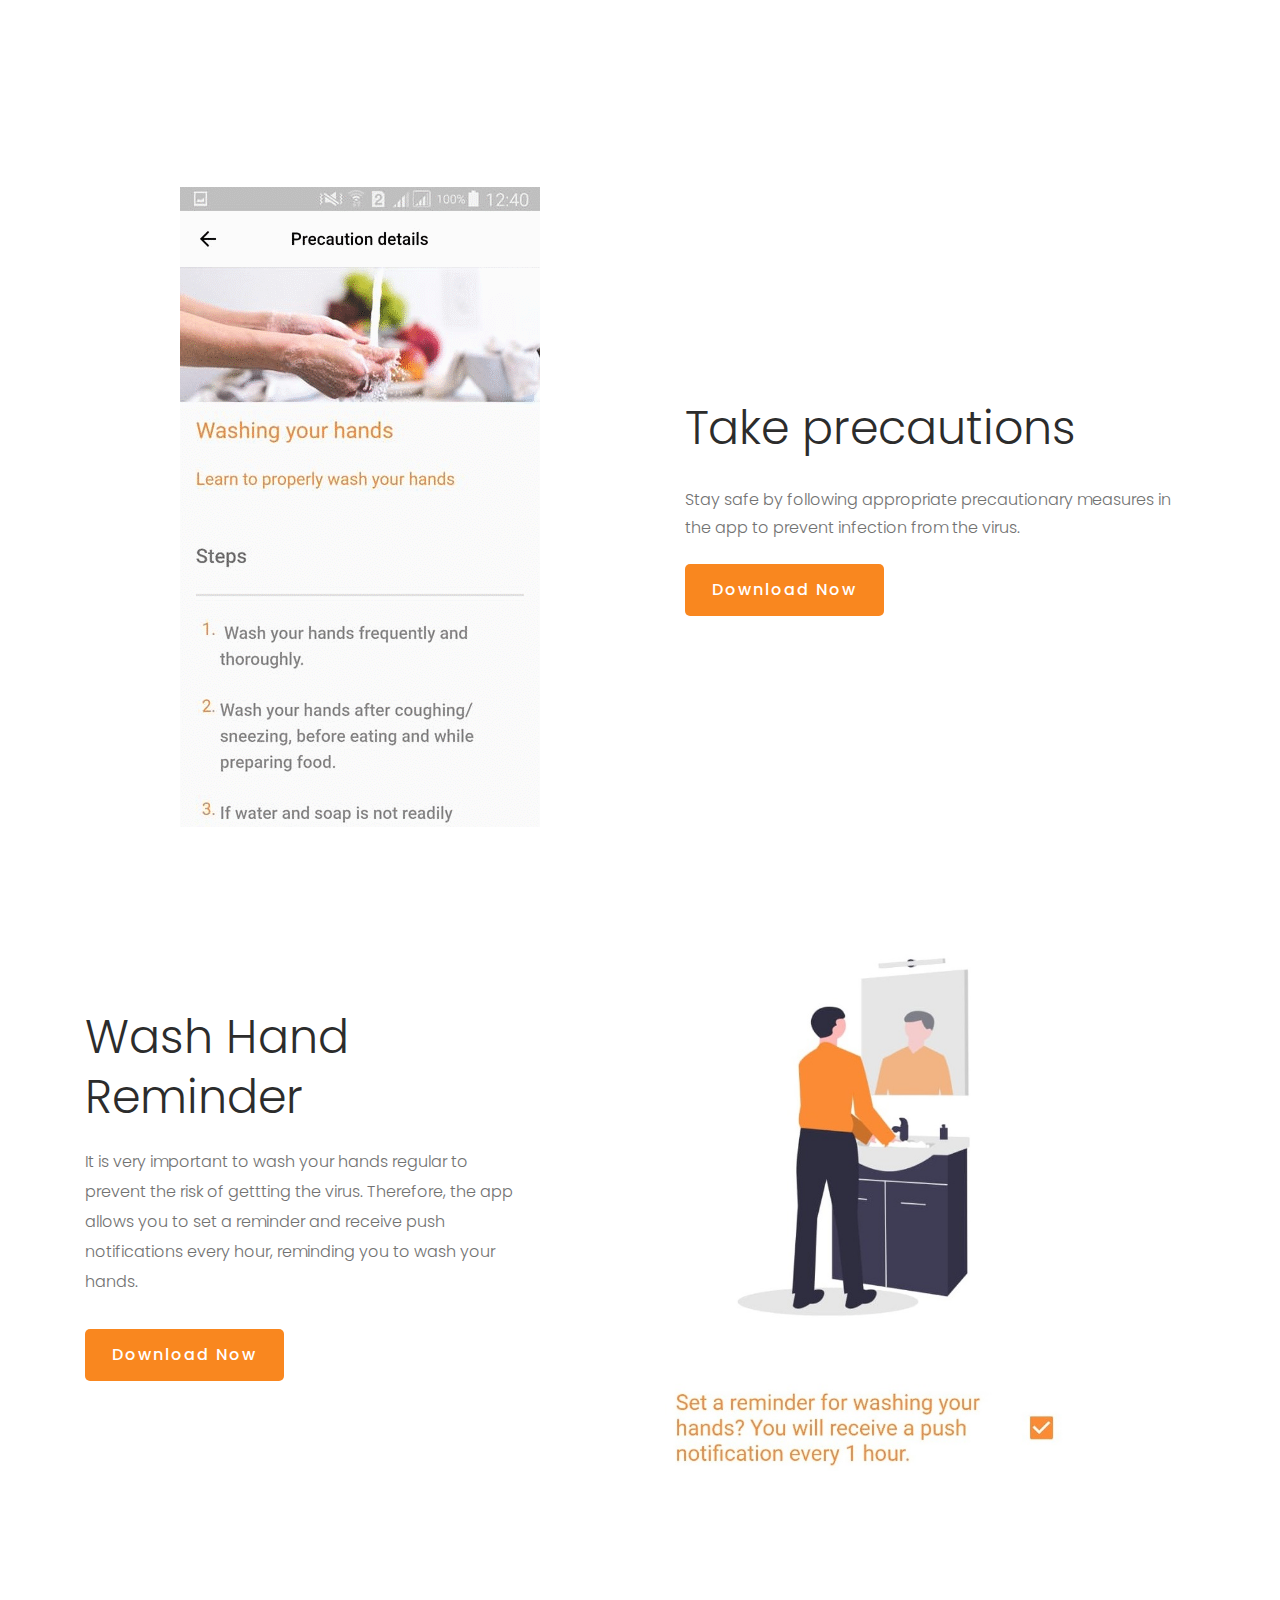
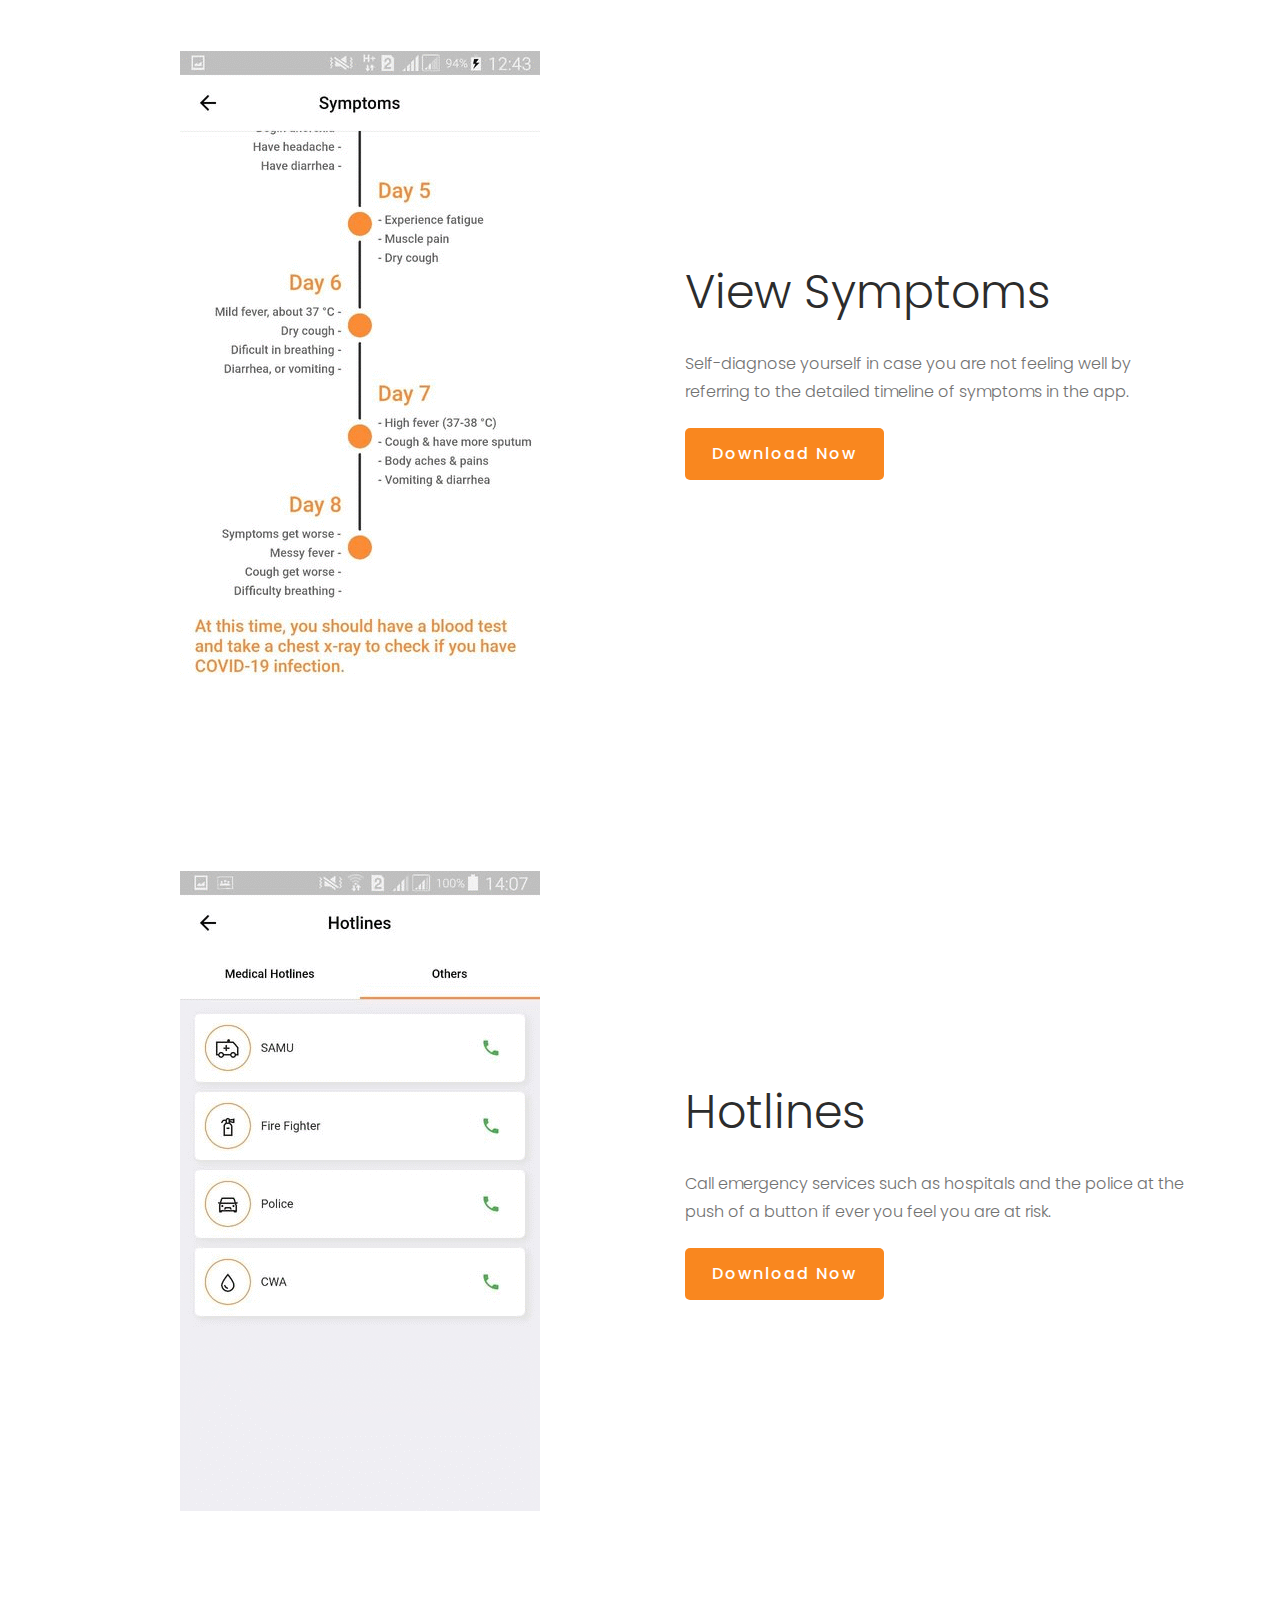
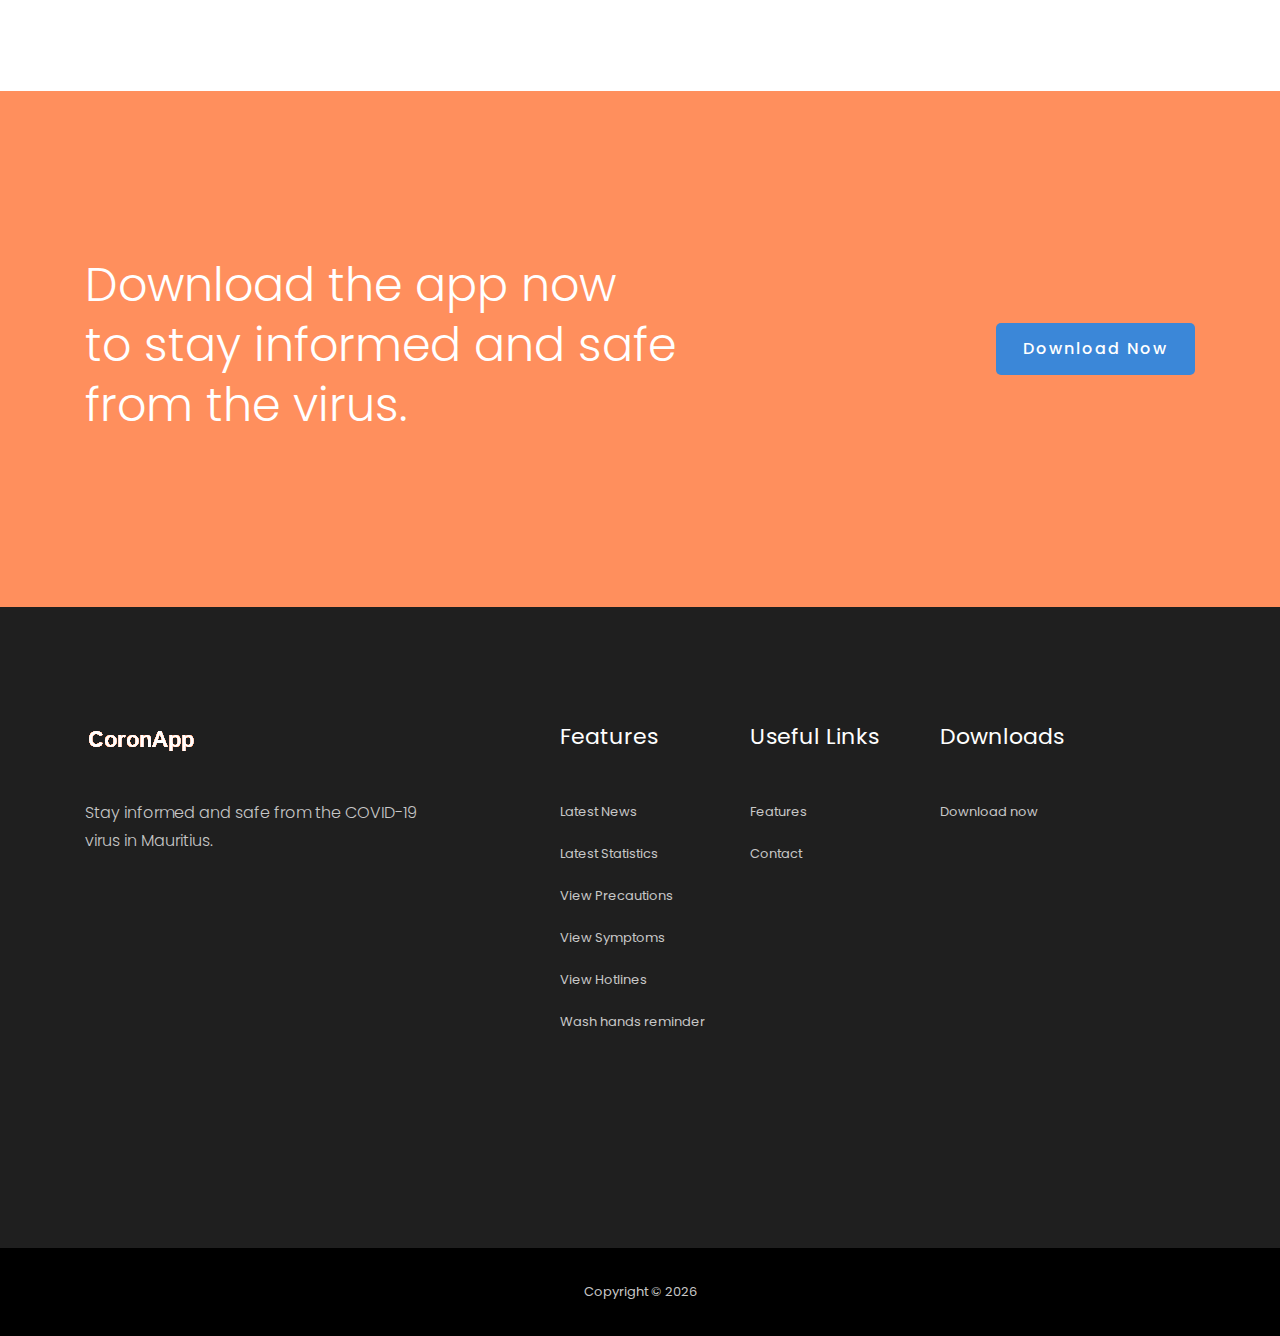
==== commit b2466a36: "Merge branch 'master' of https://github.com/yuvraj108c/coronapp-website" ====
--- a/index.html
+++ b/index.html
@@ -8,12 +8,18 @@
   <head>
     <meta charset="utf-8" />
     <meta http-equiv="x-ua-compatible" content="ie=edge" />
+    <meta name="viewport" content="width=device-width, initial-scale=1" />
+    <meta name="author" content="Ternary">
+    <meta name="description" content="Stay informed & safe from COVID-19 virus in Mauritius.">
+    <meta name="keywords" content="Corona, Corona Virus, Covid 19, Mauritius, Corona Mauritius, mobile application">
+    <meta property="og:type" content="website">
+    <meta property="og:locale" content="en_US" />
+    <meta property="og:title" content="CoronApp" />
+    <meta property="og:description" content="Stay informed & safe from COVID-19 virus in Mauritius." />
+    <meta property="og:url" content="http://coronapp.silverappstudios.com" />
+    <meta property="og:image" content="img/icon.png" />
+
     <title>CoronApp</title>
-    <meta name="description" content="" />
-    <meta name="viewport" content="width=device-width, initial-scale=1" />
-    <meta property="og:title" content="CoronApp" />
-<meta property="og:type" content="Stay informed & safe from COVID-19 virus in Mauritius." />
-<meta property="og:image" content="https://imgur.com/pwSBTCD" />
 
     <link rel="stylesheet" href="css/bootstrap.min.css" />
     <link rel="stylesheet" href="css/owl.carousel.min.css" />
@@ -103,7 +109,7 @@
                   data-wow-duration="1s"
                   data-wow-delay=".1s"
                 >
-                  <a href="http://coronapp.silverappstudios.com/downloads/coronapp.apk" class="boxed-btn3">Download Now</a>
+                  <a href="/downloads/coronapp.apk" class="boxed-btn3">Click here to Download Now</a>
                 </div>
               </div>
             </div>
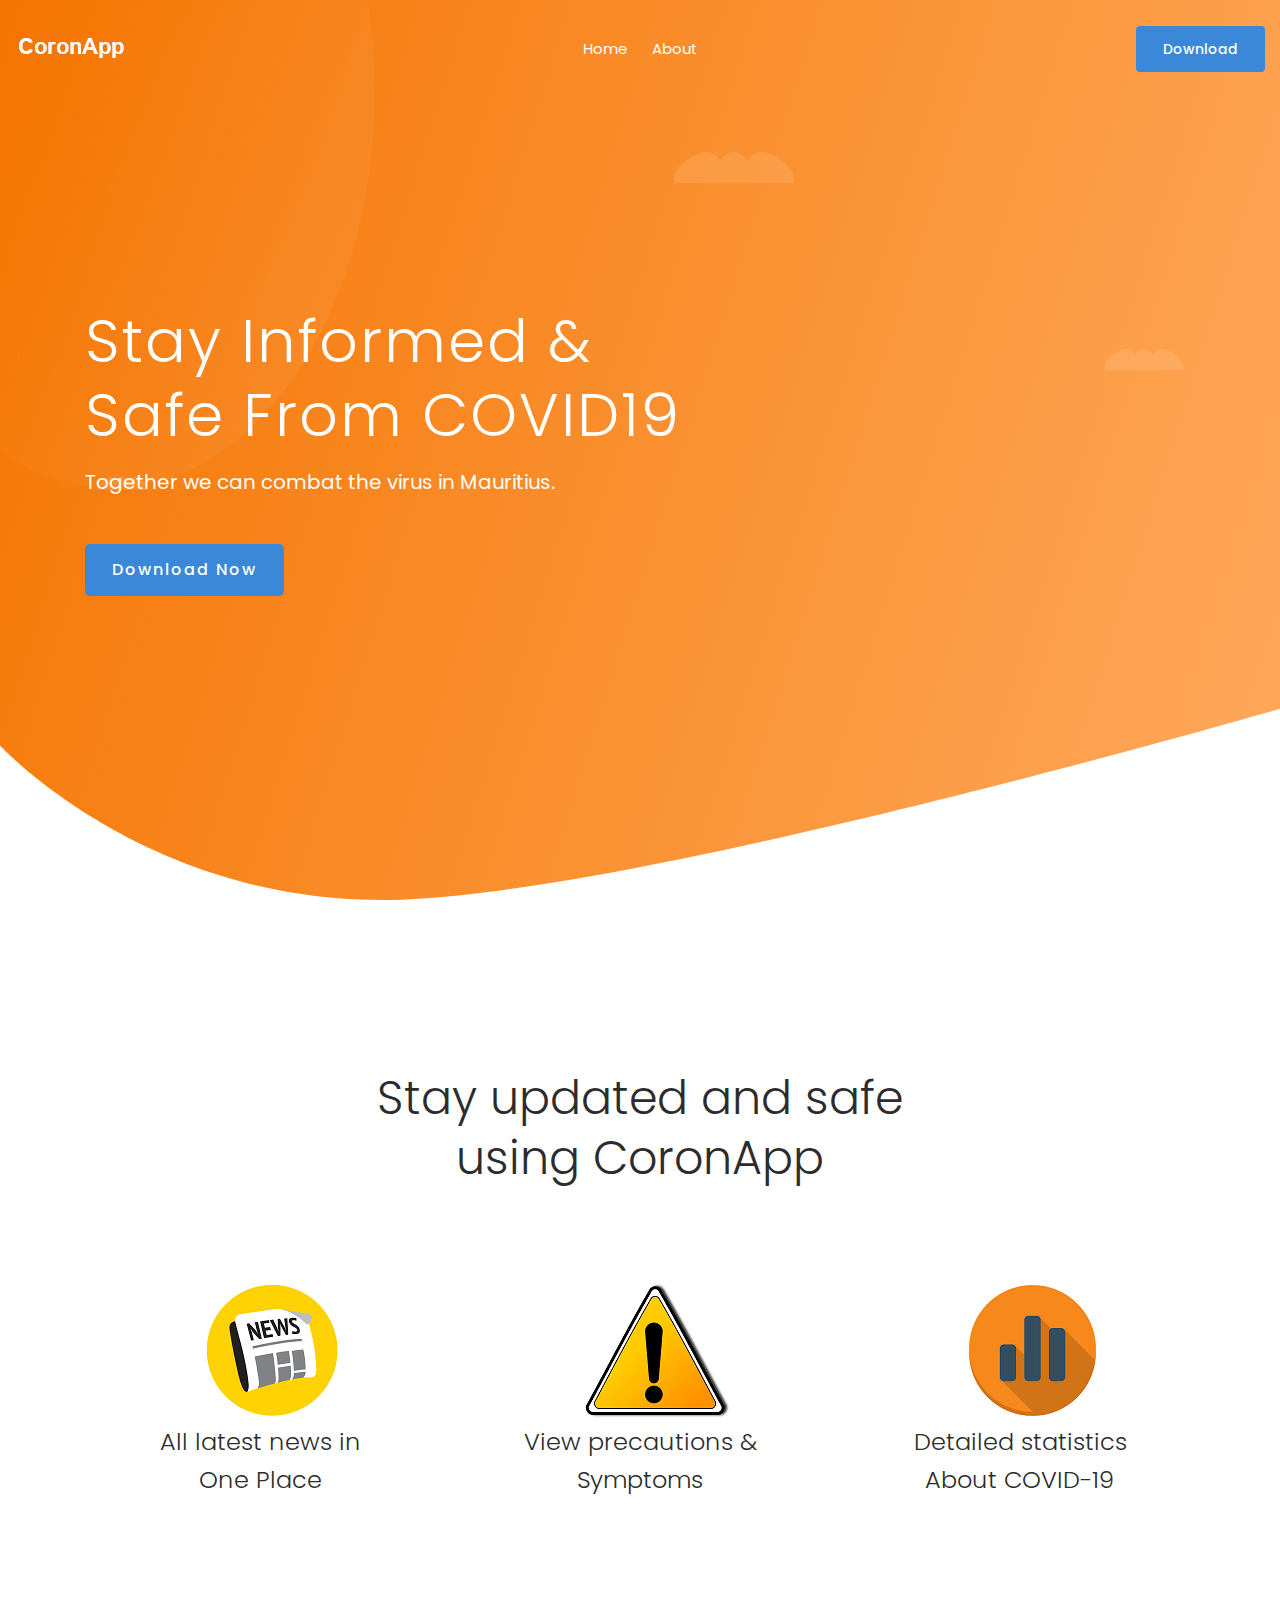
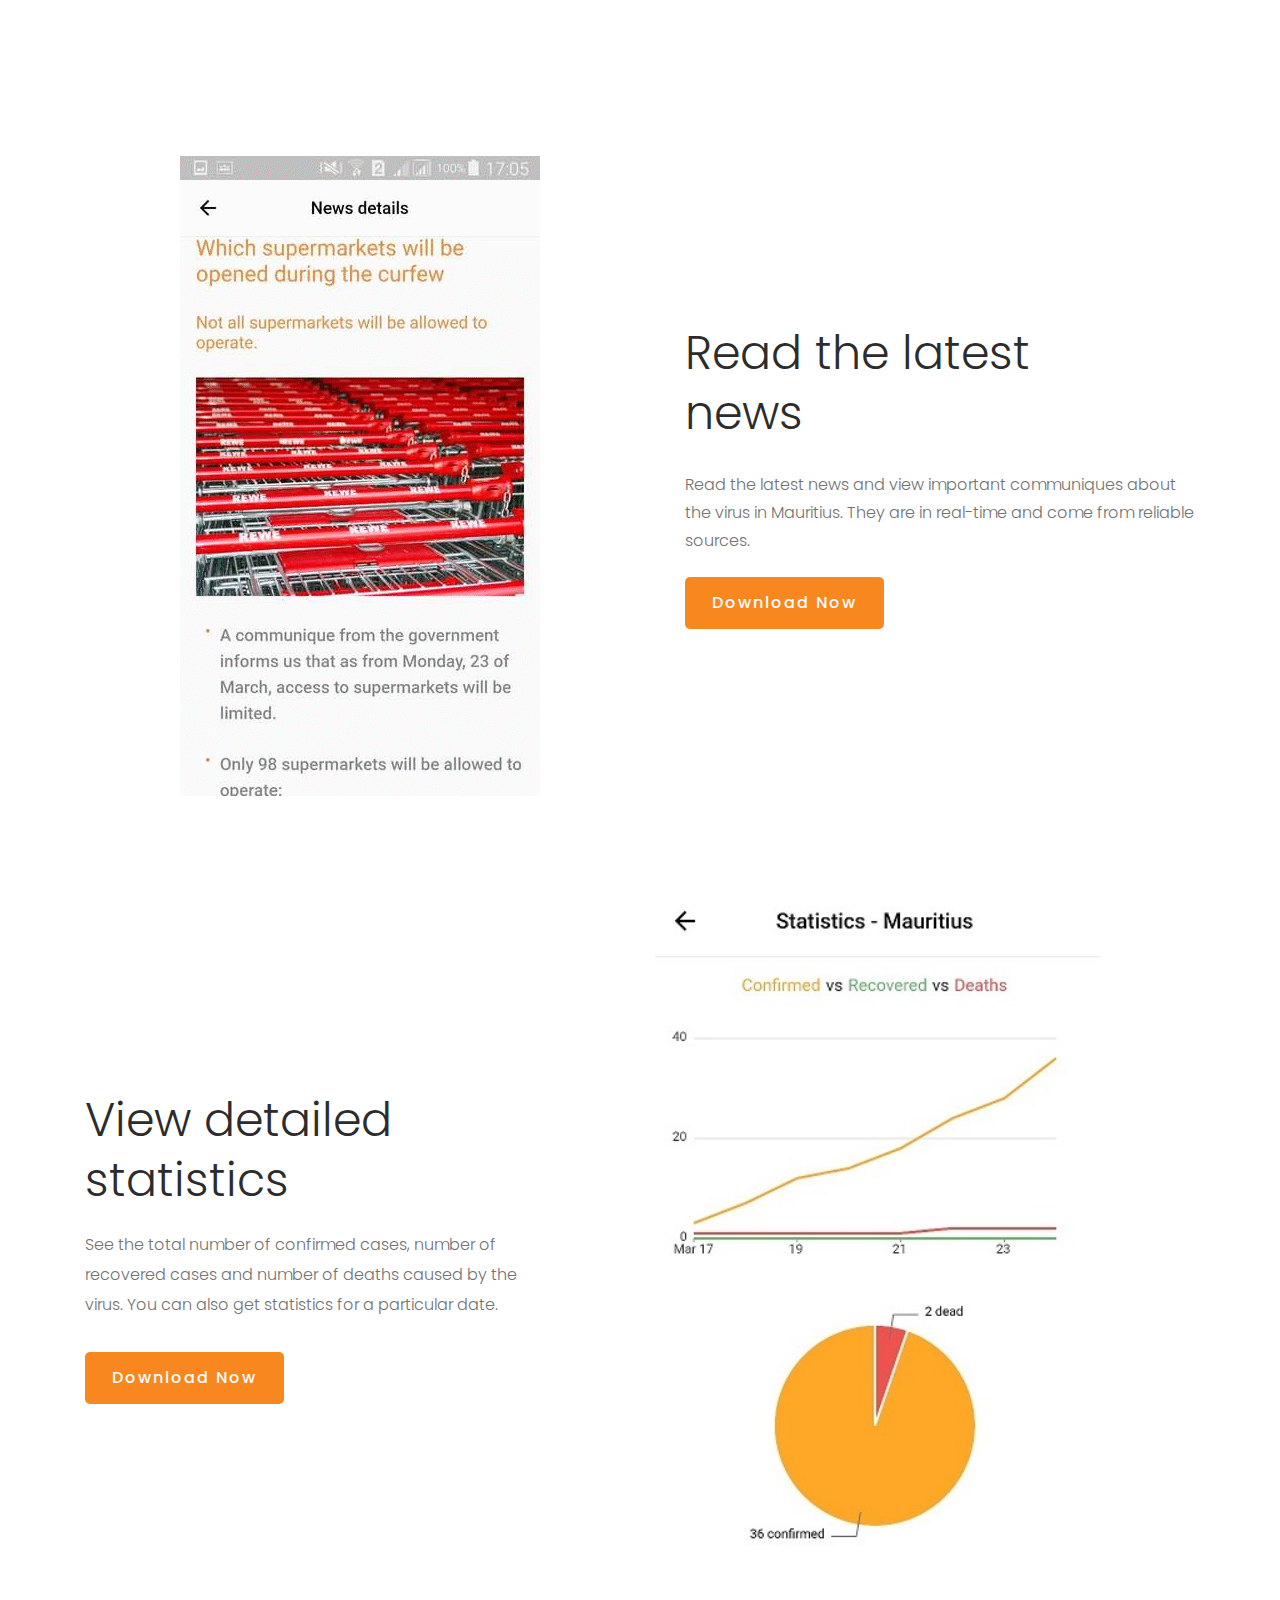
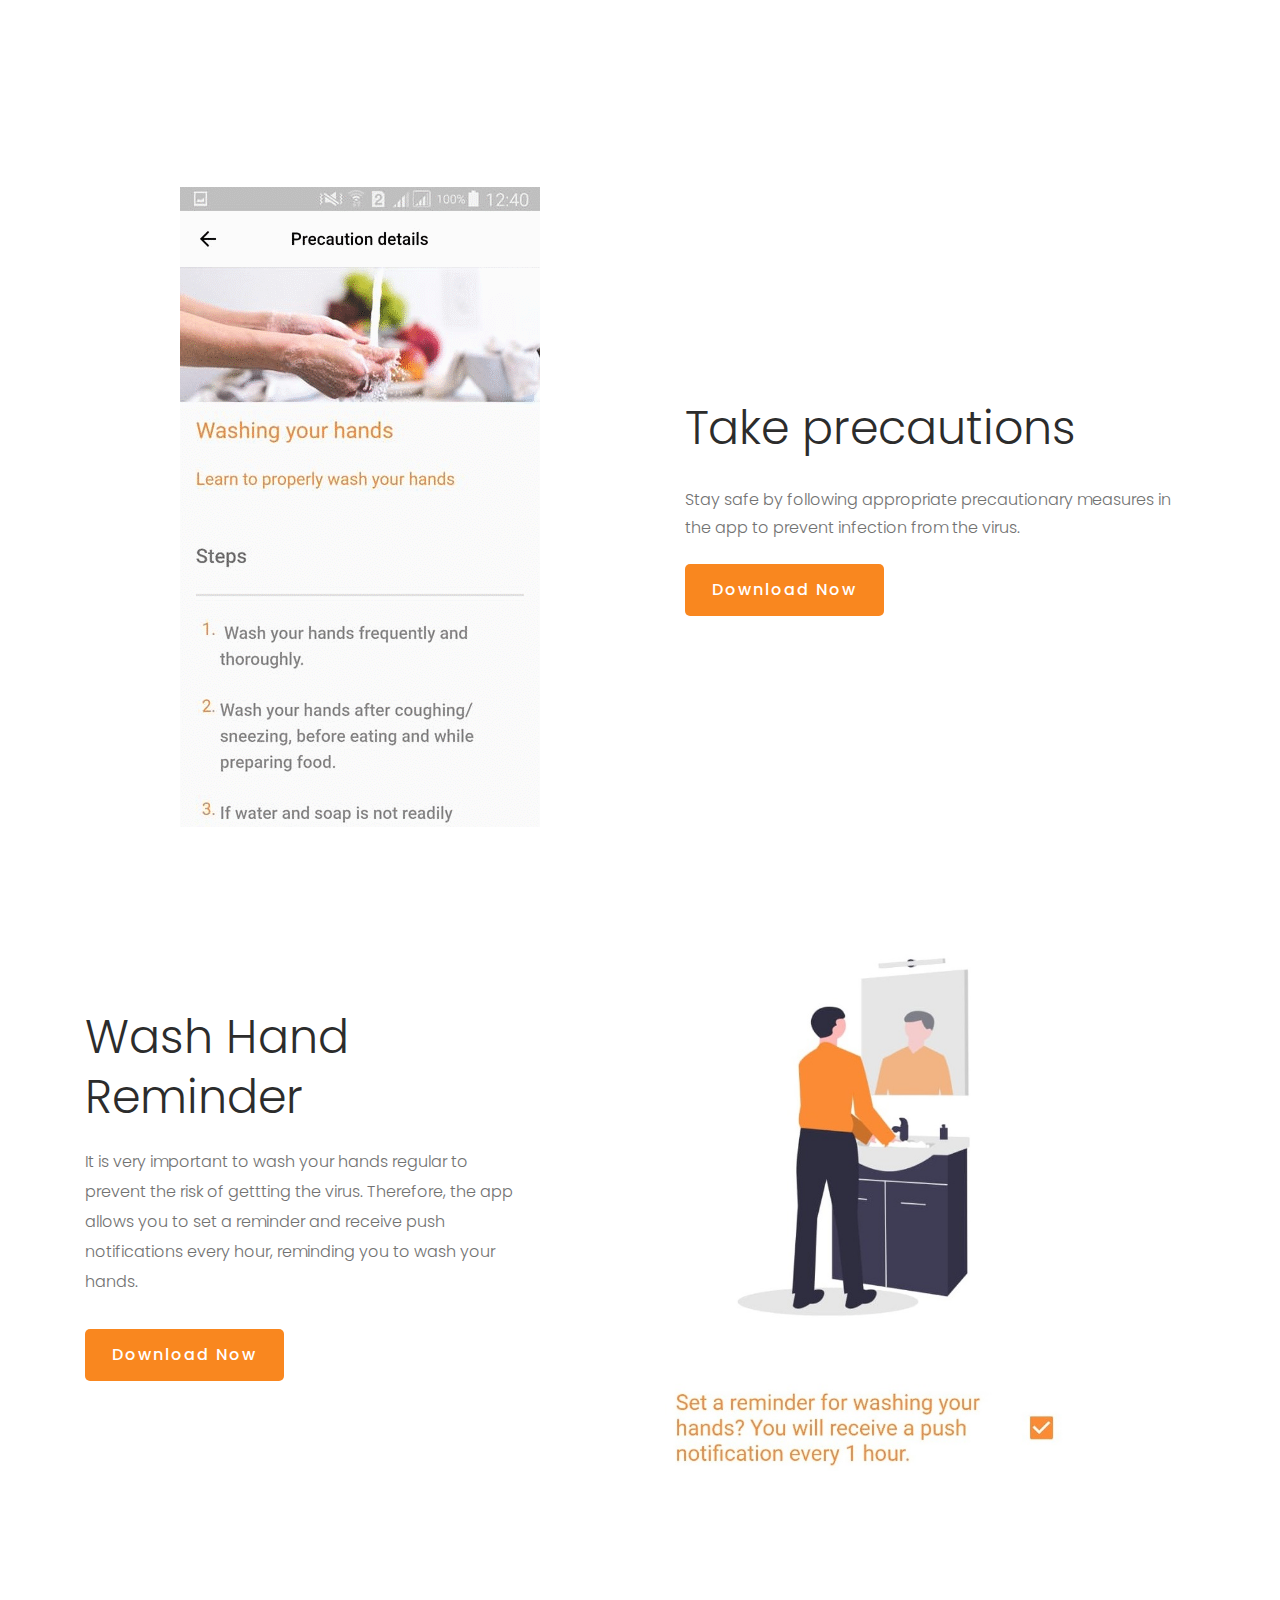
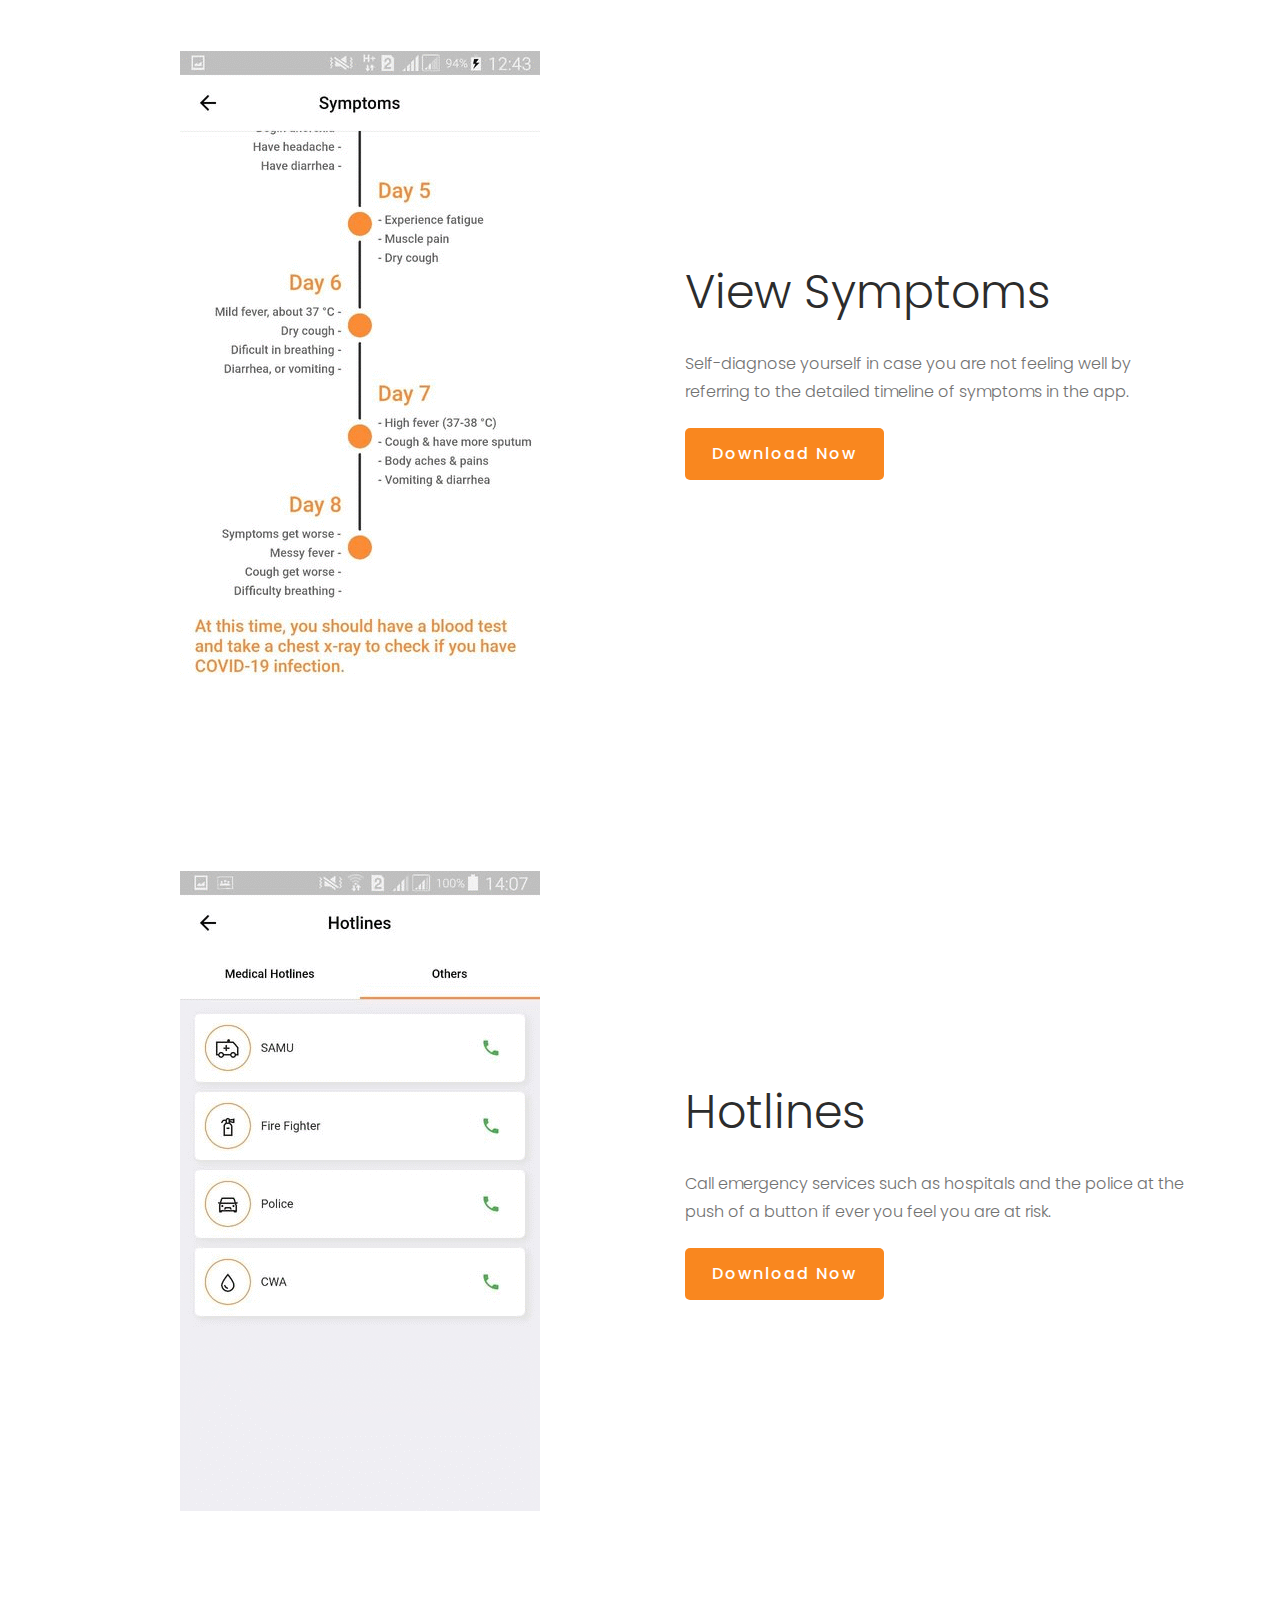
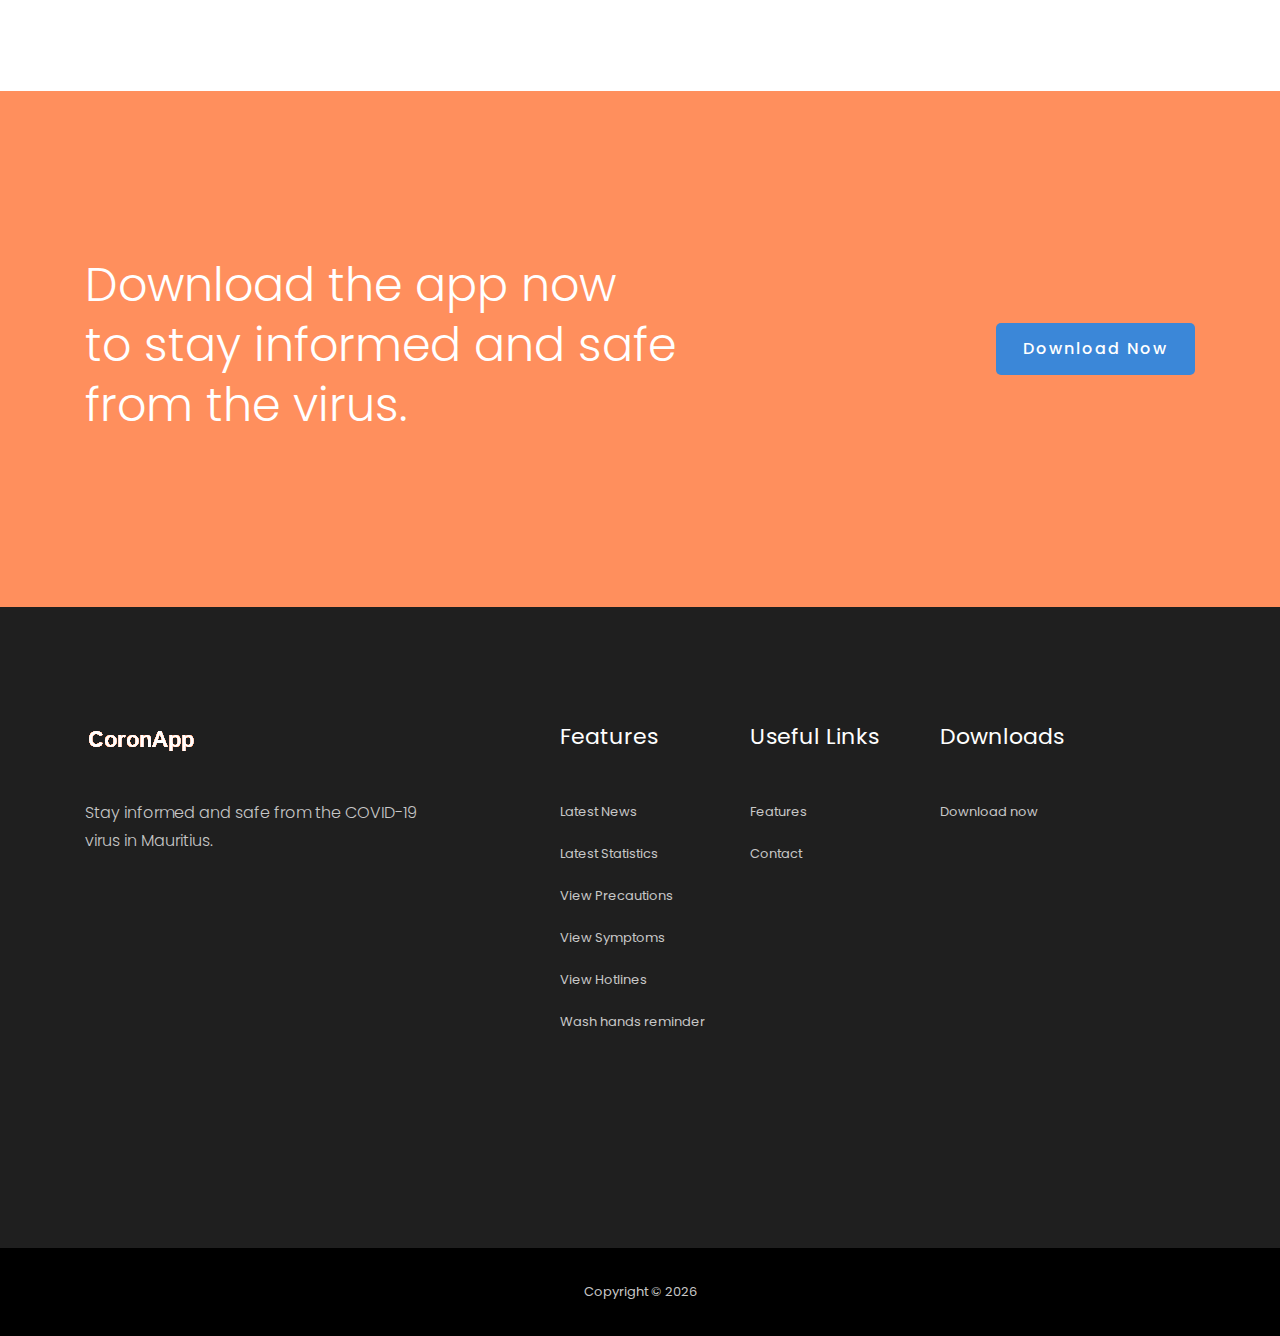
==== commit bbe8a524: "add video" ====
--- a/index.html
+++ b/index.html
@@ -88,7 +88,7 @@
       <div class="single_slider  d-flex align-items-center slider_bg_1">
         <div class="container">
           <div class="row align-items-center">
-            <div class="col-xl-7 col-md-6">
+            <div class="col-xl-7 col-md-5">
               <div class="slider_text ">
                 <h3
                   class="wow fadeInDown"
@@ -109,18 +109,15 @@
                   data-wow-duration="1s"
                   data-wow-delay=".1s"
                 >
-                  <a href="/downloads/coronapp.apk" class="boxed-btn3">Click here to Download Now</a>
-                </div>
-              </div>
-            </div>
-            <div class="col-xl-5 col-md-6">
-              <div
-                class="phone_thumb wow fadeInDown"
-                data-wow-duration="1.1s"
-                data-wow-delay=".2s"
-              >
-                <img src="img/main/app.gif" alt="" />
-              </div>
+                  <a href="http://coronapp.silverappstudios.com/downloads/coronapp.apk" class="boxed-btn3">Download Now</a>
+                </div>
+              </div>
+            </div>
+            <div class="col-xl-5 col-md-12 ">
+              <br><br>
+
+              <iframe width="560" height="315" src="https://www.youtube.com/embed/ouSqHCZnsSQ" frameborder="0" allow="accelerometer; autoplay; encrypted-media; gyroscope; picture-in-picture" allowfullscreen></iframe>
+                <!-- <img src="img/main/app.gif" alt="" /> -->
             </div>
           </div>
         </div>
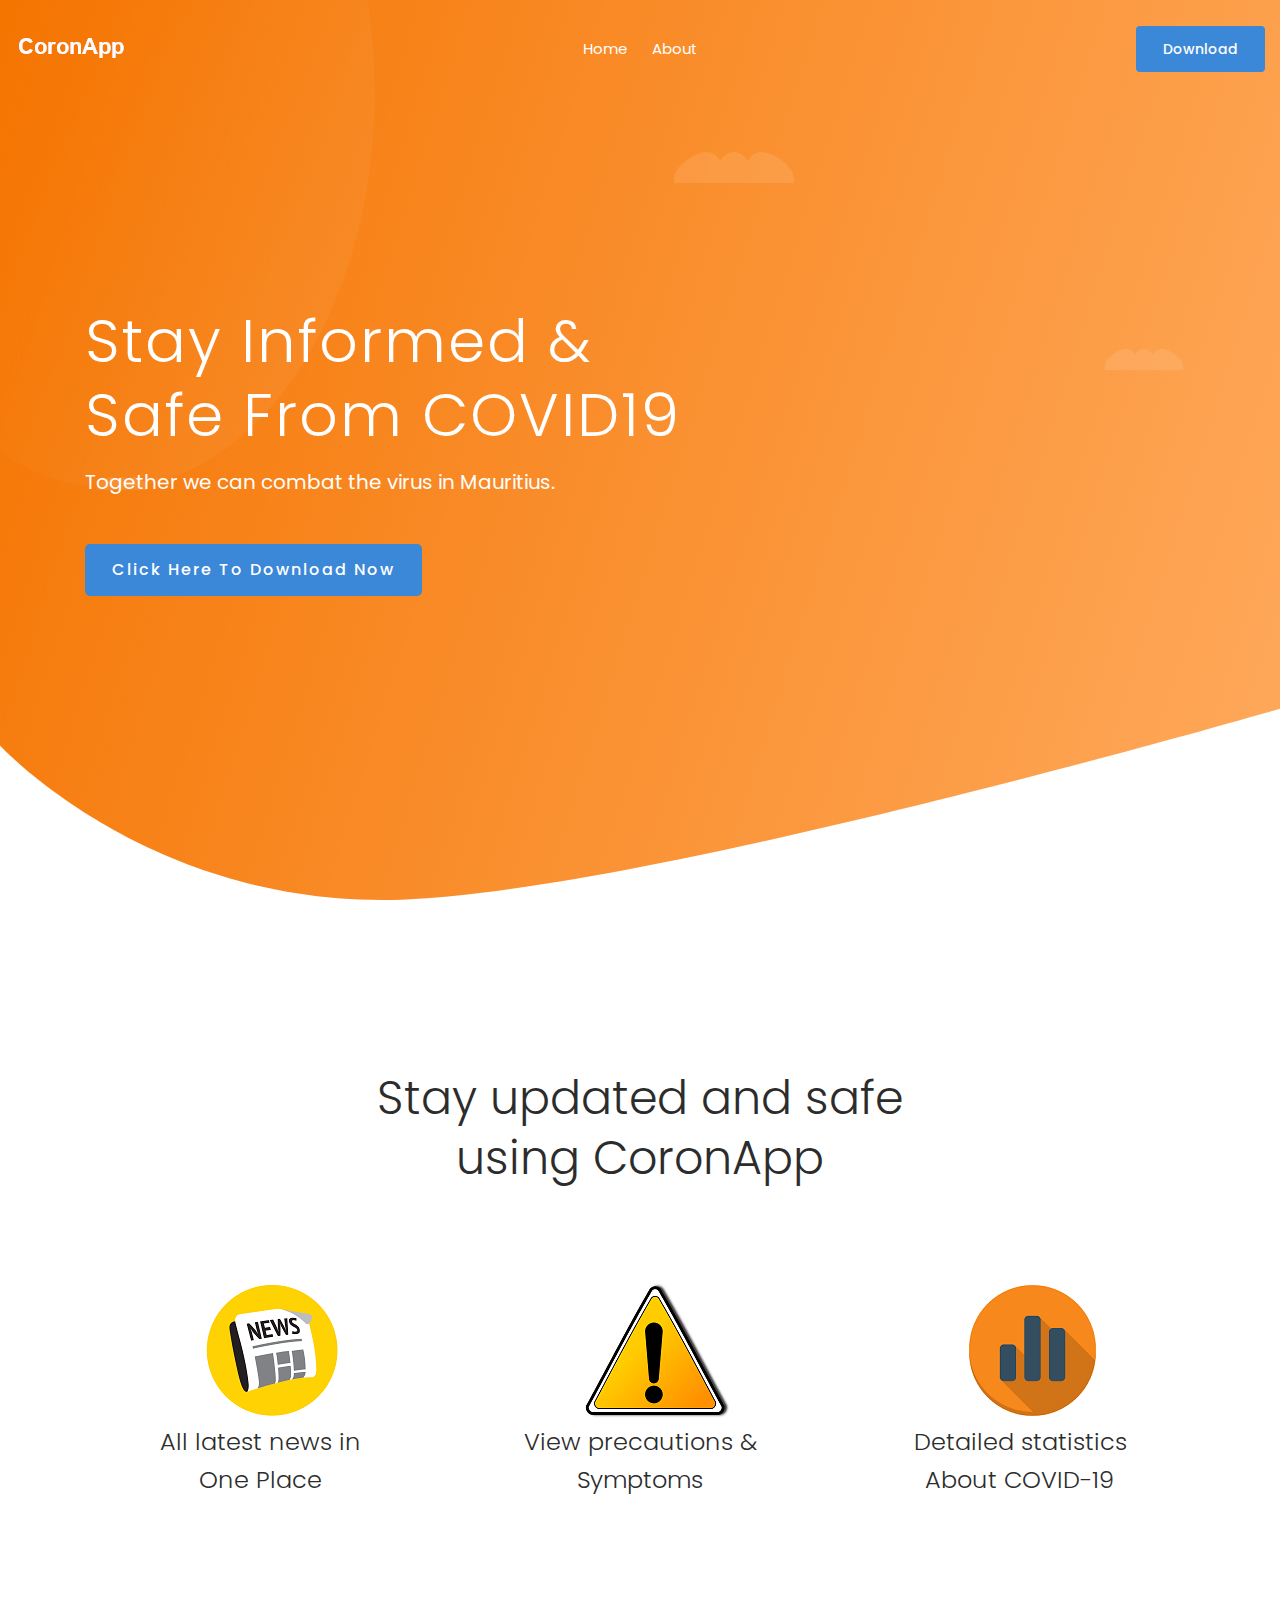
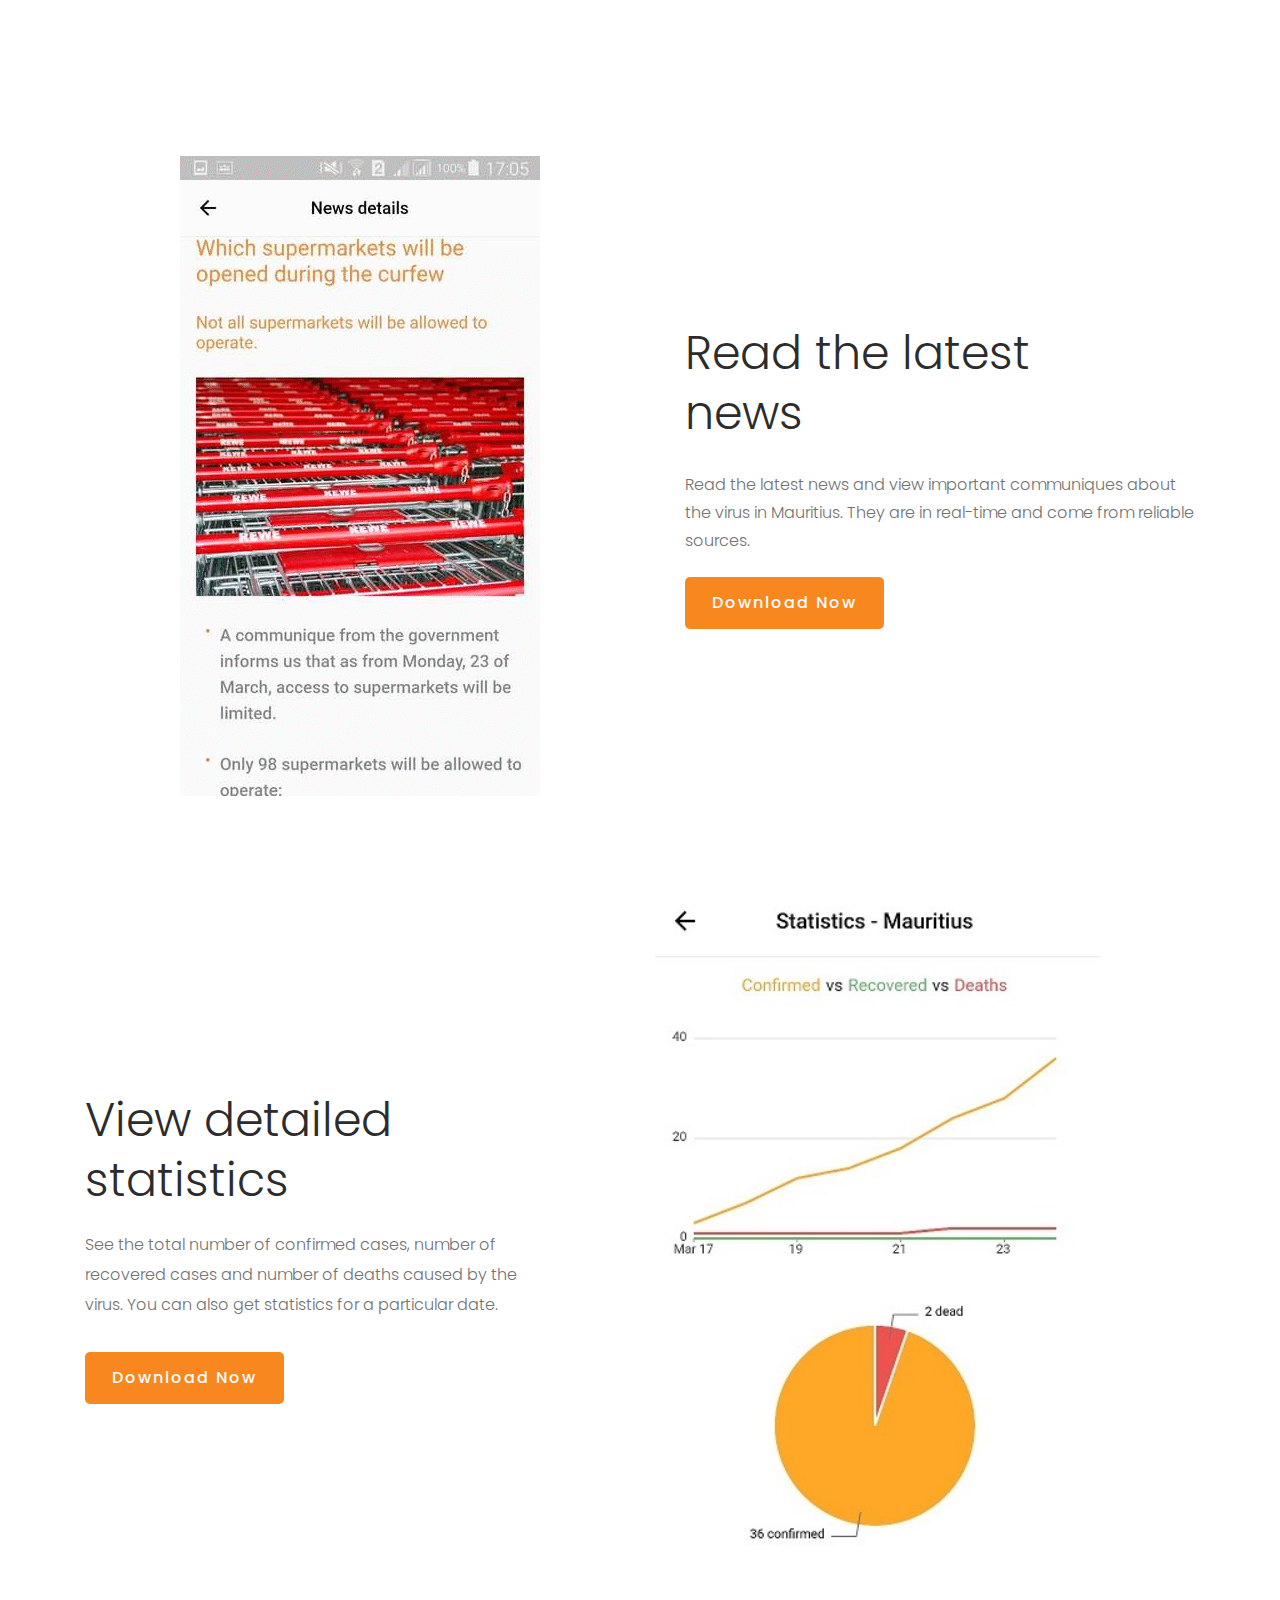
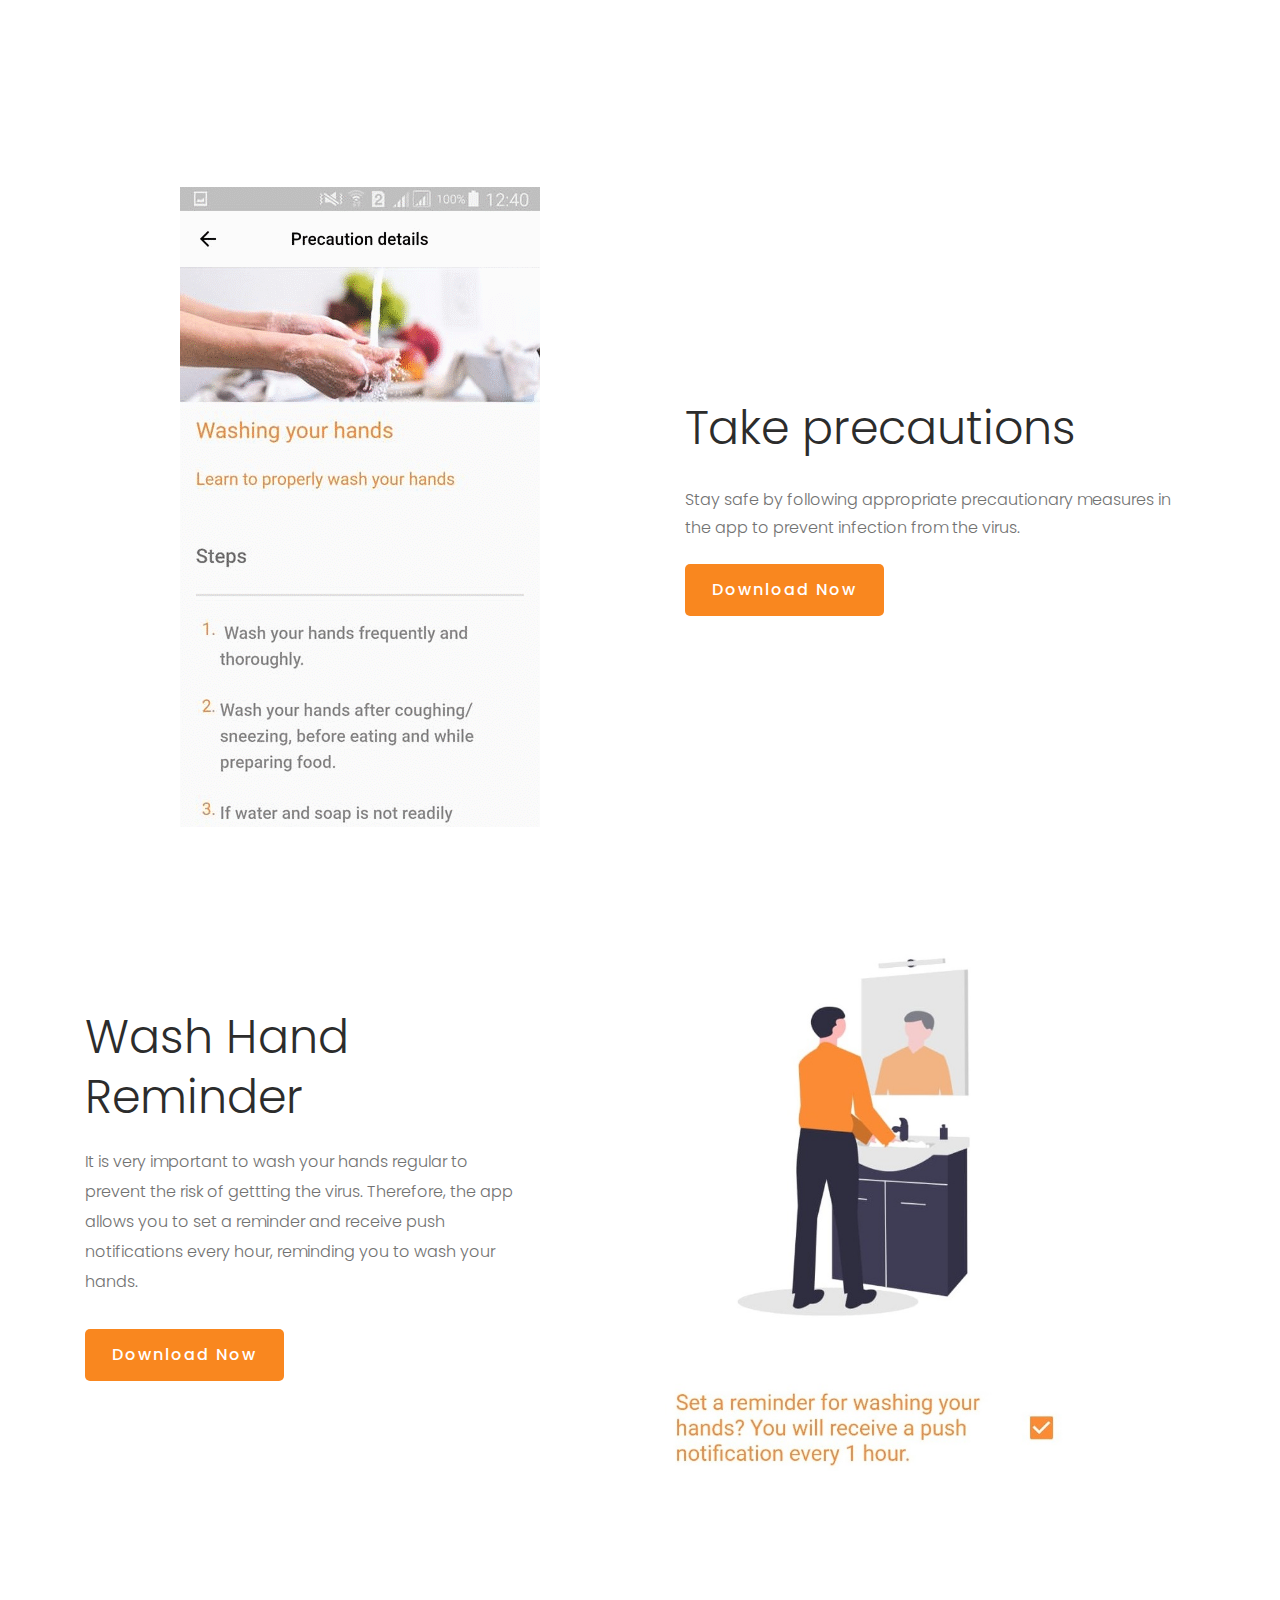
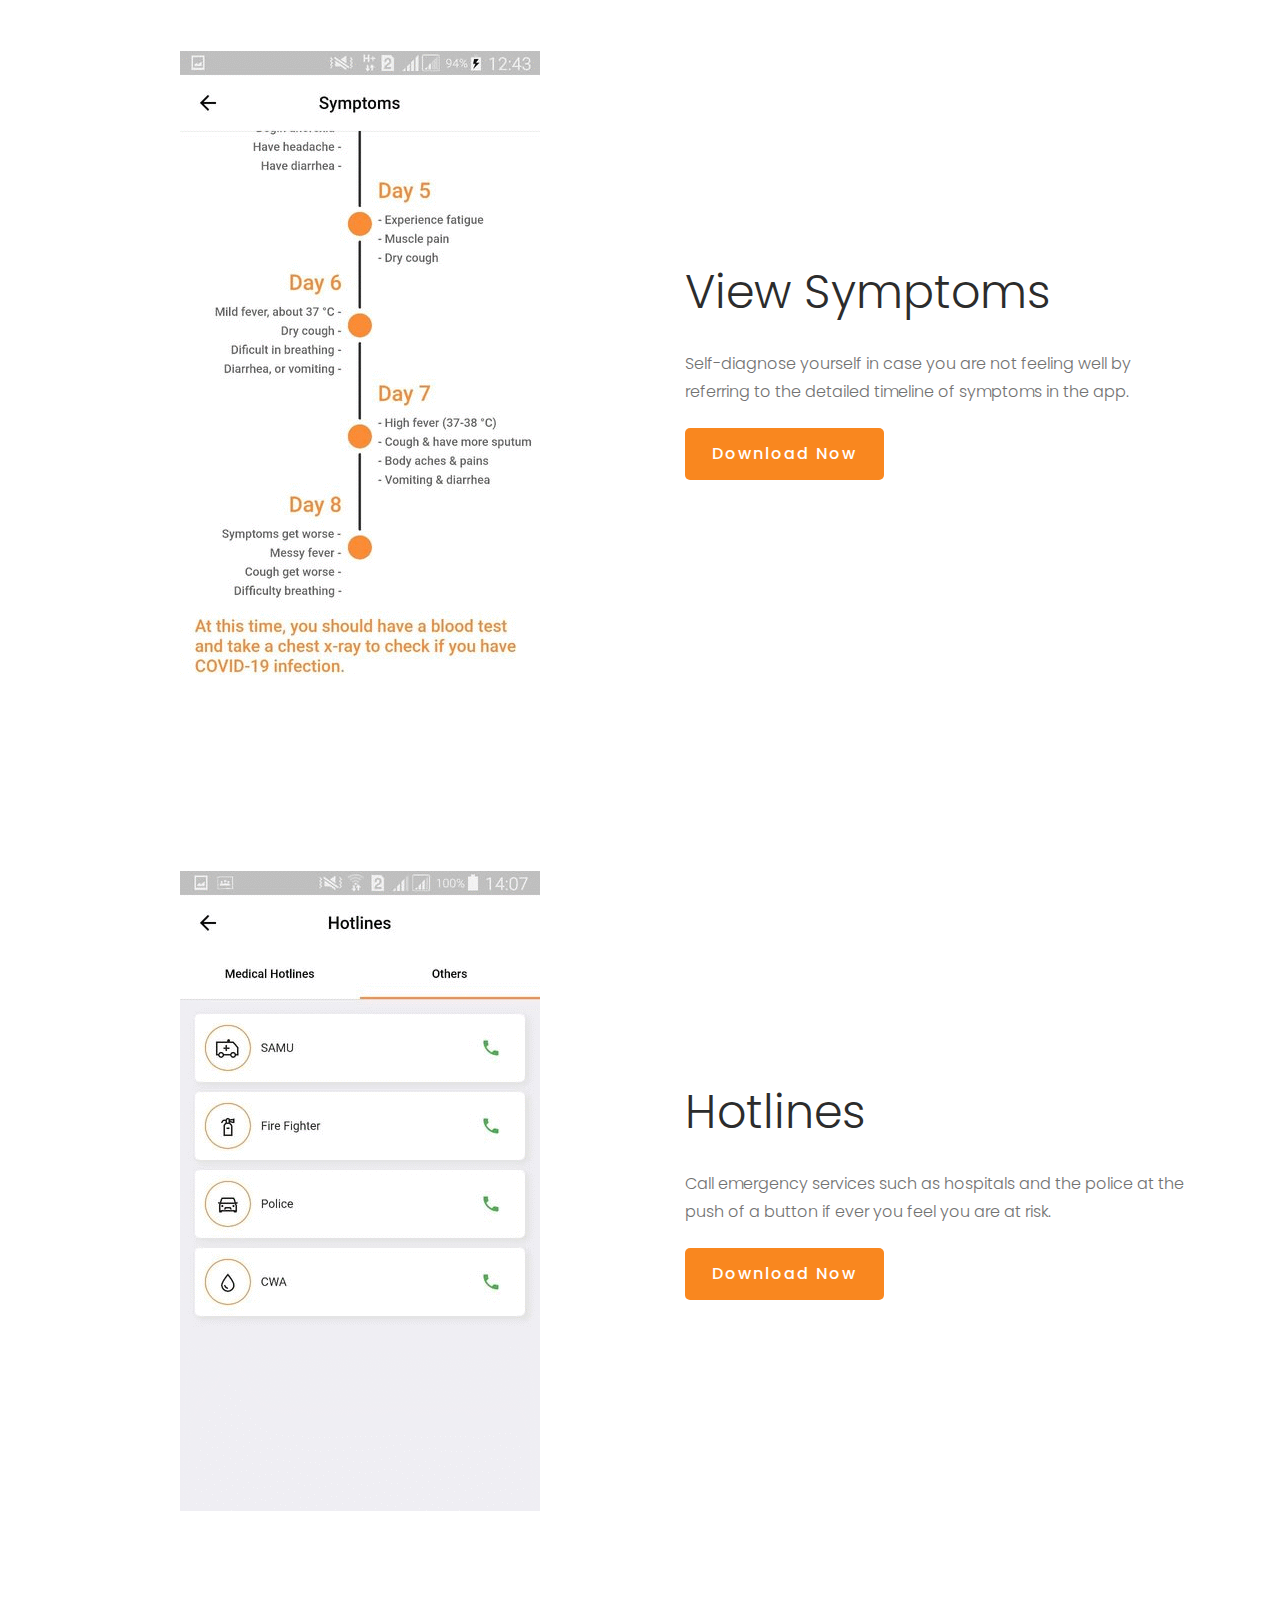
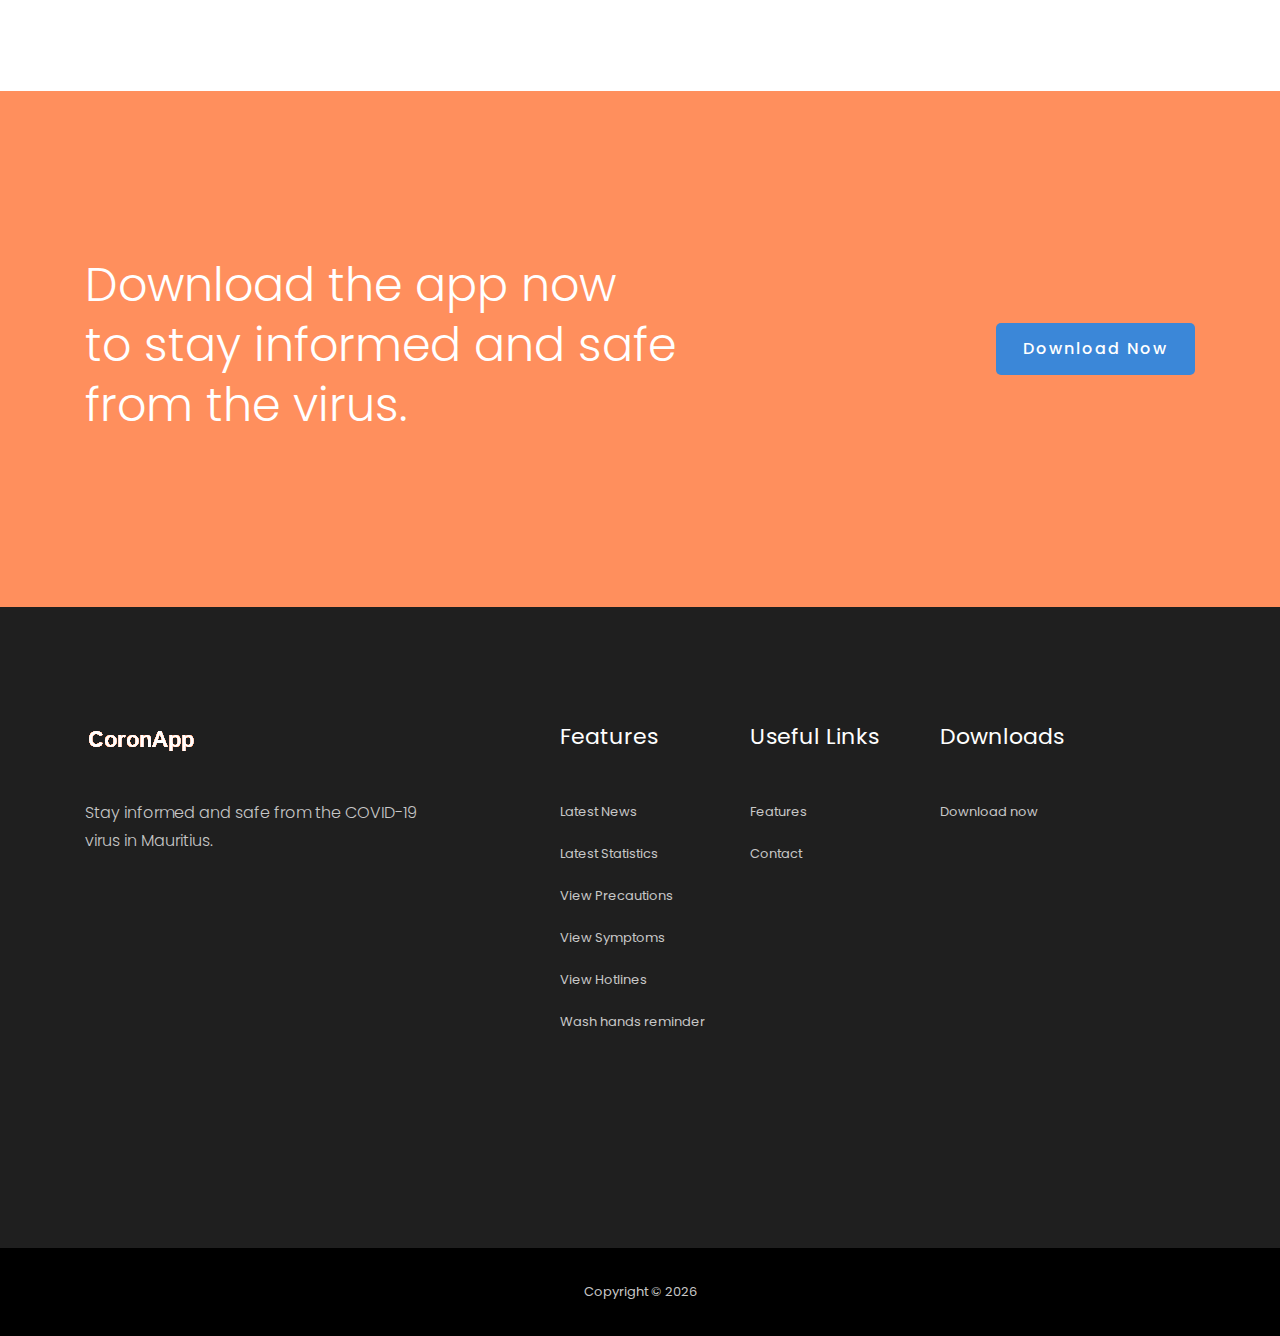
==== commit 2ddb14ab: "Merge branch 'master' of https://github.com/yuvraj108c/coronapp-website" ====
--- a/index.html
+++ b/index.html
@@ -109,7 +109,7 @@
                   data-wow-duration="1s"
                   data-wow-delay=".1s"
                 >
-                  <a href="http://coronapp.silverappstudios.com/downloads/coronapp.apk" class="boxed-btn3">Download Now</a>
+                  <a href="/downloads/coronapp.apk" class="boxed-btn3">Click here to Download Now</a>
                 </div>
               </div>
             </div>
